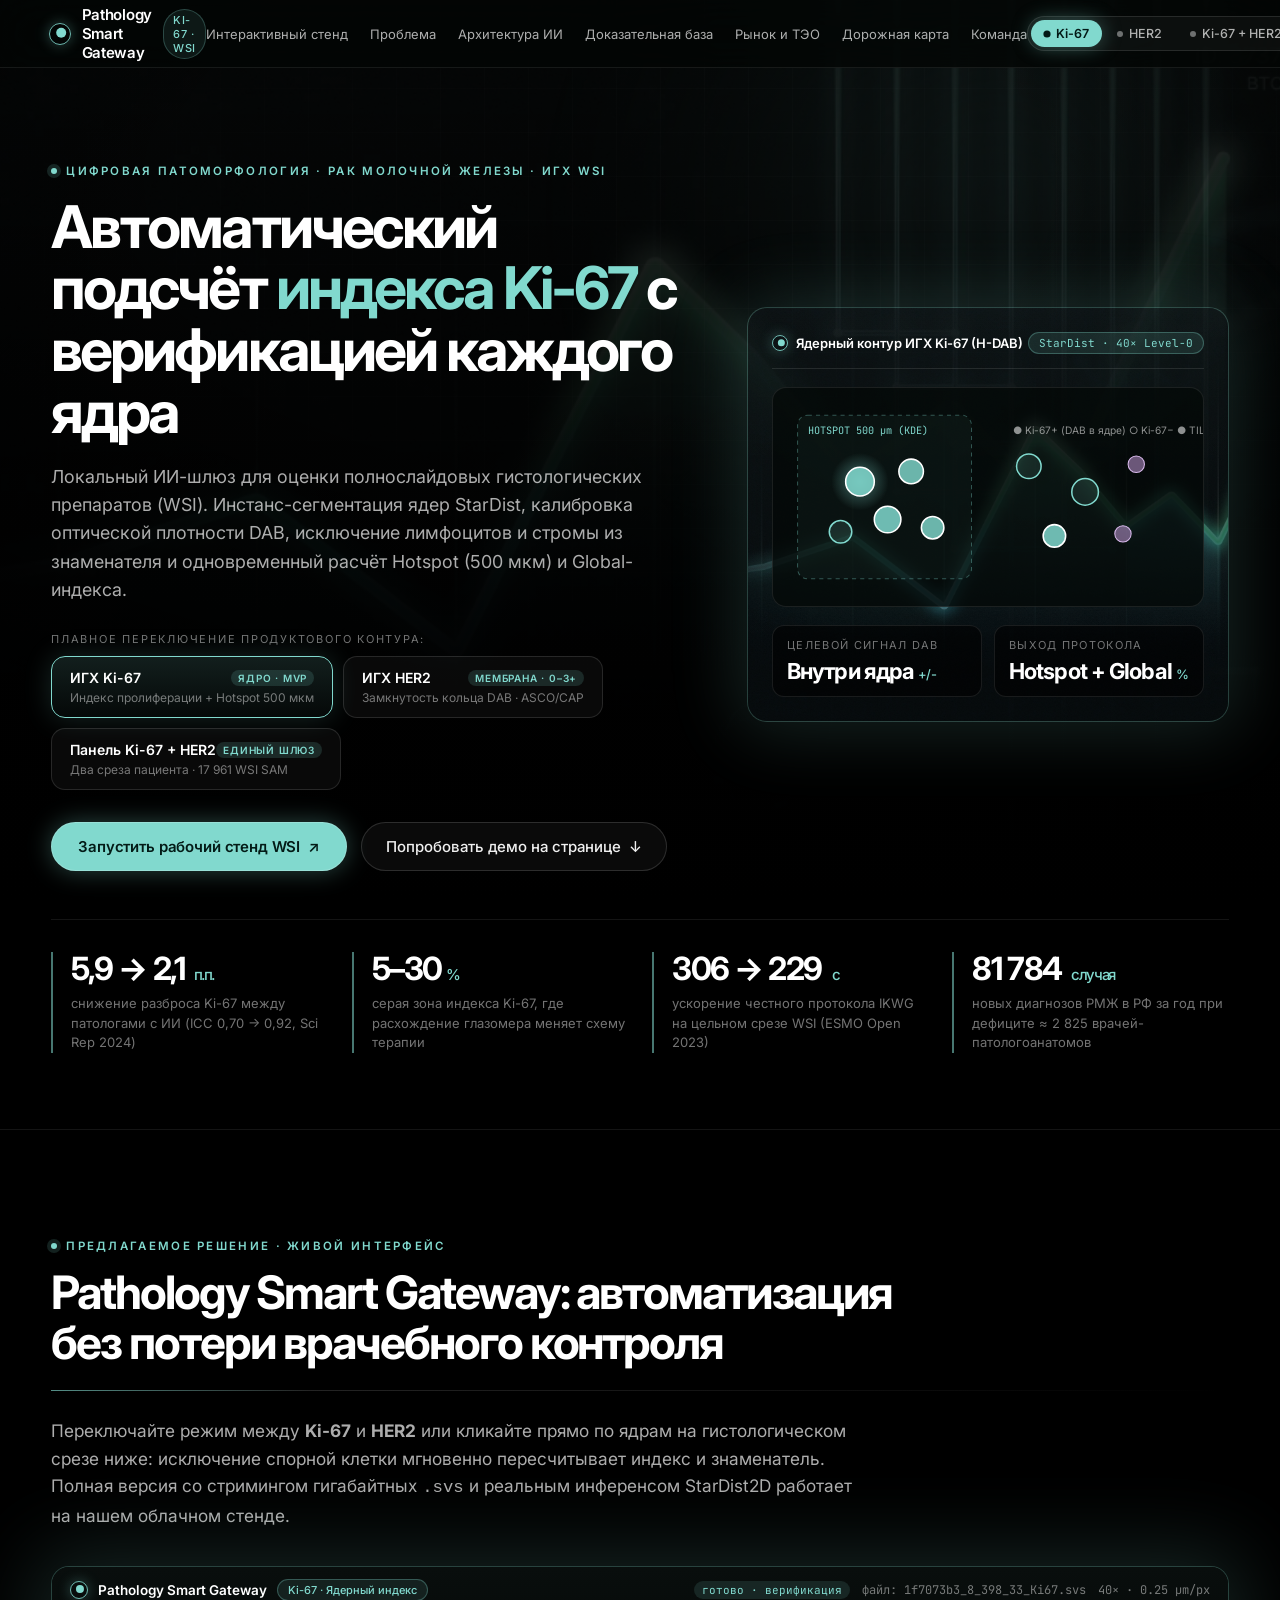
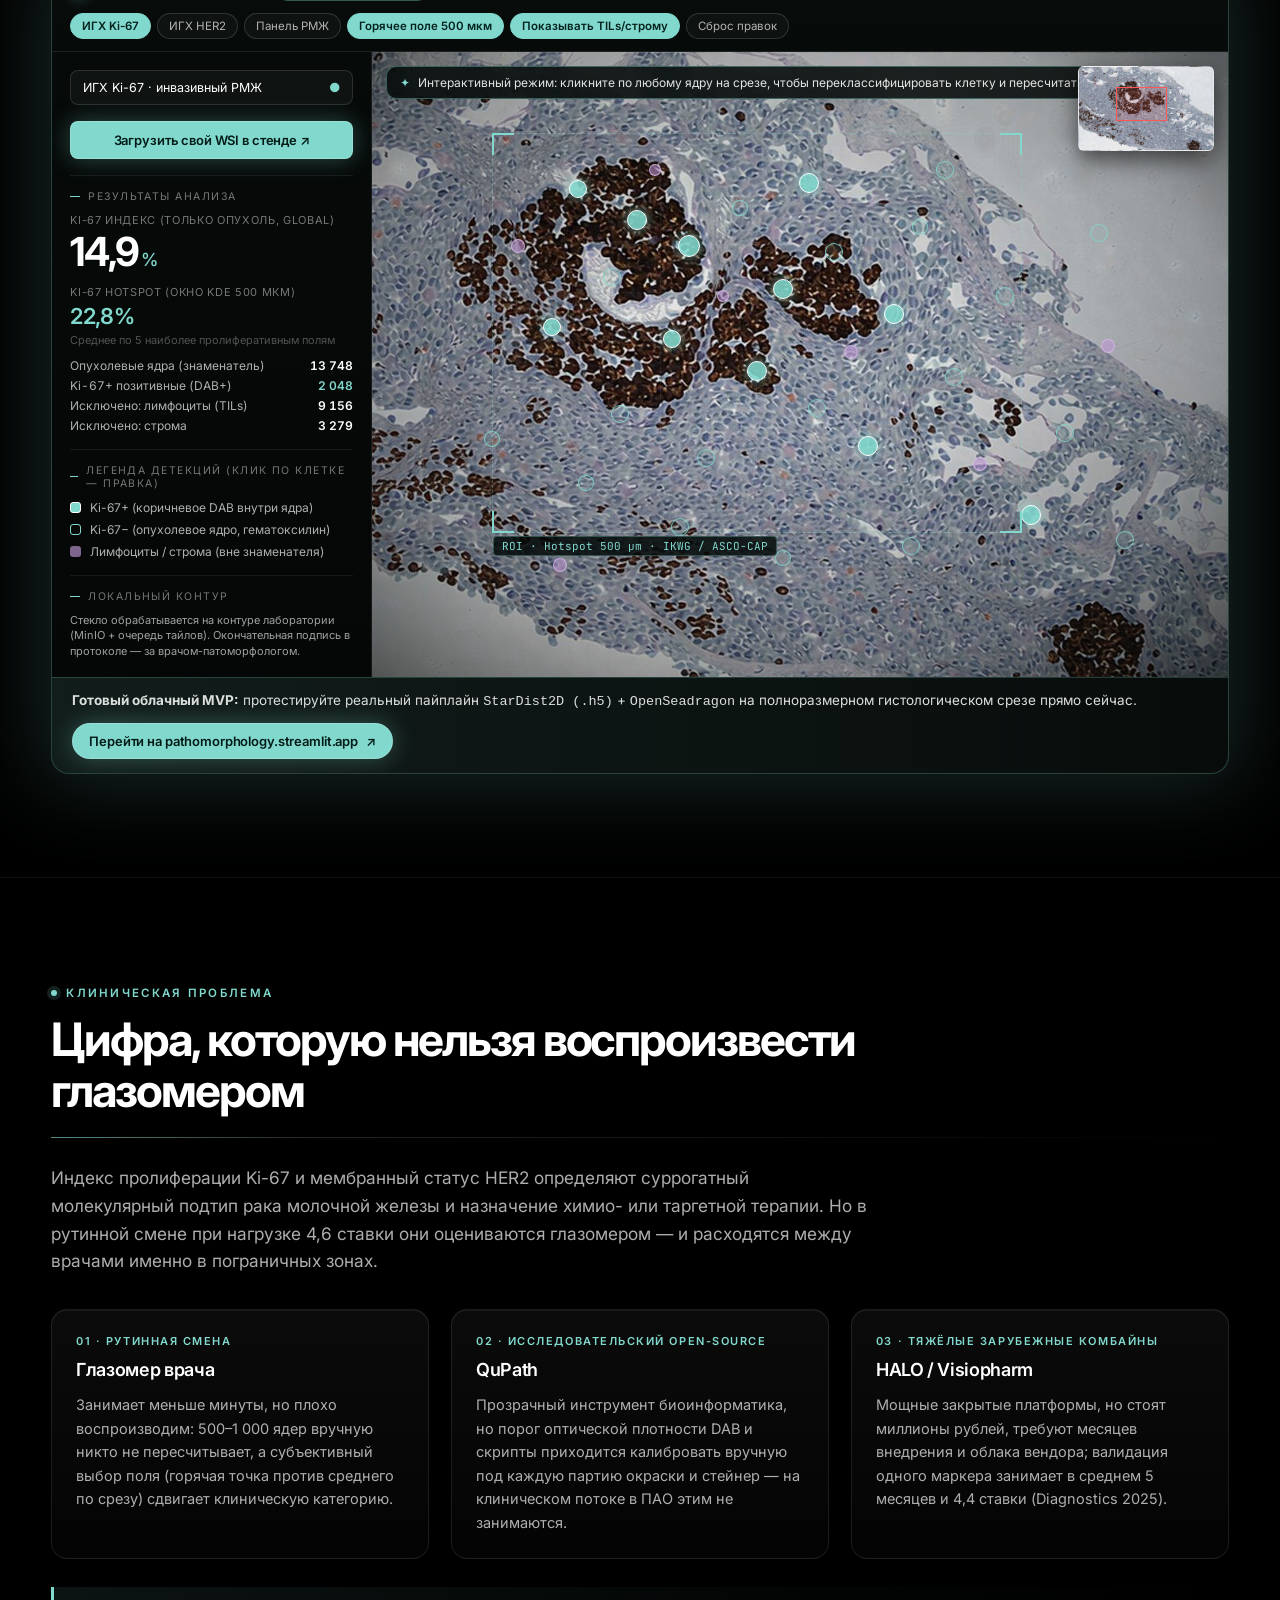
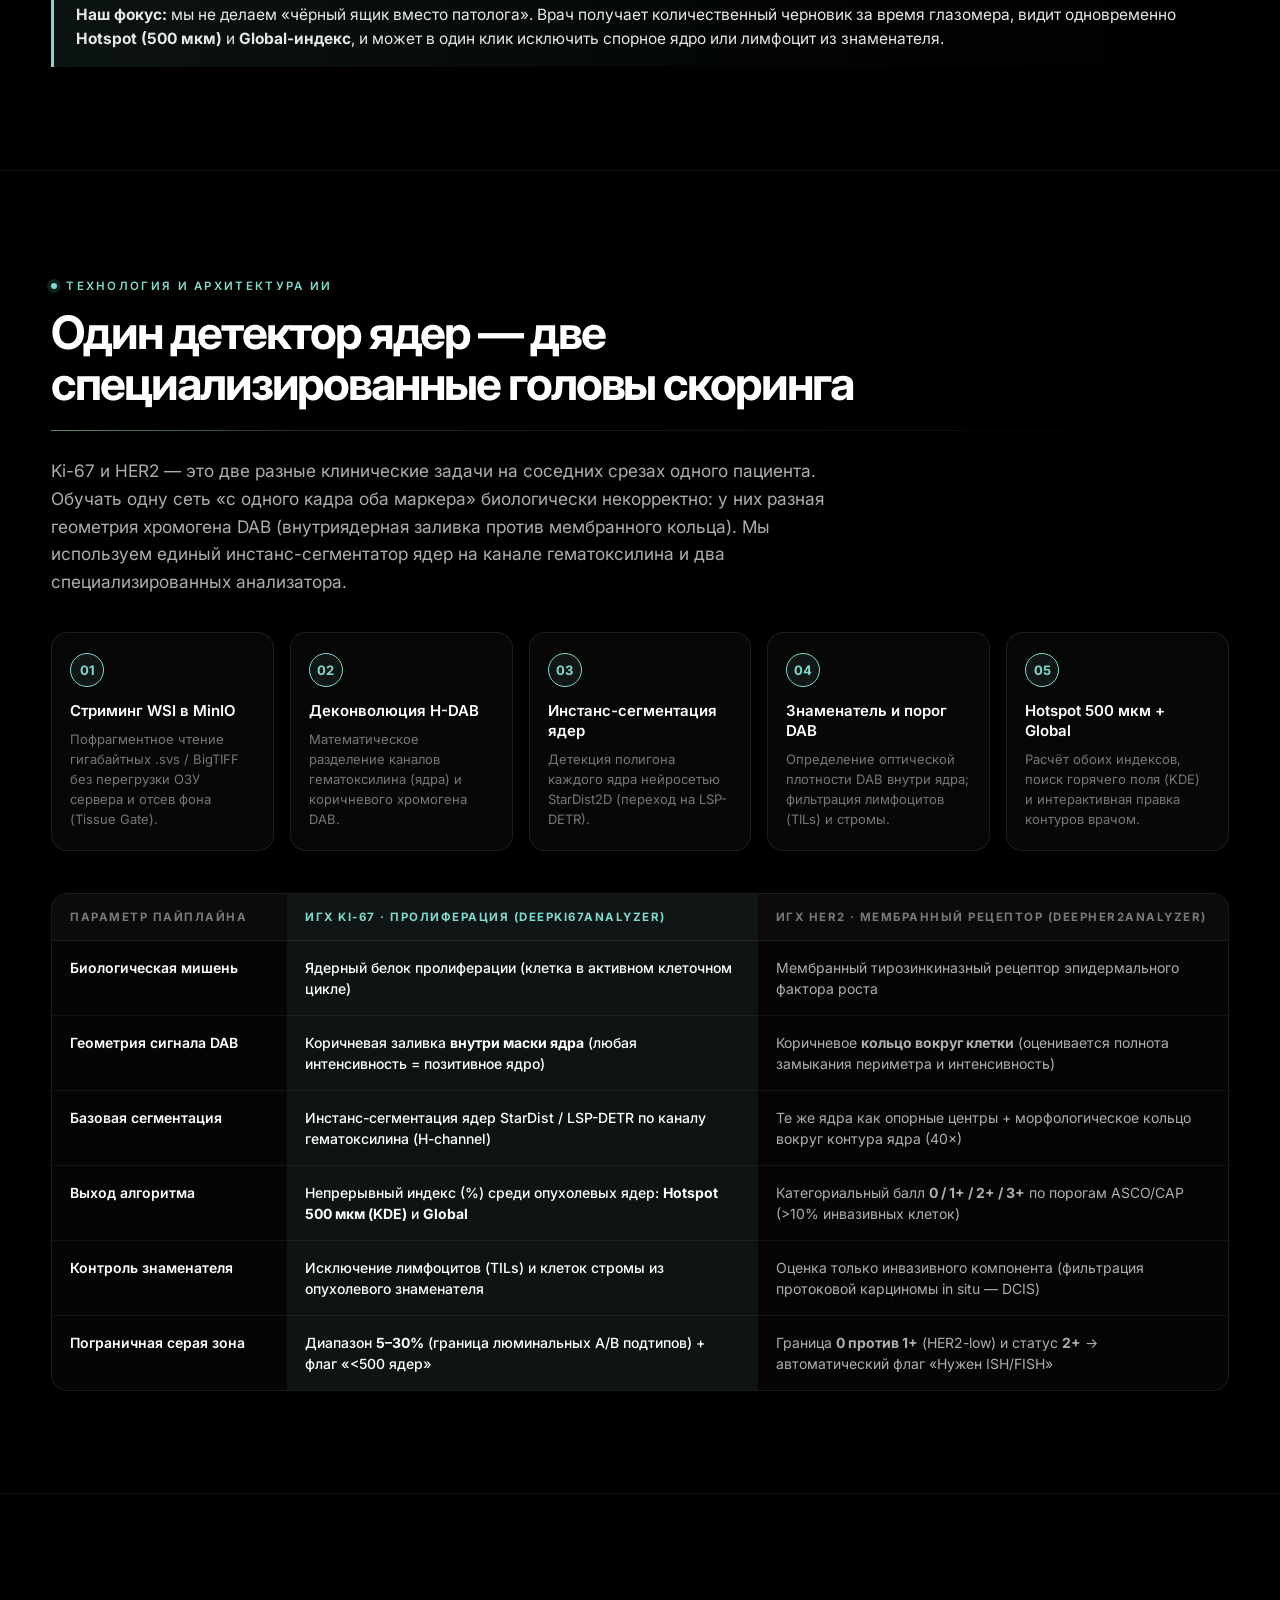
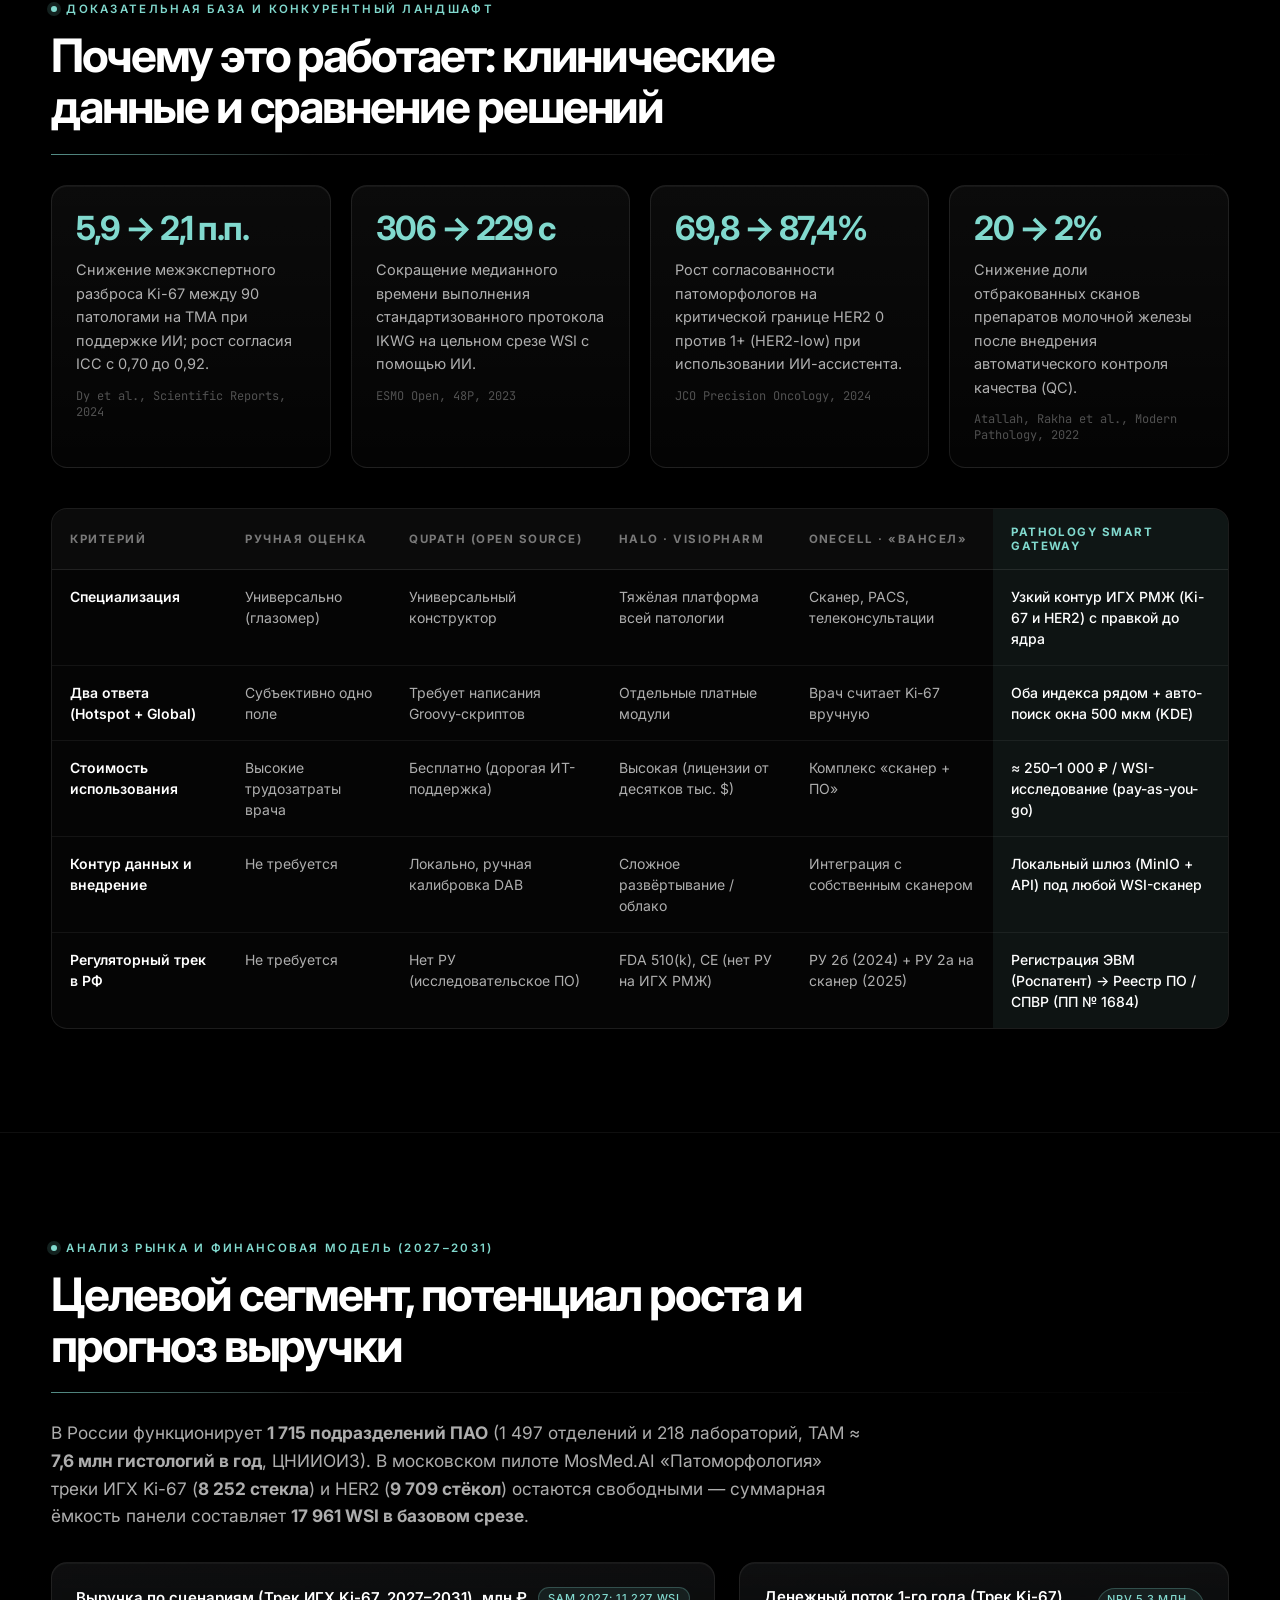
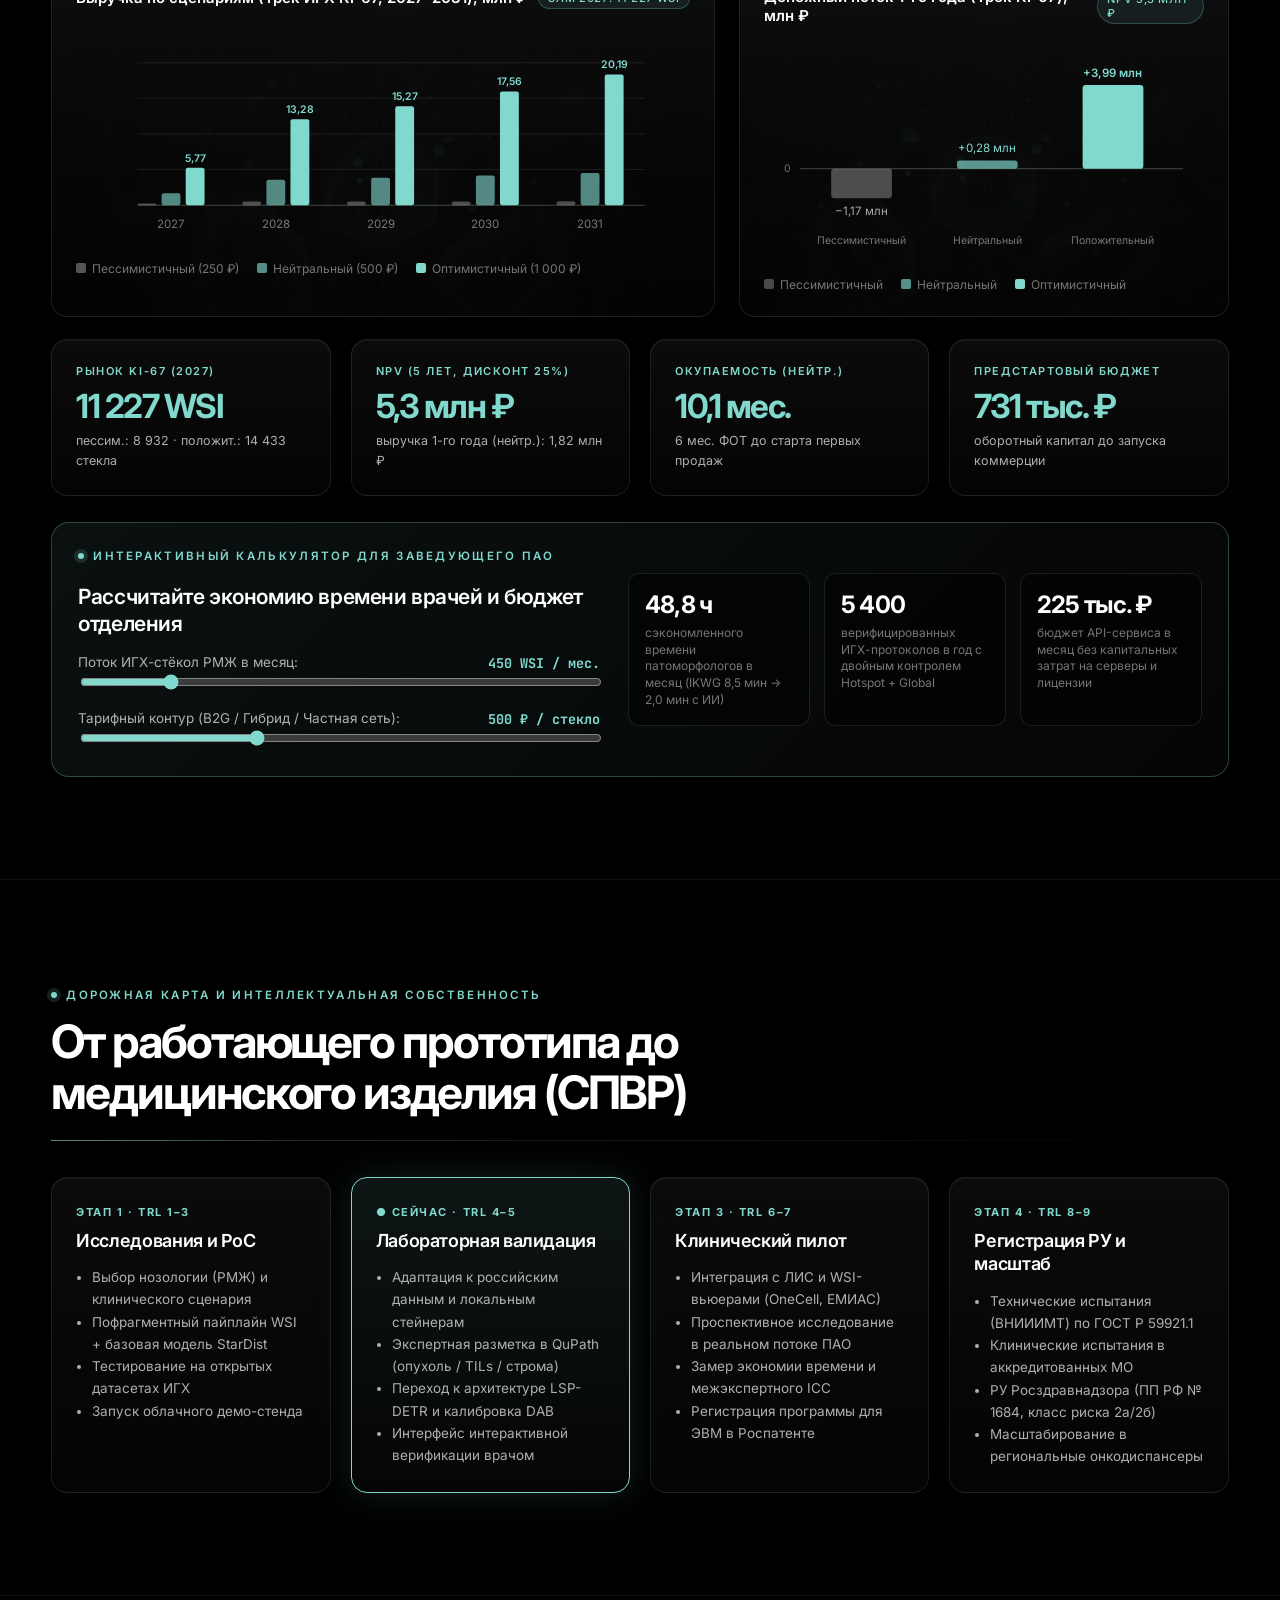
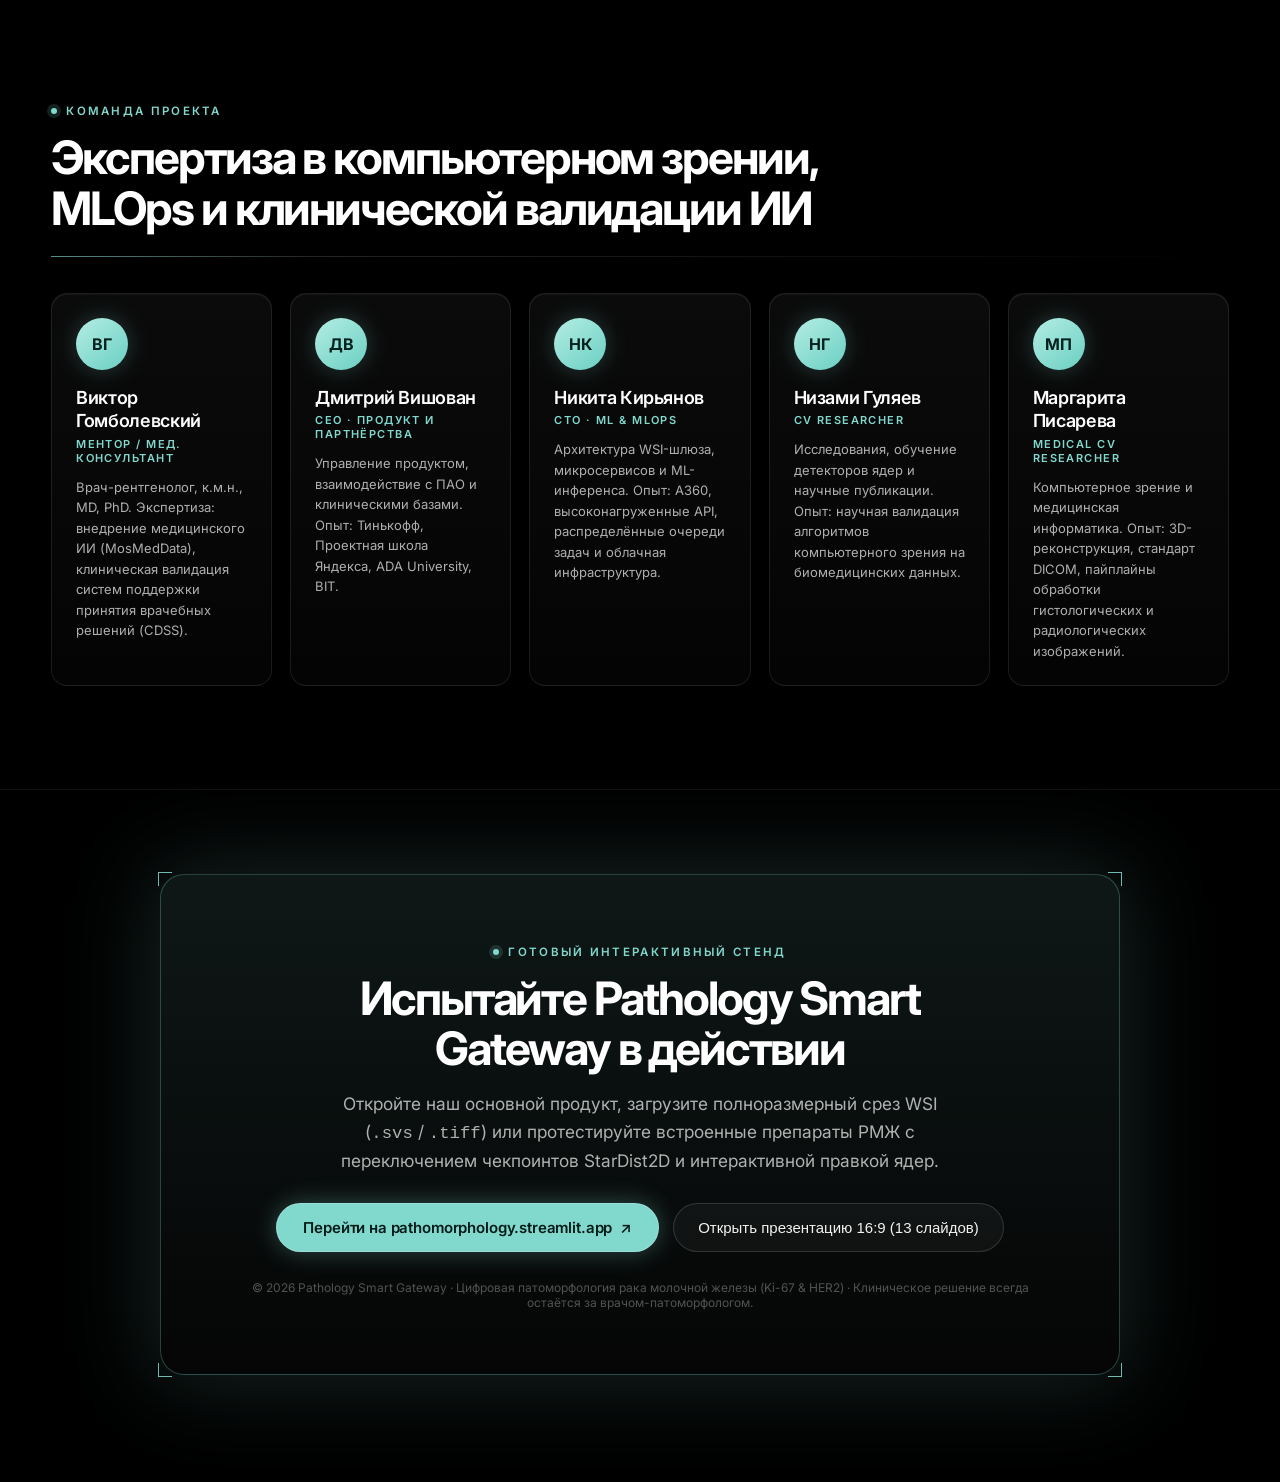
==== index.html @ c24d939d "feat: create Streamlit landing page with smooth Ki-67 and HER2 transitions" ====
<!DOCTYPE html>
<html lang="ru">
<head>
  <meta charset="UTF-8" />
  <meta name="viewport" content="width=device-width, initial-scale=1.0" />
  <title>Pathology Smart Gateway — Цифровая патоморфология РМЖ (Ki-67 &amp; HER2)</title>
  <link rel="preconnect" href="https://fonts.googleapis.com" />
  <link rel="preconnect" href="https://fonts.gstatic.com" crossorigin />
  <link rel="stylesheet" href="https://fonts.googleapis.com/css2?family=Inter:wght@400;500;600;700;800&family=JetBrains+Mono:wght@400;500;600&display=swap" />
  
  <style id="plates-inline">
    :root {
  --img-dna: url("[data-uri]");
  --img-cells: url("[data-uri]");
  --img-iso: url("[data-uri]");
  --img-neuron: url("[data-uri]");
  --img-glow: url("[data-uri]");
  --img-dataflow: url("[data-uri]");
  --img-vials: url("[data-uri]");
  --img-net: url("[data-uri]");
  --img-cell3d: url("[data-uri]");
  --img-tissue: url("[data-uri]");
  --img-hero-cells: url("[data-uri]");
  --img-chart-glow: url("[data-uri]");
}
  </style>
  <style>
    :root {
      --bg: #000000;
      --bg-elev: #050908;
      --bg-card: rgba(255, 255, 255, 0.032);
      --bg-card-hover: rgba(255, 255, 255, 0.055);
      --border: rgba(255, 255, 255, 0.09);
      --border-strong: rgba(129, 217, 206, 0.28);
      --text: rgba(255, 255, 255, 0.94);
      --text-sec: rgba(255, 255, 255, 0.68);
      --text-mute: rgba(255, 255, 255, 0.45);
      --text-dim: rgba(255, 255, 255, 0.30);

      /* Product theme tokens (smoothly morphed via JS/CSS) */
      --accent: #81D9CE;
      --accent-rgb: 129, 217, 206;
      --accent-2: #5BB8AC;
      --accent-her2: #E5B87B;
      --accent-her2-rgb: 229, 184, 123;
      --accent-ki67: #81D9CE;
      --accent-ki67-rgb: 129, 217, 206;
      --glow-spread: rgba(129, 217, 206, 0.16);
      --ease-out: cubic-bezier(0.22, 1, 0.36, 1);
      --ease-spring: cubic-bezier(0.18, 0.88, 0.28, 1.08);
    }

    body[data-product="her2"] {
      --accent: #E5B87B;
      --accent-rgb: 229, 184, 123;
      --accent-2: #81D9CE;
      --border-strong: rgba(229, 184, 123, 0.30);
      --glow-spread: rgba(229, 184, 123, 0.16);
    }

    body[data-product="panel"] {
      --accent: #81D9CE;
      --accent-rgb: 129, 217, 206;
      --accent-2: #E5B87B;
      --border-strong: rgba(129, 217, 206, 0.34);
      --glow-spread: rgba(129, 217, 206, 0.20);
    }

    * {
      box-sizing: border-box;
      scrollbar-width: thin;
      scrollbar-color: rgba(var(--accent-rgb), 0.25) transparent;
    }

    html, body {
      margin: 0;
      padding: 0;
      background: #000;
      color: var(--text);
      font-family: 'Inter', -apple-system, BlinkMacSystemFont, 'Segoe UI', sans-serif;
      -webkit-font-smoothing: antialiased;
      text-rendering: optimizeLegibility;
      scroll-behavior: smooth;
      overflow-x: hidden;
    }

    a {
      color: inherit;
      text-decoration: none;
    }

    /* ================= AMBIENT BACKGROUND & GRID ================= */
    .ambient-canvas {
      position: fixed;
      inset: 0;
      z-index: 0;
      pointer-events: none;
      overflow: hidden;
      background: #000;
    }
    .ambient-plate {
      position: absolute;
      inset: 0;
      background-repeat: no-repeat;
      background-position: center;
      background-size: cover;
      transition: opacity 0.9s var(--ease-out), transform 1.2s var(--ease-out), filter 0.9s var(--ease-out);
    }
    .ambient-plate--dna {
      background-image: var(--img-dna);
      opacity: 0.32;
      transform: scaleX(-1) scale(1.08);
    }
    body[data-product="her2"] .ambient-plate--dna {
      opacity: 0.20;
      filter: hue-rotate(-135deg) saturate(0.85);
      transform: scaleX(-1) scale(1.14) translate(-2%, 1%);
    }
    body[data-product="panel"] .ambient-plate--dna {
      opacity: 0.36;
      transform: scaleX(-1) scale(1.11);
    }
    .ambient-plate--cells {
      background-image: var(--img-hero-cells, var(--img-cells));
      opacity: 0.24;
      background-position: 80% 20%;
    }
    body[data-product="her2"] .ambient-plate--cells {
      opacity: 0.32;
      filter: sepia(0.35) hue-rotate(-25deg) saturate(1.2);
      transform: scale(1.05);
    }
    .ambient-grid {
      position: absolute;
      inset: 0;
      background-image:
        linear-gradient(rgba(255, 255, 255, 0.032) 1px, transparent 1px),
        linear-gradient(90deg, rgba(255, 255, 255, 0.032) 1px, transparent 1px);
      background-size: 44px 44px;
      mask-image: radial-gradient(85% 75% at 65% 35%, #000 0%, rgba(0,0,0,0.4) 55%, transparent 90%);
      -webkit-mask-image: radial-gradient(85% 75% at 65% 35%, #000 0%, rgba(0,0,0,0.4) 55%, transparent 90%);
    }
    .ambient-glow {
      position: absolute;
      width: 68vw;
      height: 68vw;
      max-width: 920px;
      max-height: 920px;
      top: -18vw;
      right: -12vw;
      border-radius: 50%;
      background: radial-gradient(circle, rgba(var(--accent-rgb), 0.14) 0%, rgba(var(--accent-rgb), 0.03) 45%, transparent 72%);
      transition: background 0.8s var(--ease-out), transform 1s var(--ease-out);
      filter: blur(40px);
    }
    .ambient-scrim {
      position: absolute;
      inset: 0;
      background:
        radial-gradient(120% 90% at 50% 20%, transparent 25%, rgba(0, 0, 0, 0.82) 85%, #000 100%),
        linear-gradient(180deg, rgba(0,0,0,0.35) 0%, rgba(0,0,0,0.75) 50%, #000 100%);
    }

    /* ================= STICKY TOP NAVBAR ================= */
    .navbar {
      position: fixed;
      top: 0;
      left: 0;
      right: 0;
      z-index: 100;
      height: 68px;
      display: flex;
      align-items: center;
      justify-content: space-between;
      padding: 0 clamp(16px, 3.8vw, 56px);
      background: rgba(3, 6, 5, 0.78);
      backdrop-filter: blur(20px) saturate(140%);
      -webkit-backdrop-filter: blur(20px) saturate(140%);
      border-bottom: 1px solid rgba(255, 255, 255, 0.08);
      transition: border-color 0.5s var(--ease-out);
    }
    .nav-brand {
      display: flex;
      align-items: center;
      gap: 11px;
      font-weight: 600;
      font-size: 15px;
      letter-spacing: -0.02em;
      color: #fff;
    }
    .brand-nucleus {
      width: 22px;
      height: 22px;
      border-radius: 50%;
      border: 1.5px solid rgba(var(--accent-rgb), 0.85);
      box-shadow: 0 0 14px rgba(var(--accent-rgb), 0.32);
      position: relative;
      flex: none;
      transition: border-color 0.5s var(--ease-out), box-shadow 0.5s var(--ease-out);
    }
    .brand-nucleus::after {
      content: '';
      position: absolute;
      inset: 25%;
      border-radius: 50%;
      background: var(--accent);
      transform: translate(12%, -12%);
      transition: background 0.5s var(--ease-out), transform 0.5s var(--ease-out);
    }
    body[data-product="her2"] .brand-nucleus::after {
      background: transparent;
      border: 1.5px solid var(--accent);
      inset: 16%;
      transform: none;
    }
    .brand-tag {
      font-size: 11px;
      font-weight: 500;
      letter-spacing: 0.06em;
      text-transform: uppercase;
      color: var(--accent);
      background: rgba(var(--accent-rgb), 0.09);
      border: 1px solid rgba(var(--accent-rgb), 0.26);
      padding: 3px 9px;
      border-radius: 999px;
      transition: all 0.5s var(--ease-out);
    }

    .nav-links {
      display: flex;
      align-items: center;
      gap: 22px;
      font-size: 13px;
      color: var(--text-sec);
    }
    .nav-links a {
      transition: color 0.25s ease;
      white-space: nowrap;
    }
    .nav-links a:hover {
      color: #fff;
    }

    .nav-right {
      display: flex;
      align-items: center;
      gap: 12px;
    }

    /* ================= PRODUCT SWITCHER PILL (SMOOTH MORPH) ================= */
    .prod-switcher {
      position: relative;
      display: inline-flex;
      align-items: center;
      background: rgba(255, 255, 255, 0.04);
      border: 1px solid rgba(255, 255, 255, 0.11);
      border-radius: 999px;
      padding: 3px;
      gap: 2px;
    }
    .prod-btn {
      position: relative;
      z-index: 2;
      appearance: none;
      border: 0;
      background: transparent;
      color: var(--text-sec);
      font-family: inherit;
      font-size: 12.5px;
      font-weight: 500;
      padding: 6px 13px;
      border-radius: 999px;
      cursor: pointer;
      transition: color 0.35s var(--ease-out), background 0.35s var(--ease-out), box-shadow 0.35s var(--ease-out);
      display: inline-flex;
      align-items: center;
      gap: 6px;
      white-space: nowrap;
    }
    .prod-btn .dot {
      width: 6px;
      height: 6px;
      border-radius: 50%;
      background: currentColor;
      opacity: 0.6;
      transition: transform 0.35s var(--ease-out), opacity 0.35s var(--ease-out);
    }
    .prod-btn.active {
      color: #031916;
      background: var(--accent);
      font-weight: 600;
      box-shadow: 0 0 20px rgba(var(--accent-rgb), 0.38);
    }
    body[data-product="panel"] .prod-btn.active[data-set-product="panel"] {
      background: linear-gradient(135deg, #81D9CE 0%, #E5B87B 100%);
      color: #041815;
    }
    .prod-btn.active .dot {
      opacity: 1;
      transform: scale(1.2);
    }

    /* View Mode Toggle (Landing vs 16:9 Pitch Deck) */
    .view-toggle {
      display: inline-flex;
      background: rgba(255, 255, 255, 0.04);
      border: 1px solid rgba(255, 255, 255, 0.11);
      border-radius: 999px;
      padding: 3px;
    }
    .view-btn {
      appearance: none;
      border: 0;
      background: transparent;
      color: var(--text-mute);
      font-family: inherit;
      font-size: 12px;
      font-weight: 500;
      padding: 5px 11px;
      border-radius: 999px;
      cursor: pointer;
      transition: all 0.3s var(--ease-out);
    }
    .view-btn.active {
      color: #fff;
      background: rgba(255, 255, 255, 0.12);
    }

    /* CTA Buttons */
    .btn-cta {
      display: inline-flex;
      align-items: center;
      gap: 8px;
      background: var(--accent);
      color: #031b17;
      font-weight: 600;
      font-size: 13px;
      letter-spacing: -0.01em;
      padding: 9px 16px;
      border-radius: 999px;
      border: 1px solid rgba(255, 255, 255, 0.18);
      box-shadow: 0 0 24px rgba(var(--accent-rgb), 0.32);
      transition: transform 0.28s var(--ease-out), box-shadow 0.28s var(--ease-out), background 0.5s var(--ease-out);
      white-space: nowrap;
      cursor: pointer;
    }
    .btn-cta:hover {
      transform: translateY(-1.5px);
      box-shadow: 0 6px 32px rgba(var(--accent-rgb), 0.52);
    }
    .btn-cta--lg {
      font-size: 15px;
      padding: 14px 26px;
    }
    .btn-ghost {
      display: inline-flex;
      align-items: center;
      gap: 8px;
      background: rgba(255, 255, 255, 0.04);
      color: var(--text);
      font-weight: 500;
      font-size: 15px;
      padding: 14px 24px;
      border-radius: 999px;
      border: 1px solid rgba(255, 255, 255, 0.14);
      transition: all 0.28s var(--ease-out);
      cursor: pointer;
    }
    .btn-ghost:hover {
      background: rgba(255, 255, 255, 0.08);
      border-color: rgba(var(--accent-rgb), 0.45);
      color: var(--accent);
    }

    /* ================= SMOOTH MORPH TRANSITION ANIMATION ================= */
    .morph-target {
      transition: opacity 0.42s var(--ease-out), transform 0.48s var(--ease-out), filter 0.42s var(--ease-out);
    }
    body.is-morphing .morph-target {
      opacity: 0.18;
      transform: translate3d(0, 7px, 0) scale(0.994);
      filter: blur(3px);
    }

    /* ================= LAYOUT CONTAINERS ================= */
    .landing-main {
      position: relative;
      z-index: 2;
      padding-top: 68px;
    }
    body[data-view="deck"] .landing-main {
      display: none;
    }
    .container {
      width: min(1280px, 92vw);
      margin: 0 auto;
    }
    section.sec {
      position: relative;
      padding: clamp(64px, 8vw, 112px) 0;
      border-bottom: 1px solid rgba(255, 255, 255, 0.06);
    }

    /* Section typography */
    .eyebrow {
      display: inline-flex;
      align-items: center;
      gap: 9px;
      font-size: 11.5px;
      font-weight: 600;
      text-transform: uppercase;
      letter-spacing: 0.2em;
      color: var(--accent);
      transition: color 0.5s var(--ease-out);
    }
    .eyebrow::before {
      content: '';
      width: 6px;
      height: 6px;
      border-radius: 50%;
      background: var(--accent);
      box-shadow: 0 0 0 4px rgba(var(--accent-rgb), 0.15);
      transition: background 0.5s var(--ease-out), box-shadow 0.5s var(--ease-out);
    }
    .sec-h1 {
      margin: 14px 0 0;
      font-size: clamp(28px, 3.6vw, 48px);
      font-weight: 700;
      letter-spacing: -0.045em;
      line-height: 1.1;
      color: #fff;
      max-width: 860px;
    }
    .sec-rule {
      height: 1px;
      margin: 22px 0 26px;
      border: 0;
      background: linear-gradient(90deg, rgba(var(--accent-rgb), 0.65) 0%, rgba(255,255,255,0.14) 22%, rgba(255,255,255,0.06) 65%, transparent 100%);
      transition: background 0.6s var(--ease-out);
    }
    .sec-lead {
      margin: 0;
      font-size: clamp(16px, 1.35vw, 19.5px);
      line-height: 1.6;
      color: var(--text-sec);
      max-width: 820px;
    }

    /* ROI Brackets */
    .roi-card {
      position: relative;
    }
    .roi-card > i.br {
      position: absolute;
      width: 14px;
      height: 14px;
      pointer-events: none;
      border: 0 solid rgba(var(--accent-rgb), 0.85);
      transition: border-color 0.5s var(--ease-out), width 0.35s var(--ease-out), height 0.35s var(--ease-out);
      z-index: 5;
    }
    .roi-card:hover > i.br {
      width: 18px;
      height: 18px;
    }
    .roi-card > i.br:nth-child(1) { top: -3px; left: -3px; border-top-width: 1.5px; border-left-width: 1.5px; }
    .roi-card > i.br:nth-child(2) { top: -3px; right: -3px; border-top-width: 1.5px; border-right-width: 1.5px; }
    .roi-card > i.br:nth-child(3) { bottom: -3px; left: -3px; border-bottom-width: 1.5px; border-left-width: 1.5px; }
    .roi-card > i.br:nth-child(4) { bottom: -3px; right: -3px; border-bottom-width: 1.5px; border-right-width: 1.5px; }

    /* ================= HERO SECTION ================= */
    .hero-sec {
      padding: clamp(54px, 7vw, 96px) 0 clamp(56px, 6vw, 84px);
      position: relative;
      border-bottom: 1px solid rgba(255, 255, 255, 0.08);
    }
    .hero-grid {
      display: grid;
      grid-template-columns: 1.15fr 0.85fr;
      gap: 44px;
      align-items: center;
    }
    .hero-title {
      margin: 18px 0 0;
      font-size: clamp(36px, 4.6vw, 64px);
      font-weight: 700;
      letter-spacing: -0.05em;
      line-height: 1.05;
      color: #fff;
    }
    .hero-title .hl-accent {
      color: var(--accent);
      transition: color 0.5s var(--ease-out);
    }
    .hero-sub {
      margin: 20px 0 0;
      font-size: clamp(16.5px, 1.4vw, 20px);
      line-height: 1.58;
      color: var(--text-sec);
      max-width: 620px;
    }
    .hero-switcher-wrap {
      margin-top: 28px;
      display: flex;
      flex-direction: column;
      gap: 10px;
    }
    .hero-switcher-lbl {
      font-size: 11px;
      text-transform: uppercase;
      letter-spacing: 0.16em;
      color: var(--text-mute);
    }
    .hero-tabs {
      display: inline-flex;
      flex-wrap: wrap;
      gap: 10px;
    }
    .hero-tab {
      appearance: none;
      border: 1px solid rgba(255, 255, 255, 0.12);
      background: rgba(255, 255, 255, 0.035);
      color: var(--text-sec);
      padding: 12px 18px;
      border-radius: 14px;
      font-family: inherit;
      cursor: pointer;
      text-align: left;
      transition: all 0.35s var(--ease-out);
      min-width: 175px;
    }
    .hero-tab:hover {
      background: rgba(255, 255, 255, 0.06);
      border-color: rgba(var(--accent-rgb), 0.35);
    }
    .hero-tab.active {
      background: linear-gradient(180deg, rgba(var(--accent-rgb), 0.14) 0%, rgba(var(--accent-rgb), 0.04) 100%);
      border-color: var(--accent);
      box-shadow: 0 0 28px rgba(var(--accent-rgb), 0.18);
    }
    .ht-top {
      display: flex;
      align-items: center;
      justify-content: space-between;
      font-size: 14px;
      font-weight: 600;
      color: #fff;
    }
    .ht-badge {
      font-size: 10px;
      font-weight: 600;
      text-transform: uppercase;
      letter-spacing: 0.08em;
      padding: 2px 7px;
      border-radius: 99px;
      background: rgba(var(--accent-rgb), 0.15);
      color: var(--accent);
    }
    .ht-sub {
      margin-top: 4px;
      font-size: 12px;
      color: var(--text-mute);
    }

    .hero-actions {
      margin-top: 32px;
      display: flex;
      flex-wrap: wrap;
      gap: 14px;
      align-items: center;
    }

    /* Hero Right Visual Holistic Card */
    .hero-visual {
      position: relative;
      background: linear-gradient(180deg, rgba(255,255,255,0.045) 0%, rgba(255,255,255,0.015) 100%);
      border: 1px solid var(--border-strong);
      border-radius: 20px;
      padding: 24px;
      box-shadow: 0 0 70px 10px var(--glow-spread);
      overflow: hidden;
      transition: border-color 0.5s var(--ease-out), box-shadow 0.5s var(--ease-out);
    }
    .hero-visual-bg {
      position: absolute;
      inset: 0;
      background-image: var(--img-hero-cells, var(--img-cells));
      background-size: cover;
      background-position: center;
      opacity: 0.42;
      transition: transform 0.9s var(--ease-out), filter 0.8s var(--ease-out);
    }
    body[data-product="her2"] .hero-visual-bg {
      transform: scale(1.08);
      filter: sepia(0.32) hue-rotate(-20deg) contrast(1.06);
    }
    .hero-visual-inner {
      position: relative;
      z-index: 2;
      display: flex;
      flex-direction: column;
      gap: 18px;
    }
    .hv-header {
      display: flex;
      align-items: center;
      justify-content: space-between;
      border-bottom: 1px solid rgba(255, 255, 255, 0.1);
      padding-bottom: 14px;
    }
    .hv-title {
      font-size: 13px;
      font-weight: 600;
      color: #fff;
      display: flex;
      align-items: center;
      gap: 8px;
    }
    .hv-live {
      font-size: 11px;
      color: var(--accent);
      background: rgba(var(--accent-rgb), 0.12);
      border: 1px solid rgba(var(--accent-rgb), 0.3);
      padding: 3px 10px;
      border-radius: 99px;
      font-family: 'JetBrains Mono', monospace;
    }
    .hv-diagram {
      height: 220px;
      border-radius: 14px;
      background: rgba(4, 9, 8, 0.78);
      border: 1px solid rgba(255, 255, 255, 0.09);
      position: relative;
      overflow: hidden;
      display: flex;
      align-items: center;
      justify-content: center;
    }
    .hv-stats {
      display: grid;
      grid-template-columns: 1fr 1fr;
      gap: 12px;
    }
    .hv-stat-box {
      background: rgba(0, 0, 0, 0.55);
      border: 1px solid rgba(255, 255, 255, 0.09);
      border-radius: 12px;
      padding: 12px 14px;
    }
    .hv-stat-k {
      font-size: 11px;
      text-transform: uppercase;
      letter-spacing: 0.12em;
      color: var(--text-mute);
    }
    .hv-stat-v {
      margin-top: 6px;
      font-size: 22px;
      font-weight: 700;
      letter-spacing: -0.04em;
      color: #fff;
    }
    .hv-stat-v span {
      font-size: 13px;
      font-weight: 500;
      color: var(--accent);
      margin-left: 4px;
    }

    /* Hero Bottom 4 Metrics Strip */
    .hero-metrics {
      margin-top: 48px;
      padding-top: 32px;
      border-top: 1px solid rgba(255, 255, 255, 0.08);
      display: grid;
      grid-template-columns: repeat(4, 1fr);
      gap: 24px;
    }
    .h-metric {
      padding-left: 18px;
      border-left: 2px solid rgba(var(--accent-rgb), 0.55);
      transition: border-color 0.5s var(--ease-out);
    }
    .h-metric-v {
      font-size: clamp(26px, 2.5vw, 36px);
      font-weight: 700;
      letter-spacing: -0.045em;
      color: #fff;
      line-height: 1.05;
    }
    .h-metric-v small {
      font-size: 15px;
      font-weight: 500;
      color: var(--accent);
      margin-left: 4px;
    }
    .h-metric-l {
      margin-top: 8px;
      font-size: 13px;
      line-height: 1.5;
      color: var(--text-mute);
    }

    /* ================= INTERACTIVE WSI GATEWAY SIMULATOR ================= */
    .gateway-wrap {
      margin-top: 36px;
      background: #050807;
      border: 1px solid var(--border-strong);
      border-radius: 18px;
      box-shadow: 0 0 80px 16px var(--glow-spread);
      overflow: hidden;
      transition: border-color 0.5s var(--ease-out), box-shadow 0.5s var(--ease-out);
    }
    .gw-topbar {
      display: flex;
      align-items: center;
      justify-content: space-between;
      flex-wrap: wrap;
      gap: 12px;
      padding: 12px 18px;
      background: linear-gradient(180deg, #090e0d 0%, #060a09 100%);
      border-bottom: 1px solid rgba(255, 255, 255, 0.08);
    }
    .gw-brand {
      display: flex;
      align-items: center;
      gap: 10px;
    }
    .gw-title {
      font-size: 13.5px;
      font-weight: 600;
      color: #fff;
    }
    .gw-badge {
      font-size: 11px;
      color: var(--accent);
      background: rgba(var(--accent-rgb), 0.1);
      border: 1px solid rgba(var(--accent-rgb), 0.3);
      border-radius: 99px;
      padding: 3px 10px;
      font-weight: 500;
    }
    .gw-file-meta {
      display: flex;
      align-items: center;
      gap: 12px;
      font-size: 12px;
      color: var(--text-mute);
      font-family: 'JetBrains Mono', monospace;
    }
    .gw-status-pill {
      color: #81D9CE;
      background: rgba(129, 217, 206, 0.12);
      padding: 2px 8px;
      border-radius: 99px;
      font-size: 11px;
    }
    .gw-toolbar {
      display: flex;
      align-items: center;
      gap: 6px;
      flex-wrap: wrap;
    }
    .gw-tool {
      appearance: none;
      border: 1px solid rgba(255, 255, 255, 0.14);
      background: rgba(255, 255, 255, 0.03);
      color: var(--text-sec);
      font-family: inherit;
      font-size: 11.5px;
      padding: 5px 11px;
      border-radius: 99px;
      cursor: pointer;
      transition: all 0.25s ease;
    }
    .gw-tool:hover {
      border-color: rgba(var(--accent-rgb), 0.45);
      color: #fff;
    }
    .gw-tool.active {
      background: var(--accent);
      border-color: var(--accent);
      color: #04211d;
      font-weight: 600;
    }

    .gw-body {
      display: grid;
      grid-template-columns: 320px 1fr;
      min-height: 540px;
    }
    .gw-sidebar {
      padding: 18px;
      background: linear-gradient(180deg, #060a09 0%, #040706 100%);
      border-right: 1px solid rgba(255, 255, 255, 0.08);
      display: flex;
      flex-direction: column;
      gap: 16px;
    }
    .gw-select-box {
      display: flex;
      align-items: center;
      justify-content: space-between;
      padding: 9px 12px;
      border-radius: 8px;
      background: rgba(255, 255, 255, 0.04);
      border: 1px solid rgba(255, 255, 255, 0.12);
      font-size: 12.5px;
      color: #fff;
    }
    .gw-block {
      border-top: 1px solid rgba(255, 255, 255, 0.07);
      padding-top: 14px;
    }
    .gw-block-t {
      display: flex;
      align-items: center;
      gap: 8px;
      font-size: 10.5px;
      text-transform: uppercase;
      letter-spacing: 0.14em;
      color: var(--text-mute);
      margin-bottom: 10px;
    }
    .gw-block-t::before {
      content: '';
      width: 10px;
      height: 1px;
      background: var(--accent);
    }
    .gw-metric-lbl {
      font-size: 11px;
      text-transform: uppercase;
      letter-spacing: 0.06em;
      color: var(--text-mute);
    }
    .gw-val-big {
      font-size: 40px;
      font-weight: 700;
      letter-spacing: -0.045em;
      color: #fff;
      line-height: 1.05;
      margin-top: 4px;
    }
    .gw-val-big span {
      font-size: 18px;
      font-weight: 500;
      color: var(--accent);
      margin-left: 3px;
    }
    .gw-val-mid {
      font-size: 22px;
      font-weight: 600;
      letter-spacing: -0.03em;
      color: var(--accent);
      margin-top: 4px;
    }
    .gw-footnote {
      font-size: 11px;
      color: var(--text-dim);
      margin-top: 4px;
      line-height: 1.4;
    }
    .gw-kv-list {
      margin-top: 10px;
      display: flex;
      flex-direction: column;
      gap: 5px;
      font-size: 12px;
      color: var(--text-sec);
    }
    .gw-kv-row {
      display: flex;
      justify-content: space-between;
      font-variant-numeric: tabular-nums;
    }
    .gw-kv-row b {
      color: #fff;
      font-weight: 600;
    }
    .gw-legend {
      display: flex;
      flex-direction: column;
      gap: 7px;
      font-size: 12px;
      color: var(--text-sec);
    }
    .gw-leg-item {
      display: flex;
      align-items: center;
      gap: 9px;
    }
    .gw-swatch {
      width: 11px;
      height: 11px;
      border-radius: 3px;
      flex: none;
    }

    /* Right WSI Canvas */
    .gw-canvas {
      position: relative;
      background: #080b0a;
      overflow: hidden;
      min-height: 520px;
      user-select: none;
    }
    .gw-wsi-img {
      position: absolute;
      inset: 0;
      background-image: var(--img-tissue);
      background-size: cover;
      background-position: 54% 48%;
      filter: brightness(0.92) saturate(1.04);
      transition: transform 0.8s var(--ease-out), filter 0.8s var(--ease-out);
    }
    body[data-product="her2"] .gw-wsi-img {
      transform: scale(1.07);
      filter: brightness(0.88) contrast(1.08) hue-rotate(-8deg);
    }
    .gw-wsi-grid {
      position: absolute;
      inset: 0;
      background-image:
        linear-gradient(rgba(255, 255, 255, 0.05) 1px, transparent 1px),
        linear-gradient(90deg, rgba(255, 255, 255, 0.05) 1px, transparent 1px);
      background-size: 48px 48px;
      pointer-events: none;
    }
    .gw-wsi-vig {
      position: absolute;
      inset: 0;
      background: radial-gradient(78% 82% at 48% 46%, rgba(5,8,7,0) 22%, rgba(5,8,7,0.28) 65%, rgba(5,8,7,0.78) 100%);
      pointer-events: none;
    }
    .gw-cells-layer {
      position: absolute;
      inset: 0;
    }
    .gw-cell {
      position: absolute;
      border-radius: 50%;
      transform: translate(-50%, -50%);
      cursor: pointer;
      transition: transform 0.25s var(--ease-spring), border-color 0.35s ease, background 0.35s ease, box-shadow 0.35s ease, opacity 0.35s ease;
    }
    .gw-cell:hover {
      transform: translate(-50%, -50%) scale(1.85) !important;
      z-index: 15;
    }
    /* Ki-67 nuclear styles */
    .gw-cell.ki-pos {
      background: rgba(129, 217, 206, 0.88);
      border: 1.5px solid #fff;
      box-shadow: 0 0 10px rgba(129, 217, 206, 0.75);
    }
    .gw-cell.ki-neg {
      background: rgba(129, 217, 206, 0.08);
      border: 1.5px solid rgba(129, 217, 206, 0.82);
    }
    .gw-cell.ki-til {
      background: rgba(192, 152, 214, 0.55);
      border: 1px solid rgba(215, 185, 235, 0.8);
    }
    /* HER2 membrane ring styles */
    .gw-cell.her2-3 {
      background: rgba(229, 184, 123, 0.22);
      border: 2.5px solid #E5B87B;
      box-shadow: 0 0 12px rgba(229, 184, 123, 0.85);
    }
    .gw-cell.her2-2 {
      background: rgba(229, 184, 123, 0.10);
      border: 2px dashed #E5B87B;
      box-shadow: 0 0 8px rgba(229, 184, 123, 0.45);
    }
    .gw-cell.her2-1 {
      background: transparent;
      border: 1.2px dotted rgba(129, 217, 206, 0.75);
    }
    .gw-cell.her2-0 {
      background: rgba(141, 158, 201, 0.18);
      border: 1px solid rgba(141, 158, 201, 0.55);
    }

    .gw-roi-box {
      position: absolute;
      left: 14%;
      top: 13%;
      width: 62%;
      height: 64%;
      border: 1px dashed rgba(var(--accent-rgb), 0.35);
      pointer-events: none;
      transition: all 0.5s var(--ease-out);
    }
    .gw-roi-box i {
      position: absolute;
      width: 22px;
      height: 22px;
      border: 0 solid var(--accent);
    }
    .gw-roi-box i:nth-child(1) { top: -1px; left: -1px; border-top-width: 2px; border-left-width: 2px; }
    .gw-roi-box i:nth-child(2) { top: -1px; right: -1px; border-top-width: 2px; border-right-width: 2px; }
    .gw-roi-box i:nth-child(3) { bottom: -1px; left: -1px; border-bottom-width: 2px; border-left-width: 2px; }
    .gw-roi-box i:nth-child(4) { bottom: -1px; right: -1px; border-bottom-width: 2px; border-right-width: 2px; }
    .gw-roi-lbl {
      position: absolute;
      left: 0;
      bottom: -24px;
      font-size: 11px;
      font-family: 'JetBrains Mono', monospace;
      color: var(--accent);
      background: rgba(4, 10, 9, 0.85);
      padding: 2px 8px;
      border-radius: 4px;
      border: 1px solid rgba(var(--accent-rgb), 0.3);
    }

    .gw-toast {
      position: absolute;
      top: 14px;
      left: 14px;
      background: rgba(4, 10, 9, 0.86);
      backdrop-filter: blur(10px);
      border: 1px solid rgba(var(--accent-rgb), 0.38);
      border-radius: 10px;
      padding: 8px 13px;
      font-size: 12px;
      color: rgba(255, 255, 255, 0.88);
      display: flex;
      align-items: center;
      gap: 8px;
      z-index: 20;
    }
    .gw-minimap {
      position: absolute;
      top: 14px;
      right: 14px;
      width: 136px;
      aspect-ratio: 16/10;
      border: 1px solid rgba(255, 255, 255, 0.3);
      border-radius: 6px;
      overflow: hidden;
      background-image: var(--img-tissue);
      background-size: cover;
      box-shadow: 0 8px 24px rgba(0, 0, 0, 0.6);
      z-index: 20;
    }
    .gw-minimap-box {
      position: absolute;
      left: 28%;
      top: 24%;
      width: 38%;
      height: 42%;
      border: 1.5px solid #ff5757;
      background: rgba(255, 87, 87, 0.12);
    }
    .gw-bottom-cta {
      display: flex;
      align-items: center;
      justify-content: space-between;
      flex-wrap: wrap;
      gap: 14px;
      padding: 14px 20px;
      background: linear-gradient(90deg, rgba(var(--accent-rgb), 0.10) 0%, rgba(var(--accent-rgb), 0.02) 100%);
      border-top: 1px solid rgba(var(--accent-rgb), 0.22);
    }
    .gw-bottom-text {
      font-size: 13.5px;
      color: rgba(255, 255, 255, 0.86);
    }

    /* ================= CARDS & GRIDS ================= */
    .grid-2 { display: grid; grid-template-columns: repeat(2, 1fr); gap: 22px; }
    .grid-3 { display: grid; grid-template-columns: repeat(3, 1fr); gap: 22px; }
    .grid-4 { display: grid; grid-template-columns: repeat(4, 1fr); gap: 20px; }

    .card {
      background: linear-gradient(180deg, rgba(255, 255, 255, 0.045) 0%, rgba(255, 255, 255, 0.016) 100%);
      border: 1px solid var(--border);
      border-radius: 16px;
      padding: 24px;
      box-shadow: inset 0 1px 0 rgba(255, 255, 255, 0.05);
      transition: transform 0.35s var(--ease-out), border-color 0.35s var(--ease-out), background 0.35s var(--ease-out);
    }
    .card:hover {
      transform: translateY(-3px);
      border-color: rgba(var(--accent-rgb), 0.32);
      background: linear-gradient(180deg, rgba(255, 255, 255, 0.06) 0%, rgba(255, 255, 255, 0.022) 100%);
    }
    .card-kicker {
      font-size: 11px;
      font-weight: 600;
      text-transform: uppercase;
      letter-spacing: 0.14em;
      color: var(--accent);
      margin-bottom: 10px;
    }
    .card-t {
      font-size: 18px;
      font-weight: 600;
      color: #fff;
      letter-spacing: -0.02em;
      line-height: 1.3;
      margin: 0;
    }
    .card-b {
      margin: 12px 0 0;
      font-size: 14.5px;
      line-height: 1.62;
      color: var(--text-sec);
    }

    .accent-banner {
      margin-top: 28px;
      border-left: 3px solid var(--accent);
      background: linear-gradient(90deg, rgba(var(--accent-rgb), 0.09) 0%, rgba(var(--accent-rgb), 0.02) 65%, transparent 100%);
      padding: 16px 22px;
      border-radius: 0 14px 14px 0;
      font-size: 15.5px;
      line-height: 1.55;
      color: rgba(255, 255, 255, 0.9);
      transition: border-color 0.5s var(--ease-out), background 0.5s var(--ease-out);
    }

    /* ================= PIPELINE STEPS ================= */
    .pipe-steps {
      margin-top: 36px;
      display: grid;
      grid-template-columns: repeat(5, 1fr);
      gap: 16px;
      position: relative;
    }
    .pipe-step {
      background: rgba(255, 255, 255, 0.028);
      border: 1px solid var(--border);
      border-radius: 16px;
      padding: 20px 18px;
      position: relative;
      transition: all 0.35s var(--ease-out);
    }
    .pipe-step:hover {
      border-color: var(--accent);
      box-shadow: 0 0 28px rgba(var(--accent-rgb), 0.14);
    }
    .pipe-num {
      width: 34px;
      height: 34px;
      border-radius: 50%;
      border: 1.5px solid var(--accent);
      color: var(--accent);
      font-weight: 700;
      font-size: 13px;
      display: grid;
      place-items: center;
      margin-bottom: 14px;
      background: rgba(var(--accent-rgb), 0.08);
    }
    .pipe-t {
      font-size: 15px;
      font-weight: 600;
      color: #fff;
      line-height: 1.35;
    }
    .pipe-d {
      margin-top: 8px;
      font-size: 13px;
      line-height: 1.55;
      color: var(--text-mute);
    }

    /* ================= COMPARISON TABLES ================= */
    .table-wrap {
      margin-top: 30px;
      overflow-x: auto;
      border: 1px solid var(--border);
      border-radius: 16px;
      background: rgba(255, 255, 255, 0.018);
    }
    table.modern-tbl {
      width: 100%;
      border-collapse: collapse;
      text-align: left;
      font-size: 14px;
    }
    table.modern-tbl th {
      font-size: 11.5px;
      text-transform: uppercase;
      letter-spacing: 0.13em;
      color: var(--text-mute);
      padding: 16px 18px;
      border-bottom: 1px solid var(--border);
      background: rgba(255, 255, 255, 0.025);
    }
    table.modern-tbl th.hl-col {
      color: var(--accent);
      background: rgba(var(--accent-rgb), 0.08);
    }
    table.modern-tbl td {
      padding: 16px 18px;
      border-bottom: 1px solid rgba(255, 255, 255, 0.06);
      color: var(--text-sec);
      line-height: 1.5;
      vertical-align: top;
    }
    table.modern-tbl tr:last-child td {
      border-bottom: 0;
    }
    table.modern-tbl td:first-child {
      color: #fff;
      font-weight: 600;
    }
    table.modern-tbl td.hl-col {
      background: rgba(var(--accent-rgb), 0.065);
      color: #fff;
      font-weight: 500;
    }

    /* ================= EVIDENCE METRIC CARDS ================= */
    .ev-val {
      font-size: clamp(26px, 2.6vw, 38px);
      font-weight: 700;
      letter-spacing: -0.045em;
      color: var(--accent);
      line-height: 1.1;
      transition: color 0.5s var(--ease-out);
    }
    .ev-src {
      margin-top: 12px;
      font-size: 12px;
      color: var(--text-dim);
      font-family: 'JetBrains Mono', monospace;
    }

    /* ================= FINANCIAL CHARTS & CALCULATOR ================= */
    .fin-grid {
      margin-top: 32px;
      display: grid;
      grid-template-columns: 1.15fr 0.85fr;
      gap: 24px;
    }
    .chart-box {
      position: relative;
      overflow: hidden;
    }
    .chart-box-bg {
      position: absolute;
      inset: 0;
      background-image: var(--img-chart-glow, var(--img-glow));
      background-size: cover;
      background-position: center;
      opacity: 0.14;
      pointer-events: none;
    }
    .chart-head {
      display: flex;
      align-items: center;
      justify-content: space-between;
      margin-bottom: 16px;
      position: relative;
      z-index: 2;
    }
    .chart-title {
      font-size: 15px;
      font-weight: 600;
      color: #fff;
    }
    .chart-svg-wrap {
      position: relative;
      z-index: 2;
      width: 100%;
    }
    .chart-legend {
      margin-top: 12px;
      display: flex;
      gap: 18px;
      font-size: 12px;
      color: var(--text-mute);
      position: relative;
      z-index: 2;
    }
    .chart-legend span {
      display: inline-flex;
      align-items: center;
      gap: 6px;
    }
    .chart-sw {
      width: 10px;
      height: 10px;
      border-radius: 2px;
      display: inline-block;
    }

    /* Interactive ROI Calculator for Pathology Lab */
    .calc-card {
      margin-top: 26px;
      background: linear-gradient(135deg, rgba(var(--accent-rgb), 0.08) 0%, rgba(255,255,255,0.02) 100%);
      border: 1px solid var(--border-strong);
      border-radius: 18px;
      padding: 26px;
    }
    .calc-grid {
      display: grid;
      grid-template-columns: 1fr 1.1fr;
      gap: 28px;
      align-items: center;
    }
    .calc-slider-group {
      display: flex;
      flex-direction: column;
      gap: 16px;
    }
    .calc-row-lbl {
      display: flex;
      justify-content: space-between;
      font-size: 13.5px;
      color: var(--text-sec);
    }
    .calc-row-lbl b {
      color: var(--accent);
      font-family: 'JetBrains Mono', monospace;
    }
    input[type="range"].modern-range {
      width: 100%;
      accent-color: var(--accent);
      cursor: pointer;
    }
    .calc-results {
      display: grid;
      grid-template-columns: repeat(3, 1fr);
      gap: 14px;
    }
    .calc-res-box {
      background: rgba(0, 0, 0, 0.55);
      border: 1px solid rgba(255, 255, 255, 0.1);
      border-radius: 12px;
      padding: 16px;
    }
    .calc-res-v {
      font-size: 24px;
      font-weight: 700;
      color: #fff;
      letter-spacing: -0.03em;
    }
    .calc-res-l {
      margin-top: 6px;
      font-size: 12px;
      color: var(--text-mute);
      line-height: 1.4;
    }

    /* ================= ROADMAP TIMELINE ================= */
    .trl-grid {
      margin-top: 36px;
      display: grid;
      grid-template-columns: repeat(4, 1fr);
      gap: 20px;
    }
    .trl-card {
      position: relative;
      padding-top: 22px;
    }
    .trl-card.active-stage {
      border-color: var(--accent);
      background: linear-gradient(180deg, rgba(var(--accent-rgb), 0.10) 0%, rgba(255,255,255,0.02) 100%);
      box-shadow: 0 0 36px rgba(var(--accent-rgb), 0.14);
    }
    .trl-badge {
      display: inline-flex;
      align-items: center;
      gap: 6px;
      font-size: 11px;
      font-weight: 700;
      letter-spacing: 0.14em;
      text-transform: uppercase;
      color: var(--accent);
      margin-bottom: 10px;
    }
    .trl-list {
      margin: 14px 0 0;
      padding-left: 16px;
      font-size: 13.5px;
      color: var(--text-sec);
      line-height: 1.65;
    }

    /* ================= TEAM CARDS ================= */
    .team-grid {
      margin-top: 36px;
      display: grid;
      grid-template-columns: repeat(5, 1fr);
      gap: 18px;
    }
    .avatar-circle {
      width: 52px;
      height: 52px;
      border-radius: 50%;
      background: linear-gradient(140deg, #B4EDE4 0%, #6ACFC2 100%);
      color: #04211d;
      font-weight: 700;
      font-size: 16px;
      display: grid;
      place-items: center;
      margin-bottom: 16px;
      box-shadow: 0 0 24px rgba(var(--accent-rgb), 0.25);
    }
    .team-role {
      margin-top: 4px;
      font-size: 11px;
      font-weight: 600;
      text-transform: uppercase;
      letter-spacing: 0.13em;
      color: var(--accent);
    }
    .team-bio {
      margin: 12px 0 0;
      font-size: 13px;
      line-height: 1.58;
      color: var(--text-sec);
    }

    /* ================= FOOTER CTA ================= */
    .footer-cta {
      padding: 84px 0 110px;
      text-align: center;
      position: relative;
    }
    .footer-box {
      background: linear-gradient(180deg, rgba(var(--accent-rgb), 0.11) 0%, rgba(255,255,255,0.02) 100%);
      border: 1px solid var(--border-strong);
      border-radius: 24px;
      padding: clamp(36px, 5vw, 64px);
      max-width: 960px;
      margin: 0 auto;
      box-shadow: 0 0 90px 10px var(--glow-spread);
    }

    /* ================= 16:9 FULLSCREEN DECK VIEW ================= */
    .deck-view {
      display: none;
      position: fixed;
      inset: 68px 0 0 0;
      z-index: 50;
      background: #000;
      flex-direction: column;
      align-items: center;
      justify-content: center;
    }
    body[data-view="deck"] .deck-view {
      display: flex;
    }
    .deck-stage {
      width: min(94vw, calc((100vh - 140px) * 16 / 9));
      aspect-ratio: 16 / 9;
      background: #030605;
      border: 1px solid var(--border-strong);
      border-radius: 16px;
      position: relative;
      overflow: hidden;
      box-shadow: 0 0 80px rgba(var(--accent-rgb), 0.16);
      padding: 4% 4.5%;
      display: flex;
      flex-direction: column;
      justify-content: space-between;
    }
    .deck-controls {
      margin-top: 16px;
      display: flex;
      align-items: center;
      gap: 16px;
    }
    .deck-dots {
      display: flex;
      gap: 6px;
    }
    .deck-dot {
      width: 8px;
      height: 8px;
      border-radius: 50%;
      background: rgba(255, 255, 255, 0.22);
      border: 0;
      padding: 0;
      cursor: pointer;
      transition: all 0.25s ease;
    }
    .deck-dot.active {
      width: 24px;
      border-radius: 99px;
      background: var(--accent);
    }

    /* Responsive adjustments */
    @media (max-width: 1080px) {
      .hero-grid, .gw-body, .fin-grid, .calc-grid {
        grid-template-columns: 1fr;
      }
      .pipe-steps {
        grid-template-columns: repeat(2, 1fr);
      }
      .team-grid {
        grid-template-columns: repeat(2, 1fr);
      }
      .trl-grid, .grid-4, .hero-metrics {
        grid-template-columns: repeat(2, 1fr);
      }
      .nav-links {
        display: none;
      }
    }
    @media (max-width: 640px) {
      .grid-2, .grid-3, .grid-4, .trl-grid, .team-grid, .pipe-steps, .hero-metrics, .calc-results {
        grid-template-columns: 1fr;
      }
      .navbar {
        height: auto;
        padding: 10px 14px;
        flex-wrap: wrap;
        gap: 8px;
      }
      .landing-main {
        padding-top: 112px;
      }
    }
  </style>
</head>
<body data-product="ki67" data-view="landing">

  <!-- ================= AMBIENT MICROSCOPY LAYER ================= -->
  <div class="ambient-canvas" aria-hidden="true">
    <div class="ambient-plate ambient-plate--dna"></div>
    <div class="ambient-plate ambient-plate--cells"></div>
    <div class="ambient-grid"></div>
    <div class="ambient-glow"></div>
    <div class="ambient-scrim"></div>
  </div>

  <!-- ================= STICKY TOP NAVBAR ================= -->
  <header class="navbar" role="navigation" aria-label="Главное меню">
    <a href="#top" class="nav-brand">
      <span class="brand-nucleus"></span>
      <span>Pathology Smart Gateway</span>
      <span class="brand-tag" id="nav-badge">Ki-67 · WSI</span>
    </a>

    <nav class="nav-links">
      <a href="#showcase">Интерактивный стенд</a>
      <a href="#problem">Проблема</a>
      <a href="#architecture">Архитектура ИИ</a>
      <a href="#evidence">Доказательная база</a>
      <a href="#economics">Рынок и ТЭО</a>
      <a href="#roadmap">Дорожная карта</a>
      <a href="#team">Команда</a>
    </nav>

    <div class="nav-right">
      <!-- Smooth Product Switcher -->
      <div class="prod-switcher" role="tablist" aria-label="Выбор продукта ИГХ">
        <button type="button" class="prod-btn active" data-set-product="ki67" role="tab" aria-selected="true">
          <span class="dot"></span>Ki-67
        </button>
        <button type="button" class="prod-btn" data-set-product="her2" role="tab" aria-selected="false">
          <span class="dot"></span>HER2
        </button>
        <button type="button" class="prod-btn" data-set-product="panel" role="tab" aria-selected="false">
          <span class="dot"></span>Ki-67 + HER2
        </button>
      </div>

      <!-- View Mode Switcher -->
      <div class="view-toggle" aria-label="Режим отображения">
        <button type="button" class="view-btn active" data-set-view="landing">Лендинг</button>
        <button type="button" class="view-btn" data-set-view="deck">Питч-дек 16:9</button>
      </div>

      <!-- Direct Product Link -->
      <a href="https://pathomorphology.streamlit.app" target="_blank" rel="noopener noreferrer" class="btn-cta">
        <span>Открыть продукт</span>
        <span aria-hidden="true">↗</span>
      </a>
    </div>
  </header>

  <!-- ================= MAIN SCROLL LANDING ================= -->
  <main class="landing-main" id="top">

    <!-- 1. HERO SECTION -->
    <section class="hero-sec">
      <div class="container">
        <div class="hero-grid">
          <div>
            <div class="eyebrow" id="hero-eyebrow">ЦИФРОВАЯ ПАТОМОРФОЛОГИЯ · РАК МОЛОЧНОЙ ЖЕЛЕЗЫ · ИГХ WSI</div>
            <h1 class="hero-title morph-target" id="hero-title">
              Автоматический подсчёт <span class="hl-accent">индекса Ki-67</span> с верификацией каждого ядра
            </h1>
            <p class="hero-sub morph-target" id="hero-sub">
              Локальный ИИ-шлюз для оценки полнослайдовых гистологических препаратов (WSI). Инстанс-сегментация ядер StarDist, калибровка оптической плотности DAB, исключение лимфоцитов и стромы из знаменателя и одновременный расчёт Hotspot (500 мкм) и Global-индекса.
            </p>

            <!-- Product Mode Selector Cards -->
            <div class="hero-switcher-wrap">
              <span class="hero-switcher-lbl">Плавное переключение продуктового контура:</span>
              <div class="hero-tabs">
                <button type="button" class="hero-tab active" data-set-product="ki67">
                  <div class="ht-top">
                    <span>ИГХ Ki-67</span>
                    <span class="ht-badge">Ядро · MVP</span>
                  </div>
                  <div class="ht-sub">Индекс пролиферации + Hotspot 500 мкм</div>
                </button>
                <button type="button" class="hero-tab" data-set-product="her2">
                  <div class="ht-top">
                    <span>ИГХ HER2</span>
                    <span class="ht-badge">Мембрана · 0–3+</span>
                  </div>
                  <div class="ht-sub">Замкнутость кольца DAB · ASCO/CAP</div>
                </button>
                <button type="button" class="hero-tab" data-set-product="panel">
                  <div class="ht-top">
                    <span>Панель Ki-67 + HER2</span>
                    <span class="ht-badge">Единый шлюз</span>
                  </div>
                  <div class="ht-sub">Два среза пациента · 17 961 WSI SAM</div>
                </button>
              </div>
            </div>

            <div class="hero-actions">
              <a href="https://pathomorphology.streamlit.app" target="_blank" rel="noopener noreferrer" class="btn-cta btn-cta--lg">
                <span>Запустить рабочий стенд WSI</span>
                <span aria-hidden="true">↗</span>
              </a>
              <a href="#showcase" class="btn-ghost">
                <span>Попробовать демо на странице</span>
                <span aria-hidden="true">↓</span>
              </a>
            </div>
          </div>

          <!-- Right Holistic Visual Preview -->
          <div class="hero-visual roi-card">
            <i class="br"></i><i class="br"></i><i class="br"></i><i class="br"></i>
            <div class="hero-visual-bg"></div>
            <div class="hero-visual-inner morph-target">
              <div class="hv-header">
                <div class="hv-title">
                  <span class="brand-nucleus" style="width:16px;height:16px"></span>
                  <span id="hv-mode-title">Ядерный контур ИГХ Ki-67 (H-DAB)</span>
                </div>
                <span class="hv-live" id="hv-mode-badge">StarDist · 40× Level-0</span>
              </div>

              <!-- Dynamic SVG Cell/Membrane Micro-Visualizer -->
              <div class="hv-diagram" id="hv-svg-container">
                <!-- Populated dynamically by JS for Ki-67 / HER2 / Panel -->
              </div>

              <div class="hv-stats">
                <div class="hv-stat-box">
                  <div class="hv-stat-k" id="hv-s1-k">Целевой сигнал DAB</div>
                  <div class="hv-stat-v" id="hv-s1-v">Внутри ядра<span>+/-</span></div>
                </div>
                <div class="hv-stat-box">
                  <div class="hv-stat-k" id="hv-s2-k">Выход протокола</div>
                  <div class="hv-stat-v" id="hv-s2-v">Hotspot + Global<span>%</span></div>
                </div>
              </div>
            </div>
          </div>
        </div>

        <!-- 4 Hero Key Metrics -->
        <div class="hero-metrics morph-target">
          <div class="h-metric">
            <div class="h-metric-v" id="hm-1-v">5,9 → 2,1 <small>п.п.</small></div>
            <div class="h-metric-l" id="hm-1-l">снижение разброса Ki-67 между патологами с ИИ (ICC 0,70 → 0,92, Sci Rep 2024)</div>
          </div>
          <div class="h-metric">
            <div class="h-metric-v" id="hm-2-v">5–30<small>%</small></div>
            <div class="h-metric-l" id="hm-2-l">серая зона индекса Ki-67, где расхождение глазомера меняет схему терапии</div>
          </div>
          <div class="h-metric">
            <div class="h-metric-v" id="hm-3-v">306 → 229 <small>с</small></div>
            <div class="h-metric-l" id="hm-3-l">ускорение честного протокола IKWG на цельном срезе WSI (ESMO Open 2023)</div>
          </div>
          <div class="h-metric">
            <div class="h-metric-v" id="hm-4-v">81 784 <small>случая</small></div>
            <div class="h-metric-l" id="hm-4-l">новых диагнозов РМЖ в РФ за год при дефиците ≈ 2 825 врачей-патологоанатомов</div>
          </div>
        </div>
      </div>
    </section>

    <!-- 2. INTERACTIVE WSI SMART GATEWAY SIMULATOR -->
    <section class="sec" id="showcase">
      <div class="container">
        <div class="eyebrow">ПРЕДЛАГАЕМОЕ РЕШЕНИЕ · ЖИВОЙ ИНТЕРФЕЙС</div>
        <h2 class="sec-h1 morph-target" id="gw-sec-title">Pathology Smart Gateway: автоматизация без потери врачебного контроля</h2>
        <hr class="sec-rule" />
        <p class="sec-lead morph-target" id="gw-sec-lead">
          Переключайте режим между <b>Ki-67</b> и <b>HER2</b> или кликайте прямо по ядрам на гистологическом срезе ниже: исключение спорной клетки мгновенно пересчитывает индекс и знаменатель. Полная версия со стримингом гигабайтных <code>.svs</code> и реальным инференсом StarDist2D работает на нашем облачном стенде.
        </p>

        <div class="gateway-wrap roi-card">
          <i class="br"></i><i class="br"></i><i class="br"></i><i class="br"></i>

          <div class="gw-topbar">
            <div class="gw-brand">
              <span class="brand-nucleus" style="width:18px;height:18px"></span>
              <span class="gw-title">Pathology Smart Gateway</span>
              <span class="gw-badge" id="gw-top-badge">Ki-67 · Ядерный индекс</span>
            </div>

            <div class="gw-file-meta">
              <span class="gw-status-pill">готово · верификация</span>
              <span id="gw-file-name">файл: 1f7073b3_8_398_33_Ki67.svs</span>
              <span>40× · 0.25 µm/px</span>
            </div>

            <div class="gw-toolbar">
              <button type="button" class="gw-tool active" data-set-product="ki67">ИГХ Ki-67</button>
              <button type="button" class="gw-tool" data-set-product="her2">ИГХ HER2</button>
              <button type="button" class="gw-tool" data-set-product="panel">Панель РМЖ</button>
              <button type="button" class="gw-tool active" id="btn-toggle-roi">Горячее поле 500 мкм</button>
              <button type="button" class="gw-tool active" id="btn-toggle-tils">Показывать TILs/строму</button>
              <button type="button" class="gw-tool" id="btn-reset-cells">Сброс правок</button>
            </div>
          </div>

          <div class="gw-body">
            <!-- Left Clinical Telemetry Rail -->
            <aside class="gw-sidebar morph-target">
              <div class="gw-select-box">
                <span id="gw-protocol-name">ИГХ Ki-67 · инвазивный РМЖ</span>
                <span style="color:var(--accent)">●</span>
              </div>

              <a href="https://pathomorphology.streamlit.app" target="_blank" rel="noopener noreferrer" class="btn-cta" style="justify-content:center;width:100%;border-radius:8px;padding:10px">
                <span>Загрузить свой WSI в стенде ↗</span>
              </a>

              <div class="gw-block">
                <div class="gw-block-t">Результаты анализа</div>
                <div class="gw-metric-lbl" id="gw-m1-lbl">Ki-67 индекс (только опухоль, Global)</div>
                <div class="gw-val-big" id="gw-m1-val">14,8<span>%</span></div>

                <div class="gw-metric-lbl" style="margin-top:12px" id="gw-m2-lbl">Ki-67 Hotspot (окно KDE 500 мкм)</div>
                <div class="gw-val-mid" id="gw-m2-val">24,2%</div>
                <div class="gw-footnote" id="gw-m2-note">Среднее по 5 наиболее пролиферативным полям</div>

                <div class="gw-kv-list" id="gw-kv-container">
                  <!-- Populated dynamically -->
                </div>
              </div>

              <div class="gw-block">
                <div class="gw-block-t">Легенда детекций (клик по клетке — правка)</div>
                <div class="gw-legend" id="gw-legend-container">
                  <!-- Populated dynamically -->
                </div>
              </div>

              <div class="gw-block" style="margin-top:auto">
                <div class="gw-block-t">Локальный контур</div>
                <div class="gw-footnote" style="color:rgba(255,255,255,0.62)">
                  Стекло обрабатывается на контуре лаборатории (MinIO + очередь тайлов). Окончательная подпись в протоколе — за врачом-патоморфологом.
                </div>
              </div>
            </aside>

            <!-- Right Interactive WSI Viewport -->
            <div class="gw-canvas" id="gw-canvas">
              <div class="gw-wsi-img"></div>
              <div class="gw-wsi-grid"></div>
              <div class="gw-wsi-vig"></div>

              <div class="gw-toast" id="gw-toast">
                <span style="color:var(--accent)">✦</span>
                <span>Интерактивный режим: кликните по любому ядру на срезе, чтобы переклассифицировать клетку и пересчитать индекс</span>
              </div>

              <div class="gw-minimap">
                <div class="gw-minimap-box"></div>
              </div>

              <div class="gw-cells-layer" id="gw-cells-layer"></div>

              <div class="gw-roi-box" id="gw-roi-box">
                <i></i><i></i><i></i><i></i>
                <span class="gw-roi-lbl" id="gw-roi-lbl">ROI · Hotspot 500 µm · IKWG / ASCO-CAP</span>
              </div>
            </div>
          </div>

          <div class="gw-bottom-cta">
            <div class="gw-bottom-text">
              <b>Готовый облачный MVP:</b> протестируйте реальный пайплайн <code>StarDist2D (.h5)</code> + <code>OpenSeadragon</code> на полноразмерном гистологическом срезе прямо сейчас.
            </div>
            <a href="https://pathomorphology.streamlit.app" target="_blank" rel="noopener noreferrer" class="btn-cta">
              <span>Перейти на pathomorphology.streamlit.app</span>
              <span aria-hidden="true">↗</span>
            </a>
          </div>
        </div>
      </div>
    </section>

    <!-- 3. CLINICAL PROBLEM -->
    <section class="sec" id="problem">
      <div class="container">
        <div class="eyebrow">КЛИНИЧЕСКАЯ ПРОБЛЕМА</div>
        <h2 class="sec-h1 morph-target" id="prob-title">Цифра, которую нельзя воспроизвести глазомером</h2>
        <hr class="sec-rule" />
        <p class="sec-lead morph-target" id="prob-lead">
          Индекс пролиферации Ki-67 и мембранный статус HER2 определяют суррогатный молекулярный подтип рака молочной железы и назначение химио- или таргетной терапии. Но в рутинной смене при нагрузке 4,6 ставки они оцениваются глазомером — и расходятся между врачами именно в пограничных зонах.
        </p>

        <div class="grid-3" style="margin-top:34px">
          <div class="card">
            <div class="card-kicker">01 · Рутинная смена</div>
            <h3 class="card-t">Глазомер врача</h3>
            <p class="card-b">
              Занимает меньше минуты, но плохо воспроизводим: 500–1 000 ядер вручную никто не пересчитывает, а субъективный выбор поля (горячая точка против среднего по срезу) сдвигает клиническую категорию.
            </p>
          </div>
          <div class="card">
            <div class="card-kicker">02 · Исследовательский Open-Source</div>
            <h3 class="card-t">QuPath</h3>
            <p class="card-b">
              Прозрачный инструмент биоинформатика, но порог оптической плотности DAB и скрипты приходится калибровать вручную под каждую партию окраски и стейнер — на клиническом потоке в ПАО этим не занимаются.
            </p>
          </div>
          <div class="card">
            <div class="card-kicker">03 · Тяжёлые зарубежные комбайны</div>
            <h3 class="card-t">HALO / Visiopharm</h3>
            <p class="card-b">
              Мощные закрытые платформы, но стоят миллионы рублей, требуют месяцев внедрения и облака вендора; валидация одного маркера занимает в среднем 5 месяцев и 4,4 ставки (Diagnostics 2025).
            </p>
          </div>
        </div>

        <div class="accent-banner morph-target" id="prob-banner">
          <b>Наш фокус:</b> мы не делаем «чёрный ящик вместо патолога». Врач получает количественный черновик за время глазомера, видит одновременно <b>Hotspot (500 мкм)</b> и <b>Global-индекс</b>, и может в один клик исключить спорное ядро или лимфоцит из знаменателя.
        </div>
      </div>
    </section>

    <!-- 4. ARCHITECTURE & KI-67 VS HER2 COMPARISON -->
    <section class="sec" id="architecture">
      <div class="container">
        <div class="eyebrow">ТЕХНОЛОГИЯ И АРХИТЕКТУРА ИИ</div>
        <h2 class="sec-h1 morph-target" id="arch-title">Один детектор ядер — две специализированные головы скоринга</h2>
        <hr class="sec-rule" />
        <p class="sec-lead morph-target" id="arch-lead">
          Ki-67 и HER2 — это две разные клинические задачи на соседних срезах одного пациента. Обучать одну сеть «с одного кадра оба маркера» биологически некорректно: у них разная геометрия хромогена DAB (внутриядерная заливка против мембранного кольца). Мы используем единый инстанс-сегментатор ядер на канале гематоксилина и два специализированных анализатора.
        </p>

        <!-- 5-Step Pipeline that morphs with selected product -->
        <div class="pipe-steps morph-target" id="pipe-steps-container">
          <!-- Populated dynamically by JS -->
        </div>

        <!-- Ki-67 vs HER2 Engineering & Clinical Comparison Table -->
        <div class="table-wrap" style="margin-top:42px">
          <table class="modern-tbl" aria-label="Сравнение задач Ki-67 и HER2">
            <thead>
              <tr>
                <th style="width:20%">Параметр пайплайна</th>
                <th style="width:40%" id="th-ki67" class="hl-col">ИГХ Ki-67 · Пролиферация (DeepKi67Analyzer)</th>
                <th style="width:40%" id="th-her2">ИГХ HER2 · Мембранный рецептор (DeepHer2Analyzer)</th>
              </tr>
            </thead>
            <tbody>
              <tr>
                <td>Биологическая мишень</td>
                <td class="hl-col" data-col="ki67">Ядерный белок пролиферации (клетка в активном клеточном цикле)</td>
                <td data-col="her2">Мембранный тирозинкиназный рецептор эпидермального фактора роста</td>
              </tr>
              <tr>
                <td>Геометрия сигнала DAB</td>
                <td class="hl-col" data-col="ki67">Коричневая заливка <b>внутри маски ядра</b> (любая интенсивность = позитивное ядро)</td>
                <td data-col="her2">Коричневое <b>кольцо вокруг клетки</b> (оценивается полнота замыкания периметра и интенсивность)</td>
              </tr>
              <tr>
                <td>Базовая сегментация</td>
                <td class="hl-col" data-col="ki67">Инстанс-сегментация ядер StarDist / LSP-DETR по каналу гематоксилина (H-channel)</td>
                <td data-col="her2">Те же ядра как опорные центры + морфологическое кольцо вокруг контура ядра (40×)</td>
              </tr>
              <tr>
                <td>Выход алгоритма</td>
                <td class="hl-col" data-col="ki67">Непрерывный индекс (%) среди опухолевых ядер: <b>Hotspot 500 мкм (KDE)</b> и <b>Global</b></td>
                <td data-col="her2">Категориальный балл <b>0 / 1+ / 2+ / 3+</b> по порогам ASCO/CAP (&gt;10% инвазивных клеток)</td>
              </tr>
              <tr>
                <td>Контроль знаменателя</td>
                <td class="hl-col" data-col="ki67">Исключение лимфоцитов (TILs) и клеток стромы из опухолевого знаменателя</td>
                <td data-col="her2">Оценка только инвазивного компонента (фильтрация протоковой карциномы in situ — DCIS)</td>
              </tr>
              <tr>
                <td>Пограничная серая зона</td>
                <td class="hl-col" data-col="ki67">Диапазон <b>5–30%</b> (граница люминальных A/B подтипов) + флаг «&lt;500 ядер»</td>
                <td data-col="her2">Граница <b>0 против 1+</b> (HER2-low) и статус <b>2+</b> → автоматический флаг «Нужен ISH/FISH»</td>
              </tr>
            </tbody>
          </table>
        </div>
      </div>
    </section>

    <!-- 5. EVIDENCE & COMPETITIVE LANDSCAPE -->
    <section class="sec" id="evidence">
      <div class="container">
        <div class="eyebrow">ДОКАЗАТЕЛЬНАЯ БАЗА И КОНКУРЕНТНЫЙ ЛАНДШАФТ</div>
        <h2 class="sec-h1">Почему это работает: клинические данные и сравнение решений</h2>
        <hr class="sec-rule" />

        <div class="grid-4" style="margin-top:30px">
          <div class="card">
            <div class="ev-val">5,9 → 2,1 п.п.</div>
            <p class="card-b">Снижение межэкспертного разброса Ki-67 между 90 патологами на TMA при поддержке ИИ; рост согласия ICC с 0,70 до 0,92.</p>
            <div class="ev-src">Dy et al., Scientific Reports, 2024</div>
          </div>
          <div class="card">
            <div class="ev-val">306 → 229 с</div>
            <p class="card-b">Сокращение медианного времени выполнения стандартизованного протокола IKWG на цельном срезе WSI с помощью ИИ.</p>
            <div class="ev-src">ESMO Open, 48P, 2023</div>
          </div>
          <div class="card">
            <div class="ev-val">69,8 → 87,4%</div>
            <p class="card-b">Рост согласованности патоморфологов на критической границе HER2 0 против 1+ (HER2-low) при использовании ИИ-ассистента.</p>
            <div class="ev-src">JCO Precision Oncology, 2024</div>
          </div>
          <div class="card">
            <div class="ev-val">20 → 2%</div>
            <p class="card-b">Снижение доли отбракованных сканов препаратов молочной железы после внедрения автоматического контроля качества (QC).</p>
            <div class="ev-src">Atallah, Rakha et al., Modern Pathology, 2022</div>
          </div>
        </div>

        <!-- Competitive Matrix -->
        <div class="table-wrap" style="margin-top:40px">
          <table class="modern-tbl" aria-label="Конкурентный анализ">
            <thead>
              <tr>
                <th>Критерий</th>
                <th>Ручная оценка</th>
                <th>QuPath (Open Source)</th>
                <th>HALO · Visiopharm</th>
                <th>OneCell · «Вансел»</th>
                <th class="hl-col">Pathology Smart Gateway</th>
              </tr>
            </thead>
            <tbody>
              <tr>
                <td>Специализация</td>
                <td>Универсально (глазомер)</td>
                <td>Универсальный конструктор</td>
                <td>Тяжёлая платформа всей патологии</td>
                <td>Сканер, PACS, телеконсультации</td>
                <td class="hl-col" id="cmp-spec">Узкий контур ИГХ РМЖ (Ki-67 и HER2) с правкой до ядра</td>
              </tr>
              <tr>
                <td>Два ответа (Hotspot + Global)</td>
                <td>Субъективно одно поле</td>
                <td>Требует написания Groovy-скриптов</td>
                <td>Отдельные платные модули</td>
                <td>Врач считает Ki-67 вручную</td>
                <td class="hl-col">Оба индекса рядом + авто-поиск окна 500 мкм (KDE)</td>
              </tr>
              <tr>
                <td>Стоимость использования</td>
                <td>Высокие трудозатраты врача</td>
                <td>Бесплатно (дорогая ИТ-поддержка)</td>
                <td>Высокая (лицензии от десятков тыс. $)</td>
                <td>Комплекс «сканер + ПО»</td>
                <td class="hl-col">≈ 250–1 000 ₽ / WSI-исследование (pay-as-you-go)</td>
              </tr>
              <tr>
                <td>Контур данных и внедрение</td>
                <td>Не требуется</td>
                <td>Локально, ручная калибровка DAB</td>
                <td>Сложное развёртывание / облако</td>
                <td>Интеграция с собственным сканером</td>
                <td class="hl-col">Локальный шлюз (MinIO + API) под любой WSI-сканер</td>
              </tr>
              <tr>
                <td>Регуляторный трек в РФ</td>
                <td>Не требуется</td>
                <td>Нет РУ (исследовательское ПО)</td>
                <td>FDA 510(k), CE (нет РУ на ИГХ РМЖ)</td>
                <td>РУ 2б (2024) + РУ 2а на сканер (2025)</td>
                <td class="hl-col">Регистрация ЭВМ (Роспатент) → Реестр ПО / СПВР (ПП № 1684)</td>
              </tr>
            </tbody>
          </table>
        </div>
      </div>
    </section>

    <!-- 6. MARKET, BUSINESS MODEL & FINANCIAL FORECAST -->
    <section class="sec" id="economics">
      <div class="container">
        <div class="eyebrow">АНАЛИЗ РЫНКА И ФИНАНСОВАЯ МОДЕЛЬ (2027–2031)</div>
        <h2 class="sec-h1 morph-target" id="fin-title">Целевой сегмент, потенциал роста и прогноз выручки</h2>
        <hr class="sec-rule" />
        <p class="sec-lead morph-target" id="fin-lead">
          В России функционирует <b>1 715 подразделений ПАО</b> (1 497 отделений и 218 лабораторий, TAM ≈ <b>7,6 млн гистологий в год</b>, ЦНИИОИЗ). В московском пилоте MosMed.AI «Патоморфология» треки ИГХ Ki-67 (<b>8 252 стекла</b>) и HER2 (<b>9 709 стёкол</b>) остаются свободными — суммарная ёмкость панели составляет <b>17 961 WSI в базовом срезе</b>.
        </p>

        <!-- Dynamic Financial Charts (Morph with Ki-67 / HER2 / Panel) -->
        <div class="fin-grid morph-target">
          <!-- Left Chart: Revenue by Scenario -->
          <div class="card chart-box roi-card">
            <i class="br"></i><i class="br"></i><i class="br"></i><i class="br"></i>
            <div class="chart-box-bg"></div>
            <div class="chart-head">
              <span class="chart-title" id="chart-rev-title">Выручка по сценариям (2027–2031), млн ₽</span>
              <span class="brand-tag" id="chart-rev-badge">Ki-67 · SAM 11 227 WSI</span>
            </div>
            <div class="chart-svg-wrap" id="svg-revenue-wrap">
              <!-- Populated dynamically by JS -->
            </div>
            <div class="chart-legend">
              <span><i class="chart-sw" style="background:rgba(255,255,255,0.32)"></i>Пессимистичный (250 ₽)</span>
              <span><i class="chart-sw" style="background:rgba(var(--accent-rgb),0.65)"></i>Нейтральный (500 ₽)</span>
              <span><i class="chart-sw" style="background:var(--accent)"></i>Оптимистичный (1 000 ₽)</span>
            </div>
          </div>

          <!-- Right Chart: Cashflow -->
          <div class="card chart-box">
            <div class="chart-box-bg"></div>
            <div class="chart-head">
              <span class="chart-title" id="chart-cf-title">Динамика денежного потока, млн ₽</span>
              <span class="brand-tag" id="chart-cf-badge">Дисконт 25%</span>
            </div>
            <div class="chart-svg-wrap" id="svg-cashflow-wrap">
              <!-- Populated dynamically by JS -->
            </div>
            <div class="chart-legend">
              <span><i class="chart-sw" style="background:rgba(255,255,255,0.28)"></i>Пессимистичный</span>
              <span><i class="chart-sw" style="background:rgba(var(--accent-rgb),0.65)"></i>Нейтральный</span>
              <span><i class="chart-sw" style="background:var(--accent)"></i>Оптимистичный</span>
            </div>
          </div>
        </div>

        <!-- 4 Financial KPI Cards -->
        <div class="grid-4 morph-target" style="margin-top:22px">
          <div class="card">
            <div class="card-kicker" id="fk-1-k">Ёмкость контура (2027)</div>
            <div class="ev-val" id="fk-1-v">11 227 WSI</div>
            <p class="card-b" style="margin-top:6px;font-size:12.5px" id="fk-1-s">нейтральный сценарий (положительный: 14 433 стекла)</p>
          </div>
          <div class="card">
            <div class="card-kicker" id="fk-2-k">NPV (5 лет, дисконт 25%)</div>
            <div class="ev-val" id="fk-2-v">5,3 млн ₽</div>
            <p class="card-b" style="margin-top:6px;font-size:12.5px" id="fk-2-s">полная панель Ki-67 + HER2: 18,8 млн ₽</p>
          </div>
          <div class="card">
            <div class="card-kicker" id="fk-3-k">Срок окупаемости</div>
            <div class="ev-val" id="fk-3-v">10,1 мес.</div>
            <p class="card-b" style="margin-top:6px;font-size:12.5px" id="fk-3-s">от старта проекта (6 мес. предстартовая фаза R&amp;D)</p>
          </div>
          <div class="card">
            <div class="card-kicker" id="fk-4-k">Тарифная модель API</div>
            <div class="ev-val" id="fk-4-v">250 / 500 / 1 000 ₽</div>
            <p class="card-b" style="margin-top:6px;font-size:12.5px" id="fk-4-s">гос. контур B2G / гибрид / частные лабораторные сети</p>
          </div>
        </div>

        <!-- Interactive Pathology Lab ROI Calculator -->
        <div class="calc-card">
          <div class="calc-grid">
            <div class="calc-slider-group">
              <div class="eyebrow">ИНТЕРАКТИВНЫЙ КАЛЬКУЛЯТОР ДЛЯ ЗАВЕДУЮЩЕГО ПАО</div>
              <h3 class="card-t" style="font-size:21px;margin-top:4px">Рассчитайте экономию времени врачей и бюджет отделения</h3>
              <div>
                <div class="calc-row-lbl">
                  <span>Поток ИГХ-стёкол РМЖ в месяц:</span>
                  <b id="calc-slides-val">450 WSI / мес.</b>
                </div>
                <input type="range" class="modern-range" id="calc-slides" min="50" max="2500" step="50" value="450" />
              </div>
              <div>
                <div class="calc-row-lbl">
                  <span>Тарифный контур (B2G / Гибрид / Частная сеть):</span>
                  <b id="calc-price-val">500 ₽ / стекло</b>
                </div>
                <input type="range" class="modern-range" id="calc-price" min="250" max="1000" step="250" value="500" />
              </div>
            </div>

            <div class="calc-results">
              <div class="calc-res-box">
                <div class="calc-res-v" id="calc-hours-saved">48,8 ч</div>
                <div class="calc-res-l">сэкономленного времени патоморфологов в месяц (IKWG 8,5 мин → 2,0 мин с ИИ)</div>
              </div>
              <div class="calc-res-box">
                <div class="calc-res-v" id="calc-yearly-slides">5 400</div>
                <div class="calc-res-l">верифицированных ИГХ-протоколов в год с двойным контролем Hotspot + Global</div>
              </div>
              <div class="calc-res-box">
                <div class="calc-res-v" id="calc-monthly-cost">225 тыс. ₽</div>
                <div class="calc-res-l">бюджет API-сервиса в месяц без капитальных затрат на серверы и лицензии</div>
              </div>
            </div>
          </div>
        </div>
      </div>
    </section>

    <!-- 7. ROADMAP & IP -->
    <section class="sec" id="roadmap">
      <div class="container">
        <div class="eyebrow">ДОРОЖНАЯ КАРТА И ИНТЕЛЛЕКТУАЛЬНАЯ СОБСТВЕННОСТЬ</div>
        <h2 class="sec-h1">От работающего прототипа до медицинского изделия (СПВР)</h2>
        <hr class="sec-rule" />

        <div class="trl-grid">
          <div class="card trl-card">
            <div class="trl-badge">Этап 1 · TRL 1–3</div>
            <h3 class="card-t">Исследования и PoC</h3>
            <ul class="trl-list">
              <li>Выбор нозологии (РМЖ) и клинического сценария</li>
              <li>Пофрагментный пайплайн WSI + базовая модель StarDist</li>
              <li>Тестирование на открытых датасетах ИГХ</li>
              <li>Запуск облачного демо-стенда</li>
            </ul>
          </div>

          <div class="card trl-card active-stage">
            <div class="trl-badge">● Сейчас · TRL 4–5</div>
            <h3 class="card-t">Лабораторная валидация</h3>
            <ul class="trl-list">
              <li>Адаптация к российским данным и локальным стейнерам</li>
              <li>Экспертная разметка в QuPath (опухоль / TILs / строма)</li>
              <li>Переход к архитектуре LSP-DETR и калибровка DAB</li>
              <li>Интерфейс интерактивной верификации врачом</li>
            </ul>
          </div>

          <div class="card trl-card">
            <div class="trl-badge">Этап 3 · TRL 6–7</div>
            <h3 class="card-t">Клинический пилот</h3>
            <ul class="trl-list">
              <li>Интеграция с ЛИС и WSI-вьюерами (OneCell, ЕМИАС)</li>
              <li>Проспективное исследование в реальном потоке ПАО</li>
              <li>Замер экономии времени и межэкспертного ICC</li>
              <li>Регистрация программы для ЭВМ в Роспатенте</li>
            </ul>
          </div>

          <div class="card trl-card">
            <div class="trl-badge">Этап 4 · TRL 8–9</div>
            <h3 class="card-t">Регистрация РУ и масштаб</h3>
            <ul class="trl-list">
              <li>Технические испытания (ВНИИИМТ) по ГОСТ Р 59921.1</li>
              <li>Клинические испытания в аккредитованных МО</li>
              <li>РУ Росздравнадзора (ПП РФ № 1684, класс риска 2а/2б)</li>
              <li>Масштабирование в региональные онкодиспансеры</li>
            </ul>
          </div>
        </div>
      </div>
    </section>

    <!-- 8. TEAM -->
    <section class="sec" id="team">
      <div class="container">
        <div class="eyebrow">КОМАНДА ПРОЕКТА</div>
        <h2 class="sec-h1">Экспертиза в компьютерном зрении, MLOps и клинической валидации ИИ</h2>
        <hr class="sec-rule" />

        <div class="team-grid">
          <div class="card">
            <div class="avatar-circle">ВГ</div>
            <h3 class="card-t">Виктор Гомболевский</h3>
            <div class="team-role">Ментор / Мед. консультант</div>
            <p class="team-bio">Врач-рентгенолог, к.м.н., MD, PhD. Экспертиза: внедрение медицинского ИИ (MosMedData), клиническая валидация систем поддержки принятия врачебных решений (CDSS).</p>
          </div>

          <div class="card">
            <div class="avatar-circle">ДВ</div>
            <h3 class="card-t">Дмитрий Вишован</h3>
            <div class="team-role">CEO · Продукт и партнёрства</div>
            <p class="team-bio">Управление продуктом, взаимодействие с ПАО и клиническими базами. Опыт: Тинькофф, Проектная школа Яндекса, ADA University, BIT.</p>
          </div>

          <div class="card">
            <div class="avatar-circle">НК</div>
            <h3 class="card-t">Никита Кирьянов</h3>
            <div class="team-role">CTO · ML &amp; MLOps</div>
            <p class="team-bio">Архитектура WSI-шлюза, микросервисов и ML-инференса. Опыт: A360, высоконагруженные API, распределённые очереди задач и облачная инфраструктура.</p>
          </div>

          <div class="card">
            <div class="avatar-circle">НГ</div>
            <h3 class="card-t">Низами Гуляев</h3>
            <div class="team-role">CV Researcher</div>
            <p class="team-bio">Исследования, обучение детекторов ядер и научные публикации. Опыт: научная валидация алгоритмов компьютерного зрения на биомедицинских данных.</p>
          </div>

          <div class="card">
            <div class="avatar-circle">МП</div>
            <h3 class="card-t">Маргарита Писарева</h3>
            <div class="team-role">Medical CV Researcher</div>
            <p class="team-bio">Компьютерное зрение и медицинская информатика. Опыт: 3D-реконструкция, стандарт DICOM, пайплайны обработки гистологических и радиологических изображений.</p>
          </div>
        </div>
      </div>
    </section>

    <!-- 9. FOOTER CTA -->
    <footer class="footer-cta">
      <div class="container">
        <div class="footer-box roi-card">
          <i class="br"></i><i class="br"></i><i class="br"></i><i class="br"></i>
          <div class="eyebrow" style="justify-content:center">ГОТОВЫЙ ИНТЕРАКТИВНЫЙ СТЕНД</div>
          <h2 class="sec-h1" style="margin:14px auto 0;max-width:720px">
            Испытайте Pathology Smart Gateway в действии
          </h2>
          <p class="sec-lead" style="margin:16px auto 28px;max-width:640px">
            Откройте наш основной продукт, загрузите полноразмерный срез WSI (<code>.svs</code> / <code>.tiff</code>) или протестируйте встроенные препараты РМЖ с переключением чекпоинтов StarDist2D и интерактивной правкой ядер.
          </p>
          <div style="display:flex;justify-content:center;gap:14px;flex-wrap:wrap">
            <a href="https://pathomorphology.streamlit.app" target="_blank" rel="noopener noreferrer" class="btn-cta btn-cta--lg">
              <span>Перейти на pathomorphology.streamlit.app</span>
              <span aria-hidden="true">↗</span>
            </a>
            <button type="button" class="btn-ghost" data-set-view="deck">
              <span>Открыть презентацию 16:9 (13 слайдов)</span>
            </button>
          </div>
          <div style="margin-top:28px;font-size:12px;color:var(--text-dim)">
            © 2026 Pathology Smart Gateway · Цифровая патоморфология рака молочной железы (Ki-67 &amp; HER2) · Клиническое решение всегда остаётся за врачом-патоморфологом.
          </div>
        </div>
      </div>
    </footer>

  </main>

  <!-- ================= 16:9 FULLSCREEN PITCH DECK VIEW ================= -->
  <div class="deck-view" id="deck-view" aria-label="Режим презентации 16:9">
    <div class="deck-stage roi-card" id="deck-stage">
      <i class="br"></i><i class="br"></i><i class="br"></i><i class="br"></i>
      <!-- Dynamically rendered 13 slides -->
    </div>
    <div class="deck-controls">
      <button type="button" class="gw-tool" id="deck-prev">← Назад</button>
      <div class="deck-dots" id="deck-dots"></div>
      <span id="deck-counter" style="font-size:12px;color:var(--text-mute);font-family:'JetBrains Mono',monospace">01 / 13</span>
      <button type="button" class="gw-tool" id="deck-next">Далее →</button>
      <a href="https://pathomorphology.streamlit.app" target="_blank" rel="noopener noreferrer" class="btn-cta" style="padding:6px 14px;font-size:12px">
        <span>Открыть стенд ↗</span>
      </a>
    </div>
  </div>

  <!-- ================= APPLICATION JAVASCRIPT ================= -->
  <script>
    (function () {
      /* ---------------- PRODUCT DATA STORE ---------------- */
      var PRODUCT_CONFIG = {
        ki67: {
          navBadge: 'Ki-67 · Ядерный индекс',
          eyebrow: 'ЦИФРОВАЯ ПАТОМОРФОЛОГИЯ · РАК МОЛОЧНОЙ ЖЕЛЕЗЫ · ИГХ KI-67',
          heroTitle: 'Автоматический подсчёт <span class="hl-accent">индекса Ki-67</span> с верификацией каждого ядра',
          heroSub: 'Локальный ИИ-шлюз для оценки полнослайдовых гистологических препаратов (WSI). Инстанс-сегментация ядер StarDist, калибровка оптической плотности DAB, исключение лимфоцитов и стромы из знаменателя и одновременный расчёт Hotspot (500 мкм) и Global-индекса.',
          hvTitle: 'Ядерный контур ИГХ Ki-67 (H-DAB)',
          hvBadge: 'StarDist · 40× Level-0',
          hvS1K: 'Целевой сигнал DAB',
          hvS1V: 'Внутри ядра<span>+/-</span>',
          hvS2K: 'Выход протокола',
          hvS2V: 'Hotspot + Global<span>%</span>',
          metrics: [
            { v: '5,9 → 2,1 <small>п.п.</small>', l: 'снижение разброса Ki-67 между патологами с ИИ (ICC 0,70 → 0,92, Sci Rep 2024)' },
            { v: '5–30<small>%</small>', l: 'серая зона индекса Ki-67, где расхождение глазомера меняет схему терапии' },
            { v: '306 → 229 <small>с</small>', l: 'ускорение честного протокола IKWG на цельном срезе WSI (ESMO Open 2023)' },
            { v: '8 252 <small>WSI</small>', l: 'базовая годовая ёмкость контура MosMed.AI по треку ИГХ Ki-67 (прогноз 2027: до 14 433)' }
          ],
          gwBadge: 'Ki-67 · Ядерный индекс',
          gwFile: 'файл: 1f7073b3_8_398_33_Ki67.svs',
          gwProtocol: 'ИГХ Ki-67 · инвазивный РМЖ (ядерный контур)',
          gwM1Lbl: 'Ki-67 индекс (только опухоль, Global)',
          gwM2Lbl: 'Ki-67 Hotspot (окно KDE 500 мкм)',
          gwM2Note: 'Среднее по 5 наиболее пролиферативным полям (IKWG / консилиум)',
          gwRoiLbl: 'ROI · Hotspot 500 µm · Ki-67 Пролиферация',
          pipe: [
            { n: '01', t: 'Стриминг WSI в MinIO', d: 'Пофрагментное чтение гигабайтных .svs / BigTIFF без перегрузки ОЗУ сервера и отсев фона (Tissue Gate).' },
            { n: '02', t: 'Деконволюция H-DAB', d: 'Математическое разделение каналов гематоксилина (ядра) и коричневого хромогена DAB.' },
            { n: '03', t: 'Инстанс-сегментация ядер', d: 'Детекция полигона каждого ядра нейросетью StarDist2D (переход на LSP-DETR).' },
            { n: '04', t: 'Знаменатель и порог DAB', d: 'Определение оптической плотности DAB внутри ядра; фильтрация лимфоцитов (TILs) и стромы.' },
            { n: '05', t: 'Hotspot 500 мкм + Global', d: 'Расчёт обоих индексов, поиск горячего поля (KDE) и интерактивная правка контуров врачом.' }
          ],
          fin: {
            revTitle: 'Выручка по сценариям (Трек ИГХ Ki-67, 2027–2031), млн ₽',
            revBadge: 'SAM 2027: 11 227 WSI',
            cfTitle: 'Денежный поток 1-го года (Трек Ki-67), млн ₽',
            cfBadge: 'NPV 5,3 млн ₽',
            revSeries: {
              pess: [0.28, 0.57, 0.58, 0.59, 0.60],
              neut: [1.82, 3.94, 4.25, 4.59, 4.96],
              opt:  [5.77, 13.28, 15.27, 17.56, 20.19],
              maxY: 22
            },
            cfMode: 'bars1yr',
            cfBars: [
              { label: 'Пессимистичный', val: -1.17, color: 'rgba(255,255,255,0.28)' },
              { label: 'Нейтральный', val: 0.28, color: 'rgba(129,217,206,0.68)' },
              { label: 'Положительный', val: 3.99, color: '#81D9CE' }
            ],
            kpis: [
              { k: 'Рынок Ki-67 (2027)', v: '11 227 WSI', s: 'пессим.: 8 932 · положит.: 14 433 стекла' },
              { k: 'NPV (5 лет, дисконт 25%)', v: '5,3 млн ₽', s: 'выручка 1-го года (нейтр.): 1,82 млн ₽' },
              { k: 'Окупаемость (нейтр.)', v: '10,1 мес.', s: '6 мес. ФОТ до старта первых продаж' },
              { k: 'Предстартовый бюджет', v: '731 тыс. ₽', s: 'оборотный капитал до запуска коммерции' }
            ]
          }
        },

        her2: {
          navBadge: 'HER2 · Мембранный скоринг',
          eyebrow: 'ЦИФРОВАЯ ПАТОМОРФОЛОГИЯ · РАК МОЛОЧНОЙ ЖЕЛЕЗЫ · ИГХ HER2',
          heroTitle: 'Объективный мембранный скоринг <span class="hl-accent">HER2 (0 / 1+ / 2+ / 3+)</span> по стандарту ASCO/CAP',
          heroSub: 'Анализ полноты замыкания и оптической плотности мембранного кольца DAB вокруг каждого опухолевого ядра. Повышение согласованности патологов на критической границе HER2-low (0 против 1+) и автоматическое выделение пограничных случаев 2+ для ISH/FISH.',
          hvTitle: 'Мембранное кольцо ИГХ HER2 (ASCO/CAP)',
          hvBadge: 'Кольцо DAB · 0 / 1+ / 2+ / 3+',
          hvS1K: 'Целевой сигнал DAB',
          hvS1V: 'Кольцо мембраны<span>360°</span>',
          hvS2K: 'Выход протокола',
          hvS2V: '0 / 1+ / 2+ / 3+<span>ISH</span>',
          metrics: [
            { v: '69,8 → 87,4<small>%</small>', l: 'рост согласия патологов на границе HER2 0 против 1+ с ИИ (JCO Precision Oncology 2024)' },
            { v: '> 10<small>% клеток</small>', l: 'порог ASCO/CAP для полного замкнутого мембранного окрашивания инвазивной опухоли' },
            { v: '2+ <small>→ ISH/FISH</small>', l: 'прозрачная маркировка пограничных случаев без ложной замены молекулярного теста' },
            { v: '9 709 <small>WSI</small>', l: 'базовая годовая ёмкость контура MosMed.AI по треку ИГХ HER2 (прогноз 2027: до 16 981)' }
          ],
          gwBadge: 'HER2 · Мембранный статус',
          gwFile: 'файл: 9c4102a7_4_215_19_HER2.svs',
          gwProtocol: 'ИГХ HER2 · мембранный скоринг ASCO/CAP',
          gwM1Lbl: 'Категория HER2 (черновик по инвазии)',
          gwM2Lbl: 'Доля клеток с полным кольцом (3+ / 2+)',
          gwM2Note: 'Порог ASCO/CAP >10% инвазивных опухолевых клеток; при 2+ решает ISH/FISH',
          gwRoiLbl: 'ROI · Инвазивный компонент · Оценка мембранного кольца',
          pipe: [
            { n: '01', t: 'Стриминг WSI (40×)', d: 'Пофрагментная загрузка среза ИГХ HER2 в высоком разрешении для чёткой визуализации мембран.' },
            { n: '02', t: 'Опорные ядра StarDist', d: 'Та же нейросеть находит центры и контуры всех опухолевых ядер по каналу гематоксилина.' },
            { n: '03', t: 'Морфологическое кольцо', d: 'Построение перицеллюлярного кольца вокруг каждого ядра и замер полноты охвата мембраны (% периметра).' },
            { n: '04', t: 'Классификация 0/1+/2+/3+', d: 'Разделение клеток по интенсивности DAB и замкнутости кольца; отсев цитоплазматического фона.' },
            { n: '05', t: 'Правила ASCO/CAP и ISH', d: 'Расчёт долей классов среди инвазивных клеток (>10%) и маркировка категории 2+ для направления на FISH.' }
          ],
          fin: {
            revTitle: 'Выручка по сценариям (Трек ИГХ HER2, 2027–2031), млн ₽',
            revBadge: 'SAM 2027: 13 209 WSI',
            cfTitle: 'Накопленный денежный поток (Трек HER2), млн ₽',
            cfBadge: 'NPV 7,1 млн ₽',
            revSeries: {
              pess: [0.33, 0.67, 0.68, 0.70, 0.72],
              neut: [2.15, 4.64, 5.01, 5.41, 5.84],
              opt:  [6.80, 15.62, 17.97, 20.66, 23.76],
              maxY: 26
            },
            cfMode: 'lines5yr',
            cfSeries: {
              pess: [-0.95, -0.68, -0.40, -0.10, 0.21],
              neut: [0.62, 3.45, 6.58, 10.02, 13.80],
              opt:  [4.85, 17.20, 31.80, 48.90, 68.40],
              maxY: 75
            },
            kpis: [
              { k: 'Рынок HER2 (2027)', v: '13 209 WSI', s: 'пессим.: 10 510 · положит.: 16 981 стекло' },
              { k: 'NPV (5 лет, дисконт 25%)', v: '7,1 млн ₽', s: 'выручка 2031 (оптим.): 23,76 млн ₽' },
              { k: 'Согласие 0 vs 1+', v: '87,4%', s: 'против 69,8% без ИИ (JCO Precis Oncol)' },
              { k: 'Тариф за 1 WSI', v: '250–1 000 ₽', s: '5–15% от чека ИГХ частной лаборатории' }
            ]
          }
        },

        panel: {
          navBadge: 'Ki-67 + HER2 · Панель РМЖ',
          eyebrow: 'КОМПЛЕКСНАЯ ЦИФРОВАЯ ПАТОМОРФОЛОГИЯ · ПАНЕЛЬ ИГХ РАКА МОЛОЧНОЙ ЖЕЛЕЗЫ',
          heroTitle: 'Единый ИИ-шлюз для <span class="hl-accent">панели Ki-67 и HER2</span> на контуре лаборатории',
          heroSub: 'Два соседних среза одного пациента — один локальный интерфейс верификации. Общий детектор ядер StarDist/LSP-DETR и две специализированные головы скоринга закрывают самые трудоёмкие количественные маркеры рака молочной железы.',
          hvTitle: 'Двойная ИГХ-панель РМЖ: Ядро + Мембрана',
          hvBadge: 'Ki-67 (%) + HER2 (0–3+)',
          hvS1K: 'Суммарный SAM MosMed',
          hvS1V: '17 961<span>WSI/год</span>',
          hvS2K: 'Прогноз 2027 (оптим.)',
          hvS2V: '31 414<span>WSI/год</span>',
          metrics: [
            { v: '17 961 <small>WSI</small>', l: 'базовый годовой объём стёкол Ki-67 (8 252) + HER2 (9 709) в контуре MosMed.AI' },
            { v: '18,8 <small>млн ₽</small>', l: 'NPV проекта за 5 лет в нейтральном сценарии при ставке дисконтирования 25%' },
            { v: '6,6 <small>мес.</small>', l: 'срок окупаемости объединённой панели ИГХ РМЖ (IRR 127,8% в нейтральном сценарии)' },
            { v: '1 715 <small>ПАО</small>', l: 'патологоанатомических отделений и лабораторий в РФ (TAM ≈ 7,6 млн гистологий/год)' }
          ],
          gwBadge: 'Панель РМЖ · Ki-67 + HER2',
          gwFile: 'пациент #408: Ki67.svs + HER2.svs',
          gwProtocol: 'Комплексная ИГХ-панель РМЖ (Ki-67 + HER2)',
          gwM1Lbl: 'Сводный профиль: Ki-67 Global / HER2',
          gwM2Lbl: 'Ki-67 Hotspot (500 мкм) · HER2 полнота кольца',
          gwM2Note: 'Два прогона по двум стёклам пациента в едином окне верификации врача',
          gwRoiLbl: 'ROI · Сопоставление полей инвазивного РМЖ (Ki-67 & HER2)',
          pipe: [
            { n: '01', t: 'Два WSI-среза пациента', d: 'Загрузка серийных срезов ИГХ Ki-67 и HER2 из локального хранилища MinIO лаборатории.' },
            { n: '02', t: 'Единое ядро сегментации', d: 'Общий детектор находит все ядра на обоих стёклах и классифицирует опухоль / лимфоциты / строму.' },
            { n: '03', t: 'Ветка А: DeepKi67Analyzer', d: 'Замер DAB внутри ядер опухоли → расчёт Global-индекса и поиск Hotspot 500 мкм (KDE).' },
            { n: '04', t: 'Ветка Б: DeepHer2Analyzer', d: 'Замер замкнутости и плотности мембранного кольца DAB → скоринг 0 / 1+ / 2+ / 3+ по ASCO/CAP.' },
            { n: '05', t: 'Сводный проверяемый отчёт', d: 'Врач правит спорные клетки на любом из двух стёкол и выгружает готовые цифры в протокол.' }
          ],
          fin: {
            revTitle: 'Выручка панели Ki-67 + HER2 по сценариям (2027–2031), млн ₽',
            revBadge: 'SAM 2027: 24 436 WSI',
            cfTitle: 'Накопленный денежный поток панели (2027–2031), млн ₽',
            cfBadge: 'До 142,40 млн ₽',
            revSeries: {
              pess: [0.61, 1.24, 1.26, 1.29, 1.32],
              neut: [3.97, 8.58, 9.26, 10.00, 10.80],
              opt:  [12.57, 28.90, 33.24, 38.22, 43.95],
              maxY: 50
            },
            cfMode: 'lines5yr',
            cfSeries: {
              pess: [-0.26, -0.16, -0.03, 0.13, 0.31],
              neut: [2.90, 9.90, 17.55, 25.90, 34.99],
              opt:  [10.98, 37.09, 67.27, 102.14, 142.40],
              maxY: 150
            },
            kpis: [
              { k: 'NPV (5 лет, дисконт 25%)', v: '18,8 млн ₽', s: 'нейтральный сценарий (выручка 2031: 10,80–43,95 млн ₽)' },
              { k: 'Окупаемость панели', v: '6,6 мес.', s: 'пессимистичный сценарий: 38,5 мес.' },
              { k: 'Внутренняя норма (IRR)', v: '127,8%', s: 'оптимистичный сценарий: 1 384%' },
              { k: 'Предстартовые затраты', v: '370–731 тыс. ₽', s: '6 месяцев разработки до старта продаж' }
            ]
          }
        }
      };

      var currentProduct = 'ki67';
      var showRoi = true;
      var showTils = true;

      /* ---------------- INTERACTIVE WSI CELLS GENERATOR ---------------- */
      var INITIAL_CELLS = [
        { x: 24, y: 22, r: 9, ki: 'pos', her2: '3' },
        { x: 31, y: 27, r: 10, ki: 'pos', her2: '3' },
        { x: 28, y: 36, r: 9, ki: 'neg', her2: '2' },
        { x: 37, y: 31, r: 11, ki: 'pos', her2: '3' },
        { x: 43, y: 25, r: 8, ki: 'neg', her2: '1' },
        { x: 48, y: 38, r: 10, ki: 'pos', her2: '3' },
        { x: 35, y: 46, r: 9, ki: 'pos', her2: '2' },
        { x: 54, y: 32, r: 9, ki: 'neg', her2: '2' },
        { x: 61, y: 42, r: 10, ki: 'pos', her2: '3' },
        { x: 45, y: 51, r: 10, ki: 'pos', her2: '3' },
        { x: 52, y: 57, r: 9, ki: 'neg', her2: '1' },
        { x: 29, y: 58, r: 9, ki: 'neg', her2: '0' },
        { x: 64, y: 28, r: 8, ki: 'neg', her2: '2' },
        { x: 58, y: 63, r: 10, ki: 'pos', her2: '3' },
        { x: 39, y: 65, r: 9, ki: 'neg', her2: '1' },
        { x: 21, y: 44, r: 9, ki: 'pos', her2: '2' },
        { x: 68, y: 52, r: 9, ki: 'neg', her2: '2' },
        { x: 25, y: 69, r: 8, ki: 'neg', her2: '0' },
        { x: 74, y: 39, r: 9, ki: 'neg', her2: '1' },
        { x: 81, y: 61, r: 9, ki: 'neg', her2: '0' },
        { x: 77, y: 74, r: 10, ki: 'pos', her2: '2' },
        { x: 63, y: 79, r: 9, ki: 'neg', her2: '1' },
        { x: 48, y: 81, r: 8, ki: 'neg', her2: '0' },
        { x: 17, y: 31, r: 7, ki: 'til', her2: 'til' },
        { x: 33, y: 19, r: 6, ki: 'til', her2: 'til' },
        { x: 56, y: 48, r: 7, ki: 'til', her2: 'til' },
        { x: 41, y: 39, r: 6, ki: 'til', her2: 'til' },
        { x: 71, y: 66, r: 7, ki: 'til', her2: 'til' },
        { x: 22, y: 82, r: 7, ki: 'til', her2: 'til' },
        { x: 86, y: 47, r: 7, ki: 'til', her2: 'til' },
        { x: 14, y: 62, r: 8, ki: 'neg', her2: '0' },
        { x: 85, y: 29, r: 9, ki: 'neg', her2: '1' },
        { x: 51, y: 21, r: 10, ki: 'pos', her2: '3' },
        { x: 67, y: 19, r: 9, ki: 'neg', her2: '2' },
        { x: 36, y: 76, r: 9, ki: 'neg', her2: '1' },
        { x: 88, y: 78, r: 9, ki: 'neg', her2: '0' }
      ];

      var cellsState = JSON.parse(JSON.stringify(INITIAL_CELLS));

      function renderHeroMicroDiagram(mode) {
        var box = document.getElementById('hv-svg-container');
        if (!box) return;
        if (mode === 'ki67') {
          box.innerHTML =
            '<svg viewBox="0 0 420 200" width="100%" height="100%">' +
              '<defs>' +
                '<radialGradient id="kiGlow" cx="50%" cy="50%" r="50%">' +
                  '<stop offset="0%" stop-color="#81D9CE" stop-opacity="0.45"/>' +
                  '<stop offset="100%" stop-color="#81D9CE" stop-opacity="0"/>' +
                '</radialGradient>' +
              '</defs>' +
              '<rect x="24" y="20" width="170" height="160" rx="10" fill="rgba(129,217,206,0.04)" stroke="rgba(129,217,206,0.35)" stroke-dasharray="4 4"/>' +
              '<text x="34" y="38" fill="#81D9CE" font-size="10" font-family="JetBrains Mono, monospace">HOTSPOT 500 µm (KDE)</text>' +
              '<circle cx="85" cy="85" r="28" fill="url(#kiGlow)"/>' +
              '<circle cx="85" cy="85" r="14" fill="rgba(129,217,206,0.85)" stroke="#fff" stroke-width="1.5"/>' +
              '<circle cx="135" cy="75" r="12" fill="rgba(129,217,206,0.82)" stroke="#fff" stroke-width="1.5"/>' +
              '<circle cx="112" cy="122" r="13" fill="rgba(129,217,206,0.85)" stroke="#fff" stroke-width="1.5"/>' +
              '<circle cx="66" cy="134" r="11" fill="rgba(129,217,206,0.12)" stroke="#81D9CE" stroke-width="1.5"/>' +
              '<circle cx="156" cy="130" r="11" fill="rgba(129,217,206,0.82)" stroke="#fff" stroke-width="1.5"/>' +
              '<circle cx="250" cy="70" r="12" fill="rgba(129,217,206,0.1)" stroke="#81D9CE" stroke-width="1.5"/>' +
              '<circle cx="305" cy="95" r="13" fill="rgba(129,217,206,0.1)" stroke="#81D9CE" stroke-width="1.5"/>' +
              '<circle cx="275" cy="138" r="11" fill="rgba(129,217,206,0.85)" stroke="#fff" stroke-width="1.5"/>' +
              '<circle cx="355" cy="68" r="8" fill="rgba(192,152,214,0.55)" stroke="#d8b9eb" stroke-width="1"/>' +
              '<circle cx="342" cy="136" r="8" fill="rgba(192,152,214,0.55)" stroke="#d8b9eb" stroke-width="1"/>' +
              '<text x="235" y="38" fill="rgba(255,255,255,0.55)" font-size="10" font-family="Inter, sans-serif">● Ki-67+ (DAB в ядре)   ○ Ki-67−   ● TIL (исключён)</text>' +
            '</svg>';
        } else if (mode === 'her2') {
          box.innerHTML =
            '<svg viewBox="0 0 420 200" width="100%" height="100%">' +
              '<g transform="translate(30,32)">' +
                '<circle cx="45" cy="65" r="26" fill="rgba(229,184,123,0.16)" stroke="#E5B87B" stroke-width="4"/>' +
                '<circle cx="45" cy="65" r="10" fill="rgba(129,217,206,0.35)"/>' +
                '<text x="45" y="114" text-anchor="middle" fill="#E5B87B" font-size="12" font-weight="700">3+ Полное</text>' +
                '<text x="45" y="128" text-anchor="middle" fill="rgba(255,255,255,0.5)" font-size="9.5">замкнутое &gt;10%</text>' +
              '</g>' +
              '<g transform="translate(130,32)">' +
                '<circle cx="45" cy="65" r="26" fill="rgba(229,184,123,0.08)" stroke="#E5B87B" stroke-width="2.5" stroke-dasharray="9 5"/>' +
                '<circle cx="45" cy="65" r="10" fill="rgba(129,217,206,0.35)"/>' +
                '<text x="45" y="114" text-anchor="middle" fill="#E5B87B" font-size="12" font-weight="700">2+ Погранич.</text>' +
                '<text x="45" y="128" text-anchor="middle" fill="#81D9CE" font-size="9.5">→ нужен ISH/FISH</text>' +
              '</g>' +
              '<g transform="translate(230,32)">' +
                '<circle cx="45" cy="65" r="26" fill="transparent" stroke="rgba(229,184,123,0.55)" stroke-width="1.5" stroke-dasharray="4 8"/>' +
                '<circle cx="45" cy="65" r="10" fill="rgba(129,217,206,0.35)"/>' +
                '<text x="45" y="114" text-anchor="middle" fill="rgba(255,255,255,0.85)" font-size="12" font-weight="600">1+ Слабое</text>' +
                '<text x="45" y="128" text-anchor="middle" fill="rgba(255,255,255,0.5)" font-size="9.5">неполное кольцо</text>' +
              '</g>' +
              '<g transform="translate(320,32)">' +
                '<circle cx="40" cy="65" r="26" fill="transparent" stroke="rgba(255,255,255,0.15)" stroke-width="1"/>' +
                '<circle cx="40" cy="65" r="10" fill="rgba(129,217,206,0.35)"/>' +
                '<text x="40" y="114" text-anchor="middle" fill="rgba(255,255,255,0.6)" font-size="12" font-weight="600">0 Негатив</text>' +
                '<text x="40" y="128" text-anchor="middle" fill="rgba(255,255,255,0.4)" font-size="9.5">нет мембраны</text>' +
              '</g>' +
            '</svg>';
        } else {
          box.innerHTML =
            '<svg viewBox="0 0 420 200" width="100%" height="100%">' +
              '<rect x="16" y="24" width="182" height="152" rx="12" fill="rgba(129,217,206,0.05)" stroke="rgba(129,217,206,0.35)"/>' +
              '<text x="30" y="46" fill="#81D9CE" font-size="11" font-weight="600">Срез №1 · ИГХ Ki-67 (Ядро)</text>' +
              '<circle cx="65" cy="95" r="14" fill="rgba(129,217,206,0.85)" stroke="#fff" stroke-width="1.5"/>' +
              '<circle cx="112" cy="82" r="13" fill="rgba(129,217,206,0.12)" stroke="#81D9CE" stroke-width="1.5"/>' +
              '<circle cx="148" cy="108" r="14" fill="rgba(129,217,206,0.85)" stroke="#fff" stroke-width="1.5"/>' +
              '<text x="30" y="156" fill="rgba(255,255,255,0.75)" font-size="11" font-family="JetBrains Mono, monospace">Global: 14,8% | Hotspot: 24,2%</text>' +
              '<rect x="222" y="24" width="182" height="152" rx="12" fill="rgba(229,184,123,0.06)" stroke="rgba(229,184,123,0.4)"/>' +
              '<text x="236" y="46" fill="#E5B87B" font-size="11" font-weight="600">Срез №2 · ИГХ HER2 (Кольцо)</text>' +
              '<circle cx="275" cy="95" r="18" fill="rgba(229,184,123,0.16)" stroke="#E5B87B" stroke-width="3.2"/>' +
              '<circle cx="275" cy="95" r="7" fill="rgba(129,217,206,0.4)"/>' +
              '<circle cx="342" cy="95" r="18" fill="rgba(229,184,123,0.1)" stroke="#E5B87B" stroke-width="2.2" stroke-dasharray="7 4"/>' +
              '<circle cx="342" cy="95" r="7" fill="rgba(129,217,206,0.4)"/>' +
              '<text x="236" y="156" fill="rgba(255,255,255,0.75)" font-size="11" font-family="JetBrains Mono, monospace">Статус: 2+ / 3+ (ASCO/CAP)</text>' +
            '</svg>';
        }
      }

      /* ---------------- RENDER INTERACTIVE WSI CELLS & STATS ---------------- */
      function renderGatewayCells() {
        var layer = document.getElementById('gw-cells-layer');
        if (!layer) return;
        layer.innerHTML = '';

        var posCount = 0;
        var negCount = 0;
        var tilCount = 0;
        var roiPos = 0;
        var roiTotal = 0;

        var her2Counts = { '3': 0, '2': 0, '1': 0, '0': 0 };

        cellsState.forEach(function (c, idx) {
          var inRoi = (c.x >= 14 && c.x <= 76 && c.y >= 13 && c.y <= 77);
          if (c.ki === 'til') {
            tilCount++;
          } else {
            if (c.ki === 'pos') {
              posCount++;
              if (inRoi) roiPos++;
            } else {
              negCount++;
            }
            if (inRoi) roiTotal++;
            her2Counts[c.her2] = (her2Counts[c.her2] || 0) + 1;
          }

          if (c.ki === 'til' && !showTils) return;

          var el = document.createElement('div');
          var cls = 'gw-cell ';
          var size = c.r * 2;

          if (currentProduct === 'ki67') {
            cls += (c.ki === 'pos' ? 'ki-pos' : (c.ki === 'til' ? 'ki-til' : 'ki-neg'));
          } else if (currentProduct === 'her2') {
            if (c.ki === 'til') {
              cls += 'ki-til';
            } else {
              cls += 'her2-' + c.her2;
              size = c.r * 2.5;
            }
          } else {
            // Panel mode: left half shows Ki-67 nuclear, right half shows HER2 membrane rings
            if (c.ki === 'til') {
              cls += 'ki-til';
            } else if (c.x < 50) {
              cls += (c.ki === 'pos' ? 'ki-pos' : 'ki-neg');
            } else {
              cls += 'her2-' + c.her2;
              size = c.r * 2.4;
            }
          }

          el.className = cls;
          el.style.left = c.x + '%';
          el.style.top = c.y + '%';
          el.style.width = size + 'px';
          el.style.height = size + 'px';
          el.title = 'Кликните для переклассификации клетки #' + (idx + 1);

          el.addEventListener('click', function (e) {
            e.stopPropagation();
            if (currentProduct === 'her2') {
              var orderH = ['3', '2', '1', '0'];
              if (c.ki === 'til') {
                c.ki = 'neg';
                c.her2 = '3';
              } else {
                var nextH = orderH[(orderH.indexOf(c.her2) + 1) % orderH.length];
                c.her2 = nextH;
              }
            } else {
              var orderK = ['pos', 'neg', 'til'];
              c.ki = orderK[(orderK.indexOf(c.ki) + 1) % orderK.length];
            }
            var toast = document.getElementById('gw-toast');
            if (toast) {
              toast.innerHTML = '<span style="color:var(--accent)">✓</span><span>Клетка #' + (idx + 1) + ' переклассифицирована врачом — индекс и знаменатель пересчитаны</span>';
            }
            renderGatewayCells();
          });

          layer.appendChild(el);
        });

        // Scale up realistic WSI counts linked to interactive sample
        var baseTumor = 13400 + (posCount + negCount) * 12;
        var scaledPos = 1520 + posCount * 48;
        var globalIdx = ((scaledPos / baseTumor) * 100).toFixed(1).replace('.', ',');
        var hotspotIdx = (roiTotal > 0 ? ((roiPos / roiTotal) * 42 + 4.5) : 18.0).toFixed(1).replace('.', ',');
        var scaledTils = 9100 + tilCount * 8;
        var scaledStroma = 3279;

        var m1Val = document.getElementById('gw-m1-val');
        var m2Val = document.getElementById('gw-m2-val');
        var kvBox = document.getElementById('gw-kv-container');
        var legBox = document.getElementById('gw-legend-container');

        if (currentProduct === 'ki67') {
          m1Val.innerHTML = globalIdx + '<span>%</span>';
          m2Val.textContent = hotspotIdx + '%';
          kvBox.innerHTML =
            '<div class="gw-kv-row"><span>Опухолевые ядра (знаменатель)</span><b>' + baseTumor.toLocaleString('ru-RU') + '</b></div>' +
            '<div class="gw-kv-row"><span>Ki-67+ позитивные (DAB+)</span><b style="color:var(--accent)">' + scaledPos.toLocaleString('ru-RU') + '</b></div>' +
            '<div class="gw-kv-row"><span>Исключено: лимфоциты (TILs)</span><b>' + scaledTils.toLocaleString('ru-RU') + '</b></div>' +
            '<div class="gw-kv-row"><span>Исключено: строма</span><b>' + scaledStroma.toLocaleString('ru-RU') + '</b></div>';
          legBox.innerHTML =
            '<div class="gw-leg-item"><i class="gw-swatch" style="background:#81D9CE;border:1px solid #fff"></i><span>Ki-67+ (коричневое DAB внутри ядра)</span></div>' +
            '<div class="gw-leg-item"><i class="gw-swatch" style="border:1.5px solid #81D9CE"></i><span>Ki-67− (опухолевое ядро, гематоксилин)</span></div>' +
            '<div class="gw-leg-item"><i class="gw-swatch" style="background:rgba(192,152,214,0.65)"></i><span>Лимфоциты / строма (вне знаменателя)</span></div>';
        } else if (currentProduct === 'her2') {
          var totalH = (her2Counts['3'] + her2Counts['2'] + her2Counts['1'] + her2Counts['0']) || 1;
          var pct3 = ((her2Counts['3'] / totalH) * 100).toFixed(1).replace('.', ',');
          var pct2 = ((her2Counts['2'] / totalH) * 100).toFixed(1).replace('.', ',');
          var score = (her2Counts['3'] / totalH > 0.28) ? '3+' : '2+';
          var subBadge = score === '3+' ? 'Позитивный (&gt;10%)' : 'Нужен ISH/FISH';
          m1Val.innerHTML = score + '<span>' + subBadge + '</span>';
          m2Val.textContent = '3+: ' + pct3 + '% · 2+: ' + pct2 + '%';
          kvBox.innerHTML =
            '<div class="gw-kv-row"><span>Клетки 3+ (полное яркое кольцо)</span><b style="color:var(--accent)">' + (her2Counts['3'] * 410).toLocaleString('ru-RU') + ' (' + pct3 + '%)</b></div>' +
            '<div class="gw-kv-row"><span>Клетки 2+ (умеренное кольцо)</span><b>' + (her2Counts['2'] * 410).toLocaleString('ru-RU') + ' (' + pct2 + '%)</b></div>' +
            '<div class="gw-kv-row"><span>Клетки 1+ / 0 (слабое / нет)</span><b>' + ((her2Counts['1'] + her2Counts['0']) * 410).toLocaleString('ru-RU') + '</b></div>' +
            '<div class="gw-kv-row"><span>Рекомендация ASCO/CAP</span><b style="color:#81D9CE">' + (score === '2+' ? 'Направить на FISH' : 'Верификация 3+') + '</b></div>';
          legBox.innerHTML =
            '<div class="gw-leg-item"><i class="gw-swatch" style="border:2.5px solid #E5B87B;background:rgba(229,184,123,0.25)"></i><span>HER2 3+ (полное интенсивное кольцо)</span></div>' +
            '<div class="gw-leg-item"><i class="gw-swatch" style="border:2px dashed #E5B87B"></i><span>HER2 2+ (пограничное кольцо → ISH)</span></div>' +
            '<div class="gw-leg-item"><i class="gw-swatch" style="border:1px solid rgba(141,158,201,0.7)"></i><span>HER2 1+ / 0 (неполная / негативная)</span></div>';
        } else {
          m1Val.innerHTML = globalIdx + '%<span>/ HER2 2+</span>';
          m2Val.textContent = 'Hotspot ' + hotspotIdx + '% · Кольцо >10%';
          kvBox.innerHTML =
            '<div class="gw-kv-row"><span>Срез 1: Индекс Ki-67 (Global / Hotspot)</span><b style="color:#81D9CE">' + globalIdx + '% / ' + hotspotIdx + '%</b></div>' +
            '<div class="gw-kv-row"><span>Срез 2: Статус мембраны HER2</span><b style="color:#E5B87B">2+ (пограничный → ISH)</b></div>' +
            '<div class="gw-kv-row"><span>Учтено опухолевых ядер</span><b>' + baseTumor.toLocaleString('ru-RU') + '</b></div>' +
            '<div class="gw-kv-row"><span>Исключено TILs и стромы</span><b>' + (scaledTils + scaledStroma).toLocaleString('ru-RU') + '</b></div>';
          legBox.innerHTML =
            '<div class="gw-leg-item"><i class="gw-swatch" style="background:#81D9CE"></i><span>Левая зона: Ki-67 ядерный DAB (+/-)</span></div>' +
            '<div class="gw-leg-item"><i class="gw-swatch" style="border:2px solid #E5B87B"></i><span>Правая зона: HER2 мембранное кольцо (0–3+)</span></div>' +
            '<div class="gw-leg-item"><i class="gw-swatch" style="background:rgba(192,152,214,0.65)"></i><span>Лимфоциты (исключены на обоих срезах)</span></div>';
        }
      }

      /* ---------------- RENDER PIPELINE & CHARTS ---------------- */
      function renderPipeline(cfg) {
        var box = document.getElementById('pipe-steps-container');
        if (!box) return;
        box.innerHTML = cfg.pipe.map(function (s) {
          return (
            '<div class="pipe-step">' +
              '<div class="pipe-num">' + s.n + '</div>' +
              '<div class="pipe-t">' + s.t + '</div>' +
              '<div class="pipe-d">' + s.d + '</div>' +
            '</div>'
          );
        }).join('');
      }

      function renderFinancialCharts(cfg) {
        var fin = cfg.fin;
        document.getElementById('chart-rev-title').textContent = fin.revTitle;
        document.getElementById('chart-rev-badge').textContent = fin.revBadge;
        document.getElementById('chart-cf-title').textContent = fin.cfTitle;
        document.getElementById('chart-cf-badge').textContent = fin.cfBadge;

        // 1. Revenue SVG Chart (2027-2031)
        var years = ['2027', '2028', '2029', '2030', '2031'];
        var rs = fin.revSeries;
        var maxY = rs.maxY;
        var baseY = 172;
        var plotH = 136;
        var xs = [68, 168, 268, 368, 468];

        function yCoord(val) {
          return (baseY - (val / maxY) * plotH).toFixed(1);
        }

        var barsSvg = '';
        years.forEach(function (yr, i) {
          var cx = xs[i];
          var vP = rs.pess[i], vN = rs.neut[i], vO = rs.opt[i];
          var yP = yCoord(vP), yN = yCoord(vN), yO = yCoord(vO);
          barsSvg +=
            '<rect x="' + (cx - 32) + '" y="' + yP + '" width="18" height="' + (baseY - yP).toFixed(1) + '" rx="2" fill="rgba(255,255,255,0.28)"/>' +
            '<rect x="' + (cx - 9) + '" y="' + yN + '" width="18" height="' + (baseY - yN).toFixed(1) + '" rx="2" fill="rgba(var(--accent-rgb),0.62)"/>' +
            '<rect x="' + (cx + 14) + '" y="' + yO + '" width="18" height="' + (baseY - yO).toFixed(1) + '" rx="2" fill="var(--accent)"/>' +
            '<text x="' + (cx + 23) + '" y="' + (yO - 6) + '" fill="var(--accent)" font-size="10" font-weight="600" text-anchor="middle">' + vO.toFixed(2).replace('.', ',') + '</text>' +
            '<text x="' + cx + '" y="194" fill="rgba(255,255,255,0.45)" font-size="11" text-anchor="middle">' + yr + '</text>';
        });

        document.getElementById('svg-revenue-wrap').innerHTML =
          '<svg viewBox="0 0 540 210" width="100%" height="220">' +
            '<g stroke="rgba(255,255,255,0.08)" stroke-width="1">' +
              '<path d="M36 36H520"/><path d="M36 70H520"/><path d="M36 104H520"/><path d="M36 138H520"/>' +
            '</g>' +
            '<path d="M36 172H520" stroke="rgba(255,255,255,0.25)" stroke-width="1"/>' +
            barsSvg +
          '</svg>';

        // 2. Cashflow SVG Chart
        var cfWrap = document.getElementById('svg-cashflow-wrap');
        if (fin.cfMode === 'bars1yr') {
          cfWrap.innerHTML =
            '<svg viewBox="0 0 420 210" width="100%" height="220">' +
              '<path d="M34 122H400" stroke="rgba(255,255,255,0.25)" stroke-width="1"/>' +
              '<text x="26" y="125" font-size="10" fill="rgba(255,255,255,0.4)" text-anchor="end">0</text>' +
              '<rect x="64" y="122" width="58" height="28" rx="3" fill="rgba(255,255,255,0.28)"/>' +
              '<text x="93" y="166" font-size="11" fill="rgba(255,255,255,0.65)" text-anchor="middle">−1,17 млн</text>' +
              '<rect x="184" y="114" width="58" height="8" rx="3" fill="rgba(var(--accent-rgb),0.68)"/>' +
              '<text x="213" y="106" font-size="11" fill="var(--accent)" text-anchor="middle">+0,28 млн</text>' +
              '<rect x="304" y="42" width="58" height="80" rx="3" fill="var(--accent)"/>' +
              '<text x="333" y="34" font-size="11" font-weight="600" fill="var(--accent)" text-anchor="middle">+3,99 млн</text>' +
              '<text x="93" y="194" font-size="10" fill="rgba(255,255,255,0.45)" text-anchor="middle">Пессимистичный</text>' +
              '<text x="213" y="194" font-size="10" fill="rgba(255,255,255,0.45)" text-anchor="middle">Нейтральный</text>' +
              '<text x="333" y="194" font-size="10" fill="rgba(255,255,255,0.45)" text-anchor="middle">Положительный</text>' +
            '</svg>';
        } else {
          var cs = fin.cfSeries;
          var cxs = [50, 135, 220, 305, 390];
          function cyCoord(v) {
            return (168 - (v / cs.maxY) * 134).toFixed(1);
          }
          var ptsOpt = cs.opt.map(function (v, i) { return cxs[i] + ',' + cyCoord(v); }).join(' ');
          var ptsNeut = cs.neut.map(function (v, i) { return cxs[i] + ',' + cyCoord(v); }).join(' ');
          var ptsPess = cs.pess.map(function (v, i) { return cxs[i] + ',' + cyCoord(v); }).join(' ');

          cfWrap.innerHTML =
            '<svg viewBox="0 0 420 210" width="100%" height="220">' +
              '<g stroke="rgba(255,255,255,0.08)" stroke-width="1">' +
                '<path d="M34 54H404"/><path d="M34 111H404"/>' +
              '</g>' +
              '<path d="M34 168H404" stroke="rgba(255,255,255,0.28)" stroke-dasharray="4 4"/>' +
              '<polyline points="' + ptsPess + '" fill="none" stroke="rgba(255,255,255,0.35)" stroke-width="2"/>' +
              '<polyline points="' + ptsNeut + '" fill="none" stroke="rgba(var(--accent-rgb),0.68)" stroke-width="2.5"/>' +
              '<polyline points="' + ptsOpt + '" fill="none" stroke="var(--accent)" stroke-width="3"/>' +
              '<text x="392" y="' + (cyCoord(cs.opt[4]) - 8) + '" fill="var(--accent)" font-size="11" font-weight="700" text-anchor="end">' + cs.opt[4].toFixed(2).replace('.', ',') + '</text>' +
              '<text x="392" y="' + (cyCoord(cs.neut[4]) - 8) + '" fill="rgba(var(--accent-rgb),0.85)" font-size="10.5" text-anchor="end">' + cs.neut[4].toFixed(2).replace('.', ',') + '</text>' +
              '<text x="50" y="194" fill="rgba(255,255,255,0.45)" font-size="10.5" text-anchor="middle">2027</text>' +
              '<text x="135" y="194" fill="rgba(255,255,255,0.45)" font-size="10.5" text-anchor="middle">2028</text>' +
              '<text x="220" y="194" fill="rgba(255,255,255,0.45)" font-size="10.5" text-anchor="middle">2029</text>' +
              '<text x="305" y="194" fill="rgba(255,255,255,0.45)" font-size="10.5" text-anchor="middle">2030</text>' +
              '<text x="390" y="194" fill="rgba(255,255,255,0.45)" font-size="10.5" text-anchor="middle">2031</text>' +
            '</svg>';
        }

        // KPIs
        fin.kpis.forEach(function (item, i) {
          var idx = i + 1;
          document.getElementById('fk-' + idx + '-k').textContent = item.k;
          document.getElementById('fk-' + idx + '-v').textContent = item.v;
          document.getElementById('fk-' + idx + '-s').textContent = item.s;
        });
      }

      /* ---------------- SMOOTH PRODUCT SWITCHER ---------------- */
      function setProduct(mode) {
        if (!PRODUCT_CONFIG[mode]) return;
        currentProduct = mode;
        document.body.setAttribute('data-product', mode);
        document.body.classList.add('is-morphing');

        // Update all product toggle buttons
        Array.prototype.forEach.call(document.querySelectorAll('[data-set-product]'), function (btn) {
          var isMatch = btn.getAttribute('data-set-product') === mode;
          btn.classList.toggle('active', isMatch);
          if (btn.hasAttribute('aria-selected')) {
            btn.setAttribute('aria-selected', isMatch ? 'true' : 'false');
          }
        });

        setTimeout(function () {
          var cfg = PRODUCT_CONFIG[mode];
          document.getElementById('nav-badge').textContent = cfg.navBadge;
          document.getElementById('hero-eyebrow').textContent = cfg.eyebrow;
          document.getElementById('hero-title').innerHTML = cfg.heroTitle;
          document.getElementById('hero-sub').textContent = cfg.heroSub;
          document.getElementById('hv-mode-title').textContent = cfg.hvTitle;
          document.getElementById('hv-mode-badge').textContent = cfg.hvBadge;
          document.getElementById('hv-s1-k').textContent = cfg.hvS1K;
          document.getElementById('hv-s1-v').innerHTML = cfg.hvS1V;
          document.getElementById('hv-s2-k').textContent = cfg.hvS2K;
          document.getElementById('hv-s2-v').innerHTML = cfg.hvS2V;

          cfg.metrics.forEach(function (m, i) {
            var idx = i + 1;
            document.getElementById('hm-' + idx + '-v').innerHTML = m.v;
            document.getElementById('hm-' + idx + '-l').textContent = m.l;
          });

          document.getElementById('gw-top-badge').textContent = cfg.gwBadge;
          document.getElementById('gw-file-name').textContent = cfg.gwFile;
          document.getElementById('gw-protocol-name').textContent = cfg.gwProtocol;
          document.getElementById('gw-m1-lbl').textContent = cfg.gwM1Lbl;
          document.getElementById('gw-m2-lbl').textContent = cfg.gwM2Lbl;
          document.getElementById('gw-m2-note').textContent = cfg.gwM2Note;
          document.getElementById('gw-roi-lbl').textContent = cfg.gwRoiLbl;

          // Highlight active column in Ki-67 vs HER2 comparison table
          var thKi = document.getElementById('th-ki67');
          var thHer = document.getElementById('th-her2');
          if (thKi && thHer) {
            thKi.classList.toggle('hl-col', mode === 'ki67' || mode === 'panel');
            thHer.classList.toggle('hl-col', mode === 'her2' || mode === 'panel');
          }
          Array.prototype.forEach.call(document.querySelectorAll('td[data-col="ki67"]'), function (td) {
            td.classList.toggle('hl-col', mode === 'ki67' || mode === 'panel');
          });
          Array.prototype.forEach.call(document.querySelectorAll('td[data-col="her2"]'), function (td) {
            td.classList.toggle('hl-col', mode === 'her2' || mode === 'panel');
          });

          renderHeroMicroDiagram(mode);
          renderGatewayCells();
          renderPipeline(cfg);
          renderFinancialCharts(cfg);
          renderDeckSlide();

          document.body.classList.remove('is-morphing');
        }, 190);
      }

      Array.prototype.forEach.call(document.querySelectorAll('[data-set-product]'), function (btn) {
        btn.addEventListener('click', function () {
          setProduct(btn.getAttribute('data-set-product'));
        });
      });

      /* ---------------- WSI TOOLBAR CONTROLS ---------------- */
      var btnRoi = document.getElementById('btn-toggle-roi');
      if (btnRoi) {
        btnRoi.addEventListener('click', function () {
          showRoi = !showRoi;
          btnRoi.classList.toggle('active', showRoi);
          var roiEl = document.getElementById('gw-roi-box');
          if (roiEl) roiEl.style.opacity = showRoi ? '1' : '0';
        });
      }

      var btnTils = document.getElementById('btn-toggle-tils');
      if (btnTils) {
        btnTils.addEventListener('click', function () {
          showTils = !showTils;
          btnTils.classList.toggle('active', showTils);
          renderGatewayCells();
        });
      }

      var btnReset = document.getElementById('btn-reset-cells');
      if (btnReset) {
        btnReset.addEventListener('click', function () {
          cellsState = JSON.parse(JSON.stringify(INITIAL_CELLS));
          renderGatewayCells();
          var toast = document.getElementById('gw-toast');
          if (toast) {
            toast.innerHTML = '<span style="color:var(--accent)">↺</span><span>Контуры ядер возвращены к исходному расчёту модели StarDist2D</span>';
          }
        });
      }

      /* ---------------- INTERACTIVE LAB ROI CALCULATOR ---------------- */
      var slSlides = document.getElementById('calc-slides');
      var slPrice = document.getElementById('calc-price');
      function updateCalculator() {
        var slides = parseInt(slSlides.value, 10) || 450;
        var price = parseInt(slPrice.value, 10) || 500;
        document.getElementById('calc-slides-val').textContent = slides.toLocaleString('ru-RU') + ' WSI / мес.';
        document.getElementById('calc-price-val').textContent = price.toLocaleString('ru-RU') + ' ₽ / стекло';

        // 8.5 min manual IKWG vs 2.0 min AI verification = 6.5 min saved per slide
        var hoursSaved = ((slides * 6.5) / 60).toFixed(1).replace('.', ',');
        var yearlySlides = (slides * 12).toLocaleString('ru-RU');
        var monthlyCostRub = slides * price;
        var monthlyCostStr = monthlyCostRub >= 1000000
          ? (monthlyCostRub / 1000000).toFixed(2).replace('.', ',') + ' млн ₽'
          : Math.round(monthlyCostRub / 1000).toLocaleString('ru-RU') + ' тыс. ₽';

        document.getElementById('calc-hours-saved').textContent = hoursSaved + ' ч';
        document.getElementById('calc-yearly-slides').textContent = yearlySlides;
        document.getElementById('calc-monthly-cost').textContent = monthlyCostStr;
      }
      if (slSlides && slPrice) {
        slSlides.addEventListener('input', updateCalculator);
        slPrice.addEventListener('input', updateCalculator);
      }

      /* ---------------- 16:9 PITCH DECK MODE (13 SLIDES) ---------------- */
      var DECK_SLIDES = [
        {
          eyebrow: 'ФОНД СОДЕЙСТВИЯ ИННОВАЦИЯМ · ПРОГРАММА «СТАРТ»',
          title: 'Цифровая патоморфология: рак молочной железы',
          body: '<p style="font-size:20px;color:var(--text-sec);max-width:680px">Автоматический подсчёт индекса Ki-67 и мембранного статуса HER2 на базе ИИ с верификацией каждого ядра врачом.</p>' +
                '<div class="grid-2" style="margin-top:28px;max-width:640px">' +
                  '<div class="card"><div class="card-kicker">Докладчик</div><div class="card-t">Дмитрий Вишован, CEO</div></div>' +
                  '<div class="card"><div class="card-kicker">Продукт</div><div class="card-t">pathomorphology.streamlit.app</div></div>' +
                '</div>'
        },
        {
          eyebrow: '02 · ПРОБЛЕМА',
          title: 'Цифра, которую нельзя воспроизвести глазомером',
          body: '<div class="grid-4" style="margin-top:16px">' +
                  '<div class="card"><div class="ev-val">81 784</div><p class="card-b">новых случаев РМЖ в РФ за год</p></div>' +
                  '<div class="card"><div class="ev-val">5,9 п.п.</div><p class="card-b">разброс Ki-67 без ИИ против 2,1 с ИИ</p></div>' +
                  '<div class="card"><div class="ev-val">5–30%</div><p class="card-b">серая зона индекса, меняющая терапию</p></div>' +
                  '<div class="card"><div class="ev-val">74,4%</div><p class="card-b">укомплектованность ПАО (дефицит 2 825 врачей)</p></div>' +
                '</div>'
        },
        {
          eyebrow: '03 · ПРЕДЛАГАЕМОЕ РЕШЕНИЕ',
          title: 'Автоматизация без потери контроля врача',
          body: '<div class="grid-2" style="margin-top:16px">' +
                  '<div class="card"><div class="card-kicker">Роль ИИ</div><h3 class="card-t">Детекция ядер, DAB и мембран</h3><p class="card-b">Инстанс-сегментация StarDist, исключение лимфоцитов и стромы из знаменателя, расчёт Hotspot (500 мкм) и Global-индекса, скоринг кольца HER2 0–3+.</p></div>' +
                  '<div class="card"><div class="card-kicker">Роль врача</div><h3 class="card-t">Верификация в один клик</h3><p class="card-b">Врач видит каждое ядро, может исключить или переклассифицировать спорную клетку с мгновенным пересчётом индекса.</p></div>' +
                '</div>'
        },
        {
          eyebrow: '04 · ТЕХНОЛОГИЯ И ИННОВАЦИЯ',
          title: 'Асинхронная пофрагментная обработка WSI',
          body: '<div class="grid-3" style="margin-top:16px">' +
                  '<div class="card"><div class="card-kicker">Шаг 1–2</div><h3 class="card-t">MinIO + Очередь тайлов</h3><p class="card-b">Независимость от ОЗУ серверов при анализе гигабайтных .svs / BigTIFF стёкол.</p></div>' +
                  '<div class="card"><div class="card-kicker">Шаг 3–4</div><h3 class="card-t">H-DAB + Сегментация</h3><p class="card-b">Единый детектор ядер по гематоксилину + две специализированные головы: ядро Ki-67 и кольцо HER2.</p></div>' +
                  '<div class="card"><div class="card-kicker">Шаг 5</div><h3 class="card-t">Проверяемый протокол</h3><p class="card-b">Два столбца (Hotspot 500 мкм и Global) + маркировка HER2 2+ для направления на ISH/FISH.</p></div>' +
                '</div>'
        },
        {
          eyebrow: '05 · ЗАДЕЛ И ИНТЕЛЛЕКТУАЛЬНАЯ СОБСТВЕННОСТЬ',
          title: 'Что уже сделано и что защищаем',
          body: '<div class="grid-2" style="margin-top:16px">' +
                  '<div class="card"><div class="card-kicker">Текущий задел (TRL 4–5)</div><h3 class="card-t">Функциональный MVP работает</h3><p class="card-b">Реализован полный пайплайн обработки WSI от загрузки до интерактивной правки ядер на стенде pathomorphology.streamlit.app.</p></div>' +
                  '<div class="card"><div class="card-kicker">Защита ИС</div><h3 class="card-t">Роспатент + Ноу-хау</h3><p class="card-b">Гос. регистрация программы для ЭВМ и режим коммерческой тайны на архитектуру ML-пайплайна.</p></div>' +
                '</div>'
        },
        {
          eyebrow: '06 · КОНКУРЕНТНЫЙ ЛАНДШАФТ',
          title: 'Преимущества специализированного решения',
          body: '<div class="grid-3" style="margin-top:16px">' +
                  '<div class="card"><div class="card-kicker">Против глазомера</div><h3 class="card-t">Воспроизводимость</h3><p class="card-b">ICC вырастает с 0,70 до 0,92; точный счёт десятков тысяч ядер вместо субъективной прикидки.</p></div>' +
                  '<div class="card"><div class="card-kicker">Против QuPath</div><h3 class="card-t">Без роли биоинформатика</h3><p class="card-b">Готовый клинический экран без ручного написания скриптов под каждую партию окраски.</p></div>' +
                  '<div class="card"><div class="card-kicker">Против HALO / Visiopharm</div><h3 class="card-t">≈ 500 ₽ / исследование</h3><p class="card-b">Локальный контур РФ без многомиллионных лицензий и зарубежного облака вендора.</p></div>' +
                '</div>'
        },
        {
          eyebrow: '07 · АНАЛИЗ РЫНКА',
          title: 'Целевой сегмент и потенциал роста',
          body: '<div class="grid-3" style="margin-top:16px">' +
                  '<div class="card"><div class="ev-val">1 715 ПАО</div><p class="card-b">подразделений в РФ (1 497 отделений + 218 лабораторий, ЦНИИОИЗ)</p></div>' +
                  '<div class="card"><div class="ev-val">7,6 млн</div><p class="card-b">прижизненных гистологических исследований в год (TAM РФ)</p></div>' +
                  '<div class="card"><div class="ev-val">17 961 WSI</div><p class="card-b">база SAM MosMed.AI: 8 252 стекла Ki-67 + 9 709 стёкол HER2</p></div>' +
                '</div>'
        },
        {
          eyebrow: '08 · БИЗНЕС-МОДЕЛЬ',
          title: 'Монетизация и регуляторный путь',
          body: '<div class="grid-3" style="margin-top:16px">' +
                  '<div class="card"><div class="card-kicker">Монетизация</div><h3 class="card-t">B2B / B2G по API</h3><p class="card-b">250 ₽ (B2G гос. контур), 500 ₽ (нейтральный), 1 000 ₽ (частные лабораторные сети).</p></div>' +
                  '<div class="card"><div class="card-kicker">Регуляторика</div><h3 class="card-t">СПВР · ПП РФ № 1684</h3><p class="card-b">Класс риска 2а/2б; ГОСТ Р 59921.1, испытания во ВНИИИМТ и аккредитованных МО.</p></div>' +
                  '<div class="card"><div class="card-kicker">Масштабирование</div><h3 class="card-t">От пилота к ЛИС</h3><p class="card-b">Научный пилот без РУ → ЭПР Москвы → получение РУ и подключение онкодиспансеров.</p></div>' +
                '</div>'
        },
        {
          eyebrow: '09 · ФИНАНСОВАЯ МОДЕЛЬ',
          title: 'Прогноз выручки и ключевые метрики (2027–2031)',
          body: '<div class="grid-4" style="margin-top:16px">' +
                  '<div class="card"><div class="card-kicker">NPV (5 лет, 25%)</div><div class="ev-val">18,8 млн ₽</div><p class="card-b">панель Ki-67 + HER2 (только Ki-67: 5,3 млн ₽)</p></div>' +
                  '<div class="card"><div class="card-kicker">Окупаемость</div><div class="ev-val">6,6–10,1 мес.</div><p class="card-b">в нейтральном сценарии с учётом 6 мес. R&amp;D</p></div>' +
                  '<div class="card"><div class="card-kicker">Выручка 2031</div><div class="ev-val">43,95 млн ₽</div><p class="card-b">оптимистичный сценарий полной панели РМЖ</p></div>' +
                  '<div class="card"><div class="card-kicker">До продаж</div><div class="ev-val">731 тыс. ₽</div><p class="card-b">предстартовый ФОТ команды на 6 месяцев</p></div>' +
                '</div>'
        },
        {
          eyebrow: '10 · ДОРОЖНАЯ КАРТА',
          title: 'От гипотезы до медицинского изделия (TRL 1–9)',
          body: '<div class="grid-4" style="margin-top:16px">' +
                  '<div class="card"><div class="card-kicker">TRL 1–3</div><h3 class="card-t">PoC и демо</h3><p class="card-b">Пайплайн WSI и базовая модель StarDist.</p></div>' +
                  '<div class="card" style="border-color:var(--accent)"><div class="card-kicker">● TRL 4–5 (Сейчас)</div><h3 class="card-t">Валидация</h3><p class="card-b">Разметка РМЖ, LSP-DETR, интерфейс проверки врачом.</p></div>' +
                  '<div class="card"><div class="card-kicker">TRL 6–7</div><h3 class="card-t">Пилот в ПАО</h3><p class="card-b">Интеграция с вьюерами и замер клинического эффекта.</p></div>' +
                  '<div class="card"><div class="card-kicker">TRL 8–9</div><h3 class="card-t">РУ и коммерция</h3><p class="card-b">Испытания Росздравнадзора и тиражирование.</p></div>' +
                '</div>'
        },
        {
          eyebrow: '11 · КОМАНДА',
          title: 'Экспертиза в AI и доказательной медицине',
          body: '<div class="grid-3" style="margin-top:16px">' +
                  '<div class="card"><div class="card-kicker">Ментор / Мед. эксперт</div><h3 class="card-t">Виктор Гомболевский</h3><p class="card-b">к.м.н., MD, PhD. Внедрение ИИ (MosMedData), валидация CDSS.</p></div>' +
                  '<div class="card"><div class="card-kicker">CEO &amp; CTO</div><h3 class="card-t">Д. Вишован · Н. Кирьянов</h3><p class="card-b">Продукт, партнёрства с ПАО, архитектура микросервисов и MLOps.</p></div>' +
                  '<div class="card"><div class="card-kicker">CV Researchers</div><h3 class="card-t">Н. Гуляев · М. Писарева</h3><p class="card-b">Сегментация клеток, DICOM/WSI пайплайны и научные валидации.</p></div>' +
                '</div>'
        },
        {
          eyebrow: '12 · МЕТОДИКА И КАСДЕВ',
          title: 'Источники расчёта и обратная связь заведующих ПАО',
          body: '<div class="grid-2" style="margin-top:16px">' +
                  '<div class="card"><div class="card-kicker">Источники</div><h3 class="card-t">МНИОИ, ЦНИИОИЗ, MosMed.AI</h3><p class="card-b">Клинические рекомендации РМЖ RUSSCO; Каприн и др. 2024; Dy et al. Sci Rep 2024; JCO Precis Oncol 2024.</p></div>' +
                  '<div class="card"><div class="card-kicker">Интервью с ЛПР</div><h3 class="card-t">Голос заказчика</h3><p class="card-b">Бюджет у заведующего ПАО или сети лабораторий. Цена 250–1 000 ₽ за стекло отказа не вызывает; первым берут Ki-67 и HER2.</p></div>' +
                '</div>'
        },
        {
          eyebrow: '13 · ДОКАЗАТЕЛЬНАЯ БАЗА И СТЕНД',
          title: 'Воспроизводимость в серой зоне 5–30%',
          body: '<div class="grid-3" style="margin-top:16px">' +
                  '<div class="card"><div class="ev-val">5,9 → 2,1 п.п.</div><p class="card-b">Снижение разброса Ki-67 между 90 патологами (ICC 0,70 → 0,92)</p></div>' +
                  '<div class="card"><div class="ev-val">69,8 → 87,4%</div><p class="card-b">Согласие по границе HER2 0 против 1+ (HER2-low)</p></div>' +
                  '<div class="card"><div class="ev-val">306 → 229 с</div><p class="card-b">Сокращение времени протокола IKWG на цельном срезе</p></div>' +
                '</div>' +
                '<div style="margin-top:24px"><a href="https://pathomorphology.streamlit.app" target="_blank" rel="noopener noreferrer" class="btn-cta btn-cta--lg">Открыть интерактивный стенд pathomorphology.streamlit.app ↗</a></div>'
        }
      ];

      var currentSlide = 0;

      function renderDeckSlide() {
        var stage = document.getElementById('deck-stage');
        var dotsBox = document.getElementById('deck-dots');
        var counter = document.getElementById('deck-counter');
        if (!stage) return;

        var s = DECK_SLIDES[currentSlide];
        stage.innerHTML =
          '<i class="br"></i><i class="br"></i><i class="br"></i><i class="br"></i>' +
          '<div>' +
            '<div class="eyebrow">' + s.eyebrow + '</div>' +
            '<h2 class="sec-h1" style="margin-top:12px">' + s.title + '</h2>' +
            '<hr class="sec-rule" />' +
            s.body +
          '</div>' +
          '<div style="display:flex;justify-content:space-between;align-items:center;font-size:12px;color:var(--text-dim);border-top:1px solid rgba(255,255,255,0.08);padding-top:12px">' +
            '<span>Цифровая патоморфология · ' + PRODUCT_CONFIG[currentProduct].navBadge + '</span>' +
            '<span>pathomorphology.streamlit.app</span>' +
          '</div>';

        if (dotsBox) {
          dotsBox.innerHTML = DECK_SLIDES.map(function (_, idx) {
            return '<button type="button" class="deck-dot' + (idx === currentSlide ? ' active' : '') + '" data-slide="' + idx + '"></button>';
          }).join('');
          Array.prototype.forEach.call(dotsBox.querySelectorAll('.deck-dot'), function (d) {
            d.addEventListener('click', function () {
              currentSlide = parseInt(d.getAttribute('data-slide'), 10);
              renderDeckSlide();
            });
          });
        }
        if (counter) {
          var num = currentSlide + 1;
          counter.textContent = (num < 10 ? '0' + num : num) + ' / ' + DECK_SLIDES.length;
        }
      }

      Array.prototype.forEach.call(document.querySelectorAll('[data-set-view]'), function (btn) {
        btn.addEventListener('click', function () {
          var v = btn.getAttribute('data-set-view');
          document.body.setAttribute('data-view', v);
          Array.prototype.forEach.call(document.querySelectorAll('[data-set-view]'), function (b) {
            b.classList.toggle('active', b.getAttribute('data-set-view') === v);
          });
          if (v === 'deck') renderDeckSlide();
        });
      });

      var btnPrev = document.getElementById('deck-prev');
      var btnNext = document.getElementById('deck-next');
      if (btnPrev) {
        btnPrev.addEventListener('click', function () {
          currentSlide = (currentSlide - 1 + DECK_SLIDES.length) % DECK_SLIDES.length;
          renderDeckSlide();
        });
      }
      if (btnNext) {
        btnNext.addEventListener('click', function () {
          currentSlide = (currentSlide + 1) % DECK_SLIDES.length;
          renderDeckSlide();
        });
      }

      document.addEventListener('keydown', function (e) {
        if (document.body.getAttribute('data-view') === 'deck') {
          if (e.key === 'ArrowRight' || e.key === 'PageDown' || e.key === ' ') {
            e.preventDefault();
            currentSlide = (currentSlide + 1) % DECK_SLIDES.length;
            renderDeckSlide();
          } else if (e.key === 'ArrowLeft' || e.key === 'PageUp') {
            e.preventDefault();
            currentSlide = (currentSlide - 1 + DECK_SLIDES.length) % DECK_SLIDES.length;
            renderDeckSlide();
          } else if (e.key === 'Escape') {
            document.body.setAttribute('data-view', 'landing');
          }
        }
      });

      /* ---------------- INITIALIZE ---------------- */
      renderHeroMicroDiagram('ki67');
      renderGatewayCells();
      renderPipeline(PRODUCT_CONFIG.ki67);
      renderFinancialCharts(PRODUCT_CONFIG.ki67);
      updateCalculator();
      renderDeckSlide();

      // Expose setProduct globally so external hooks or URL query params can switch product
      window.setGatewayProduct = setProduct;
    })();
  </script>
</body>
</html>
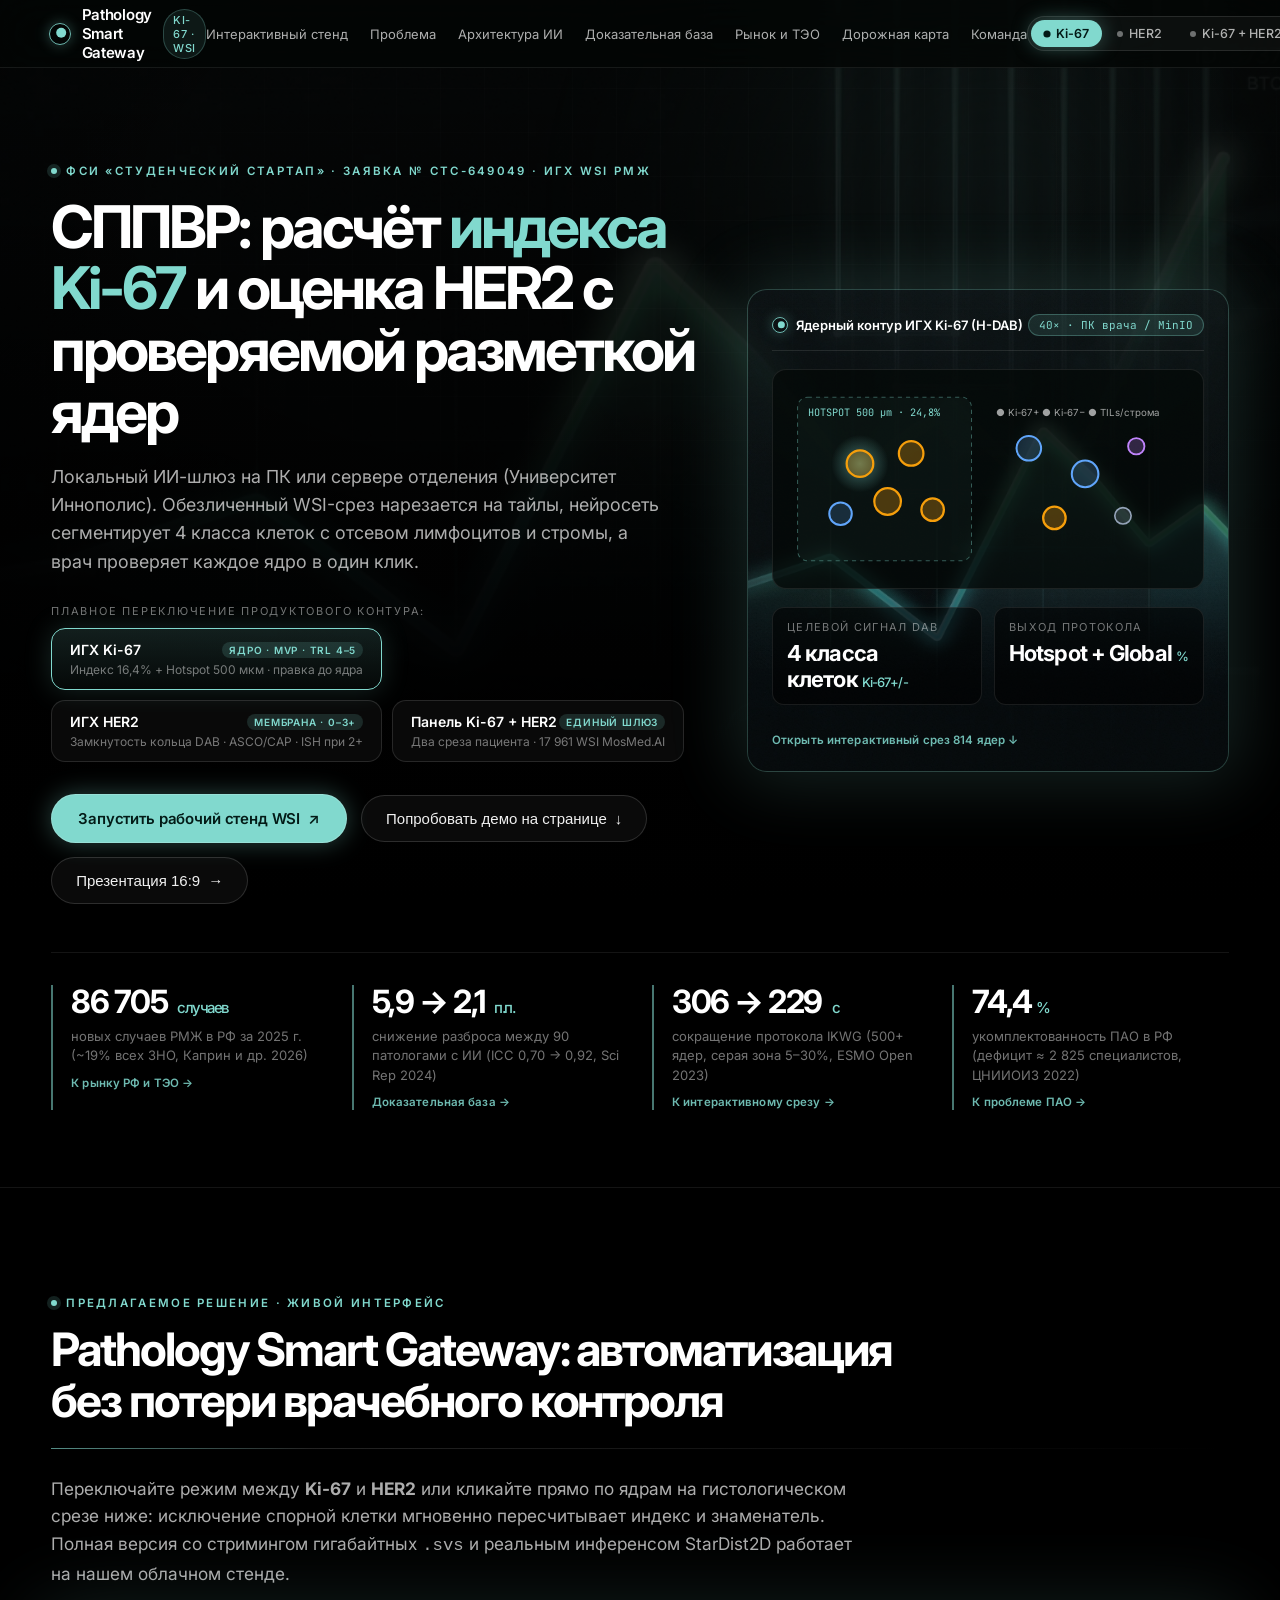
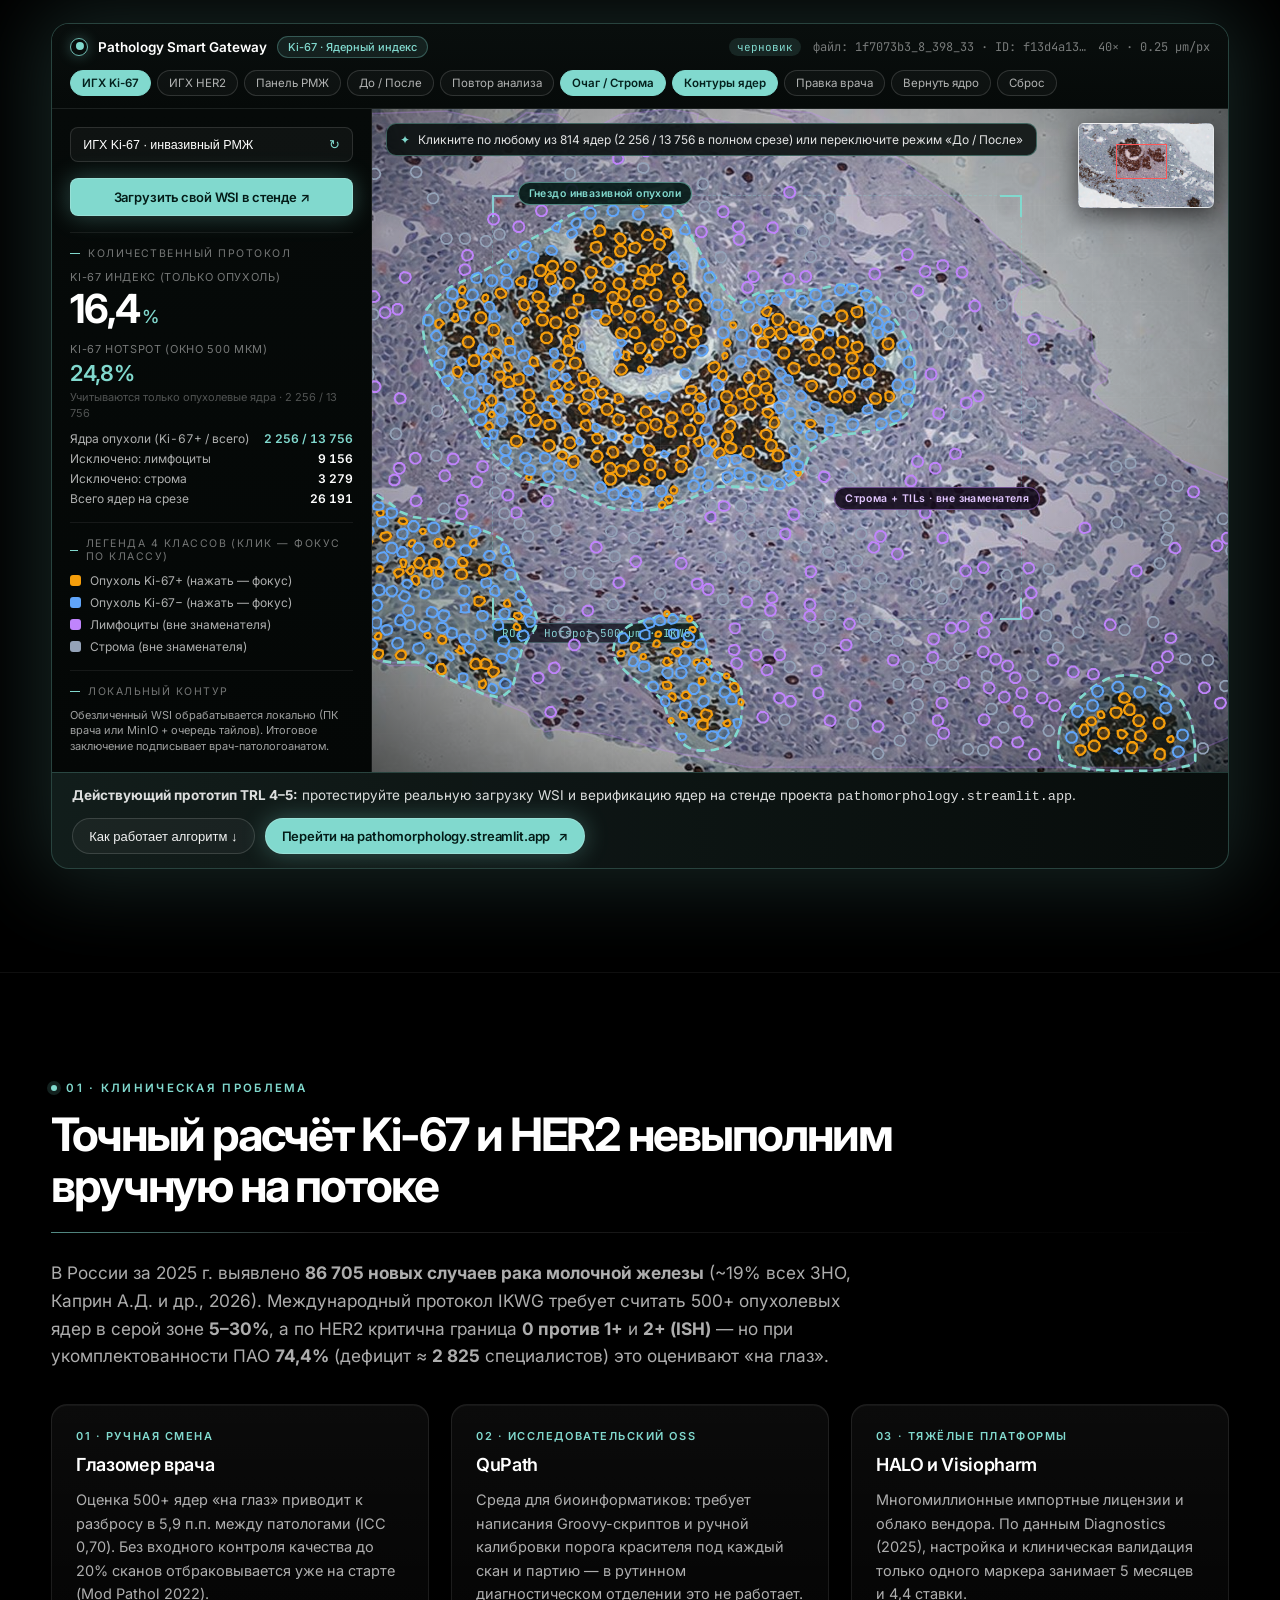
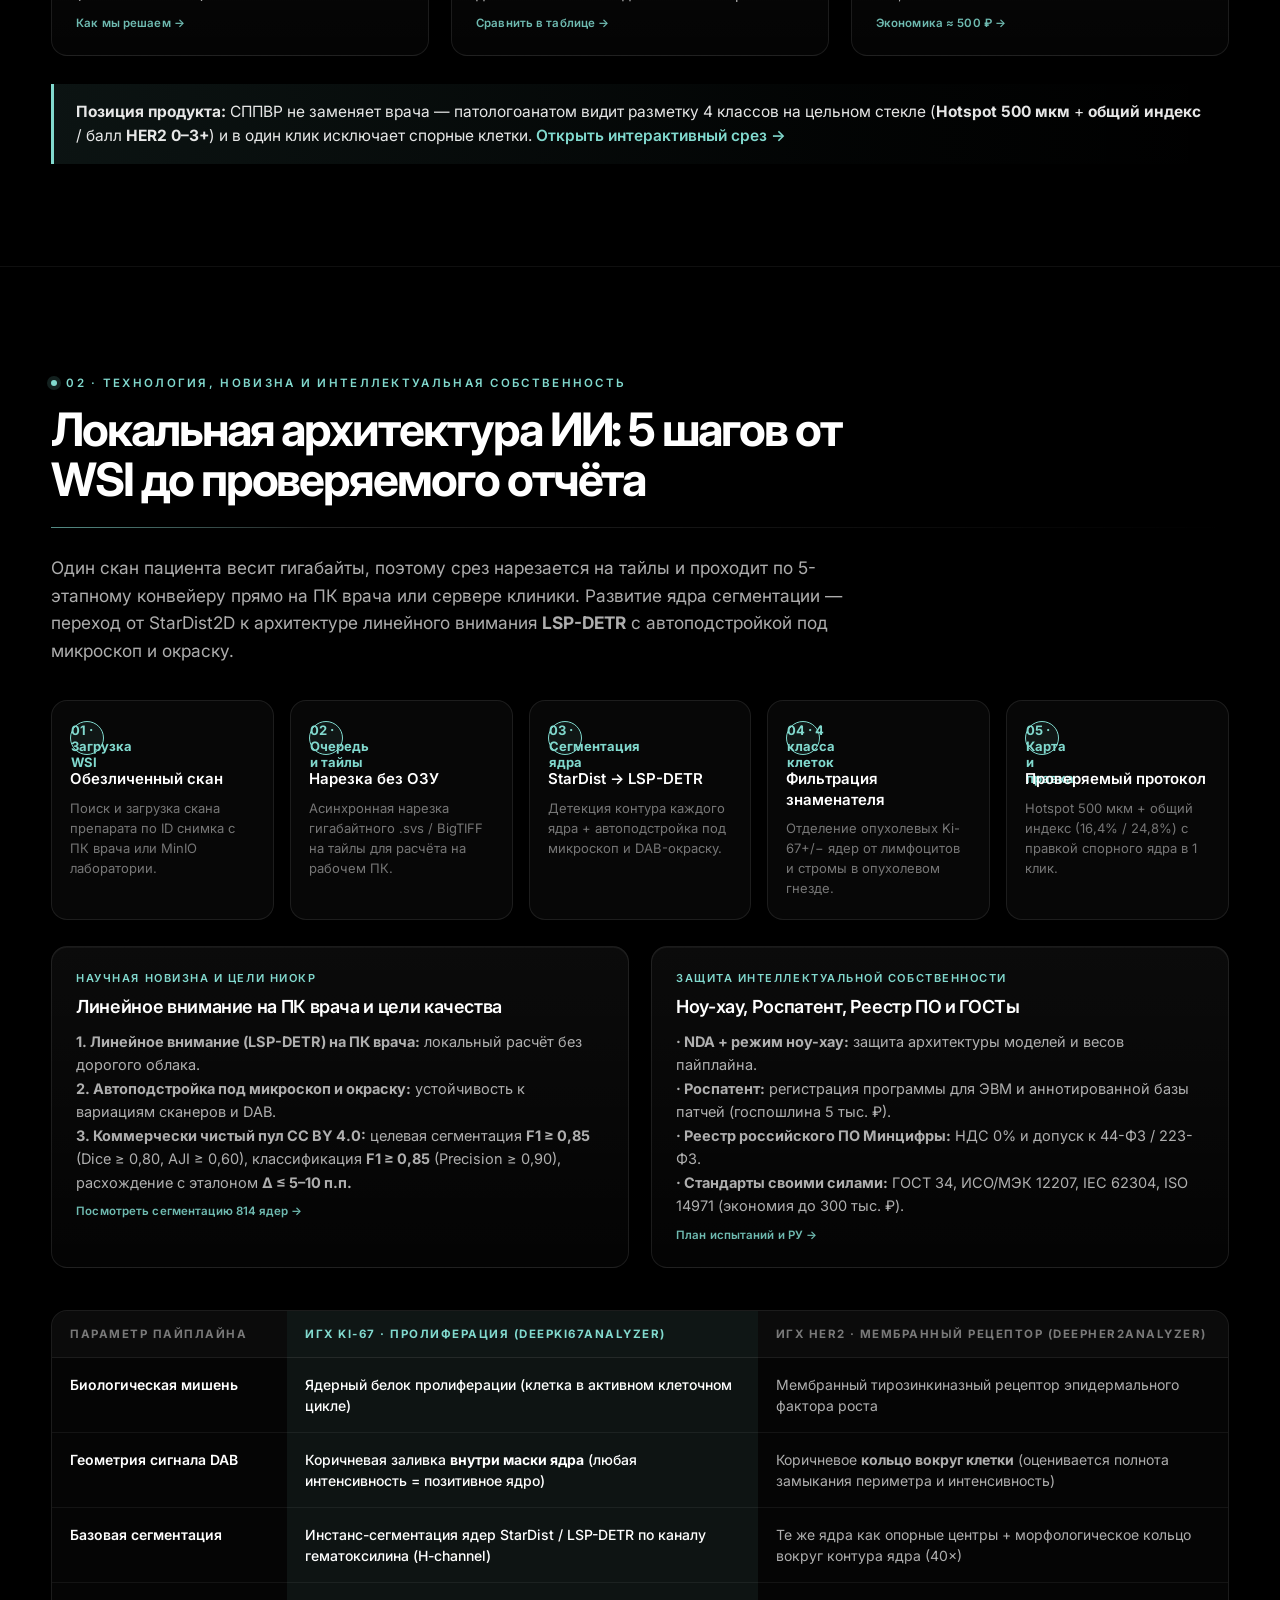
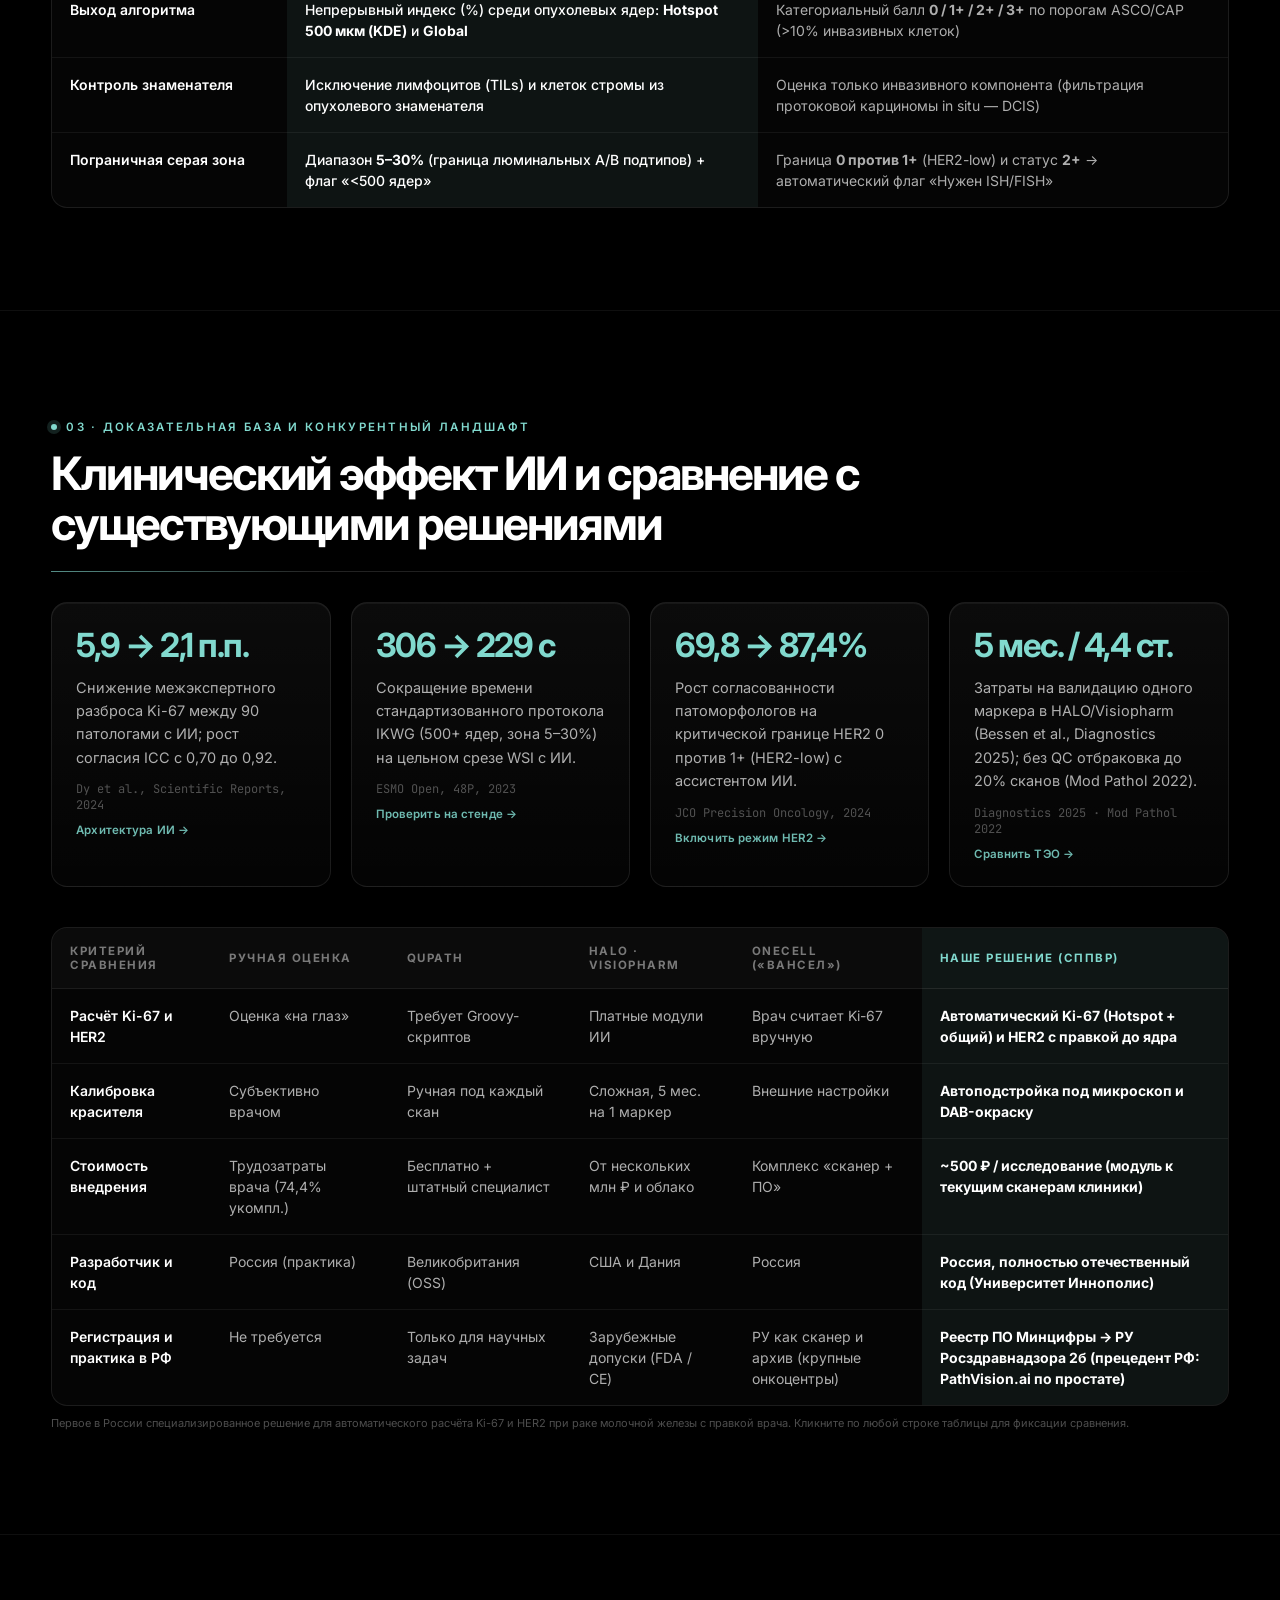
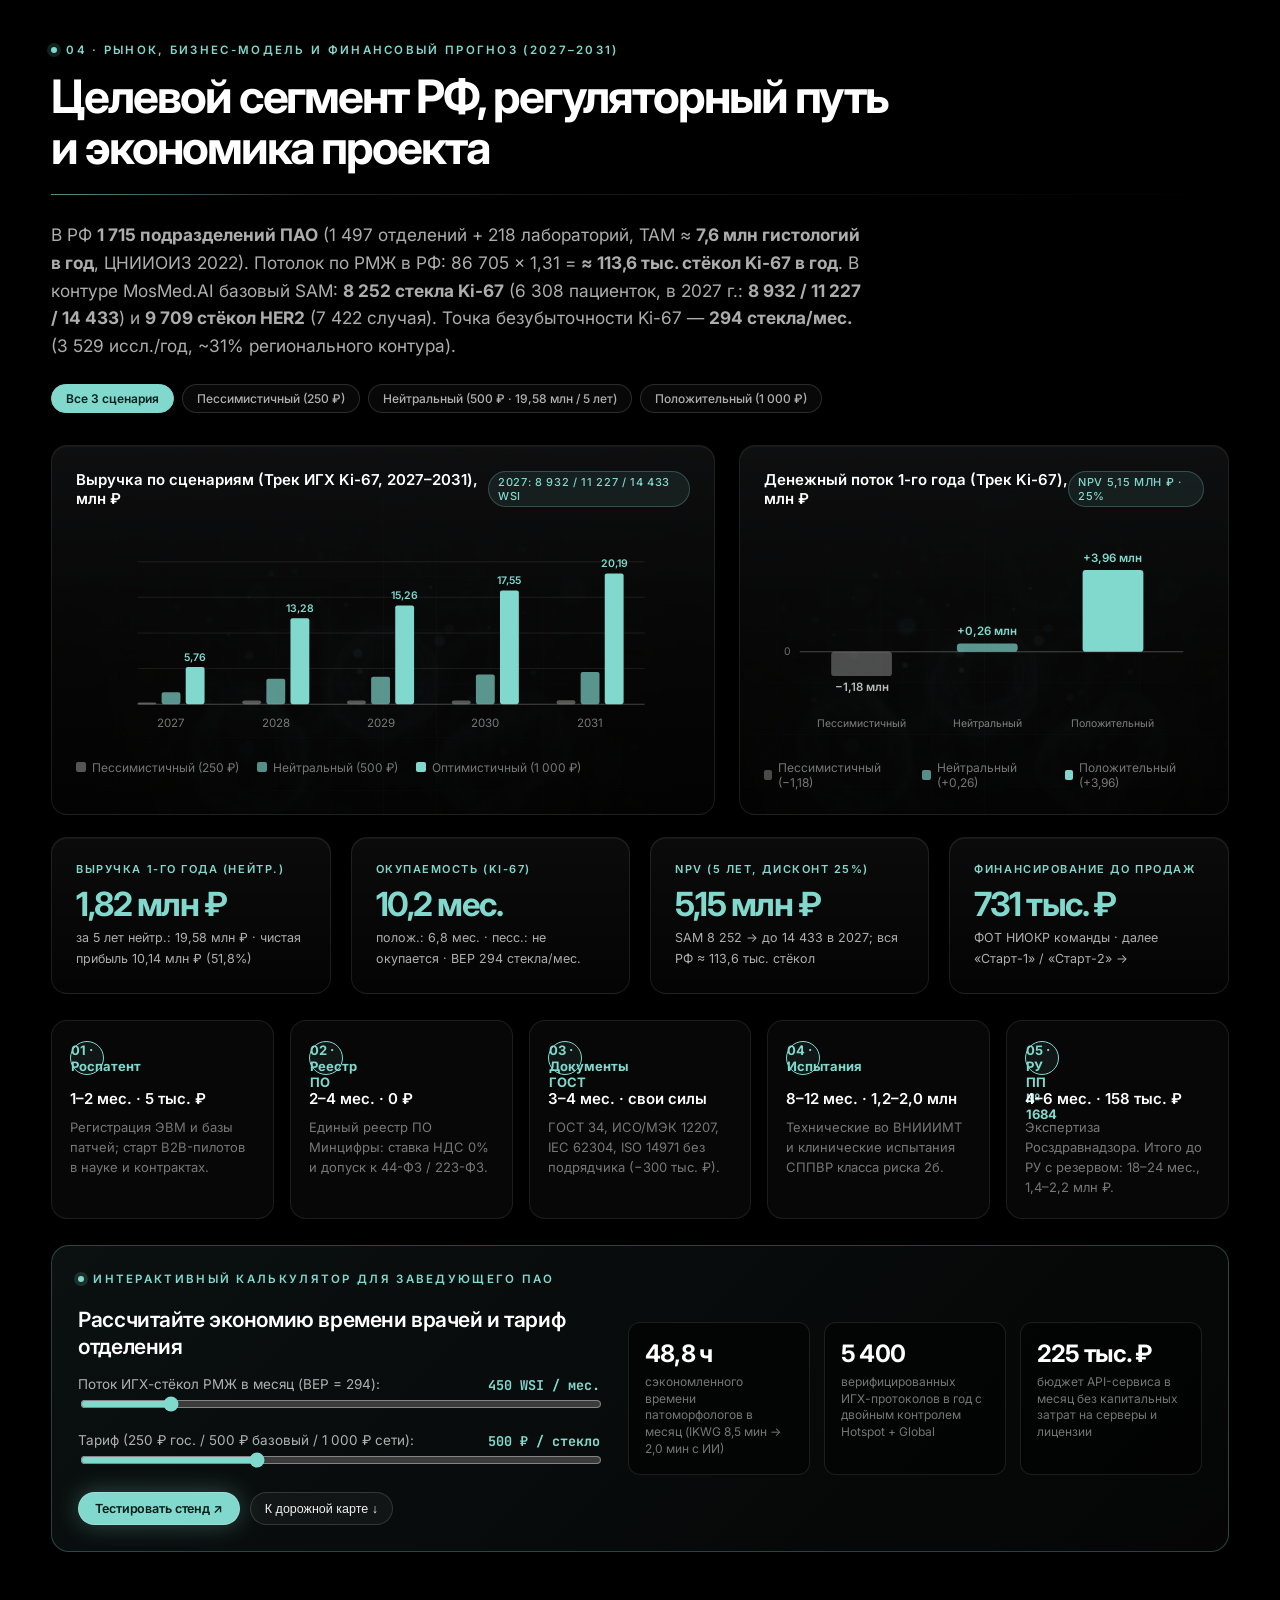
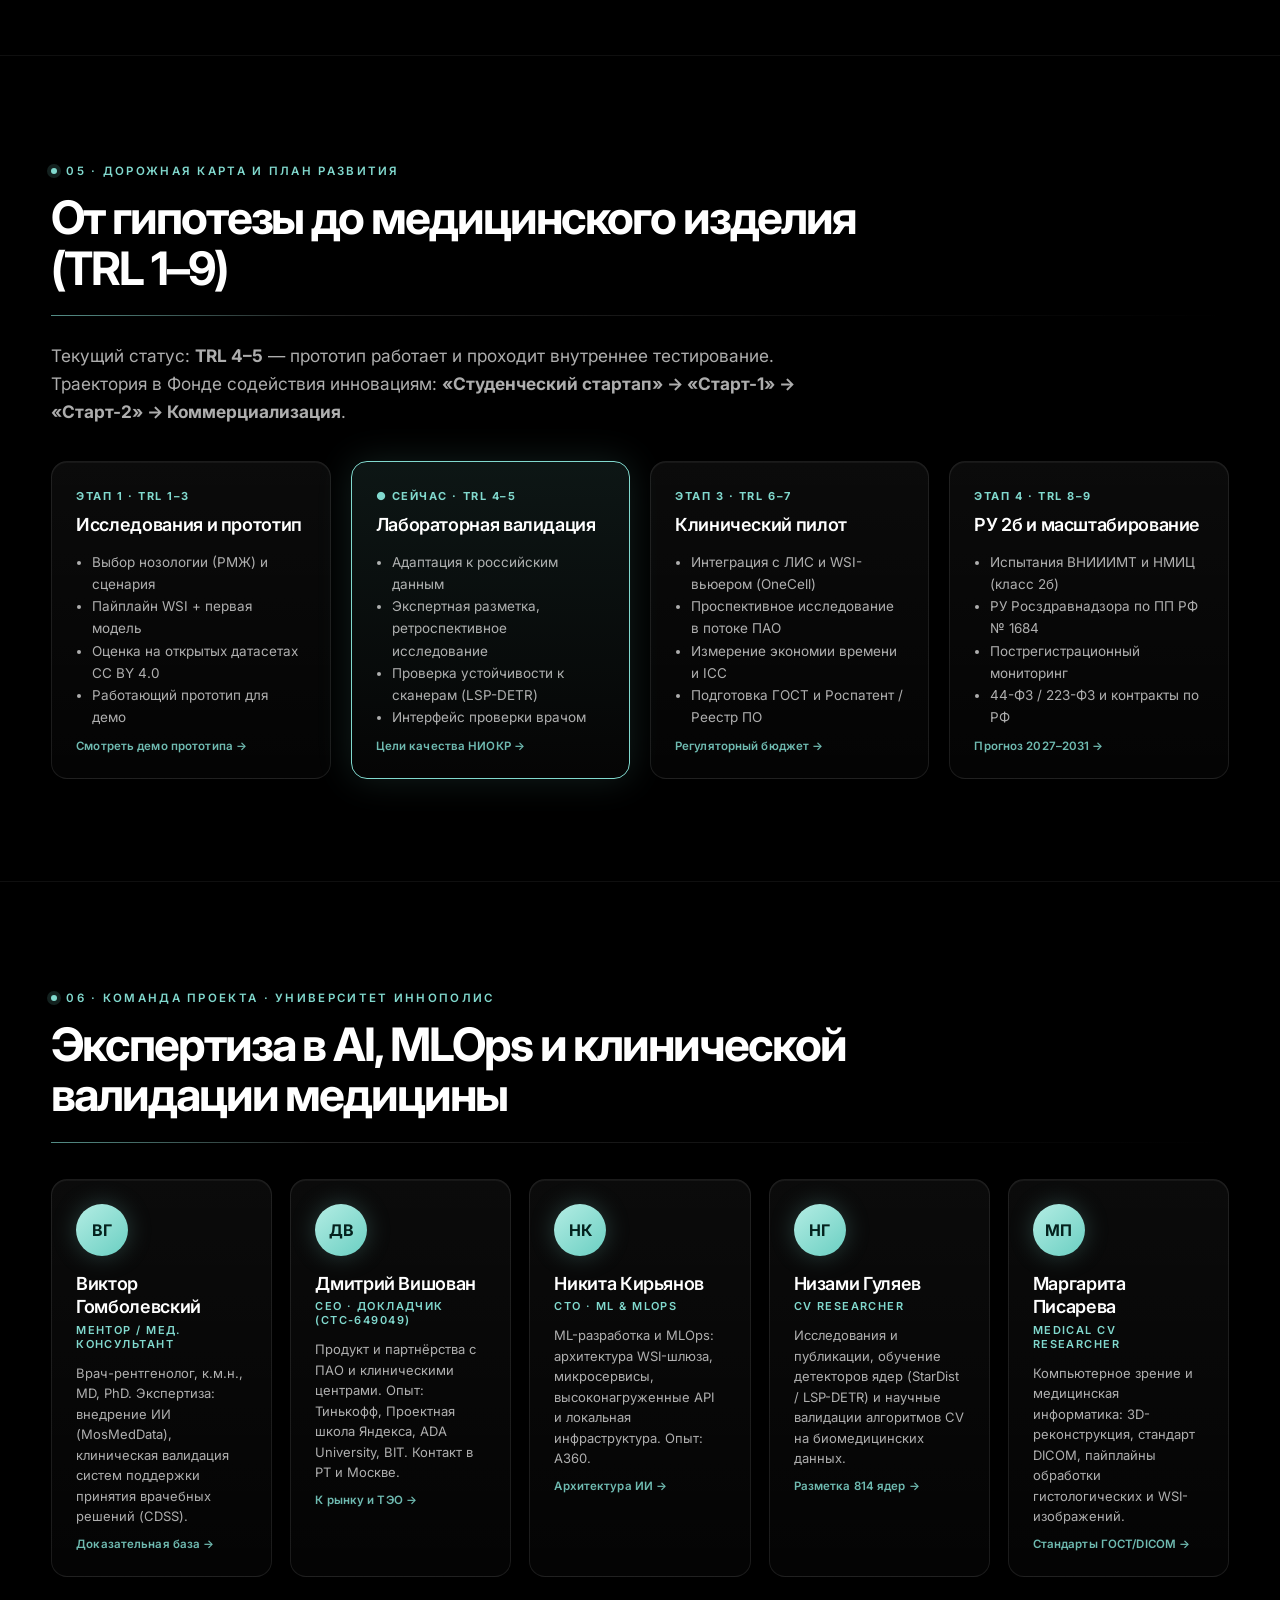
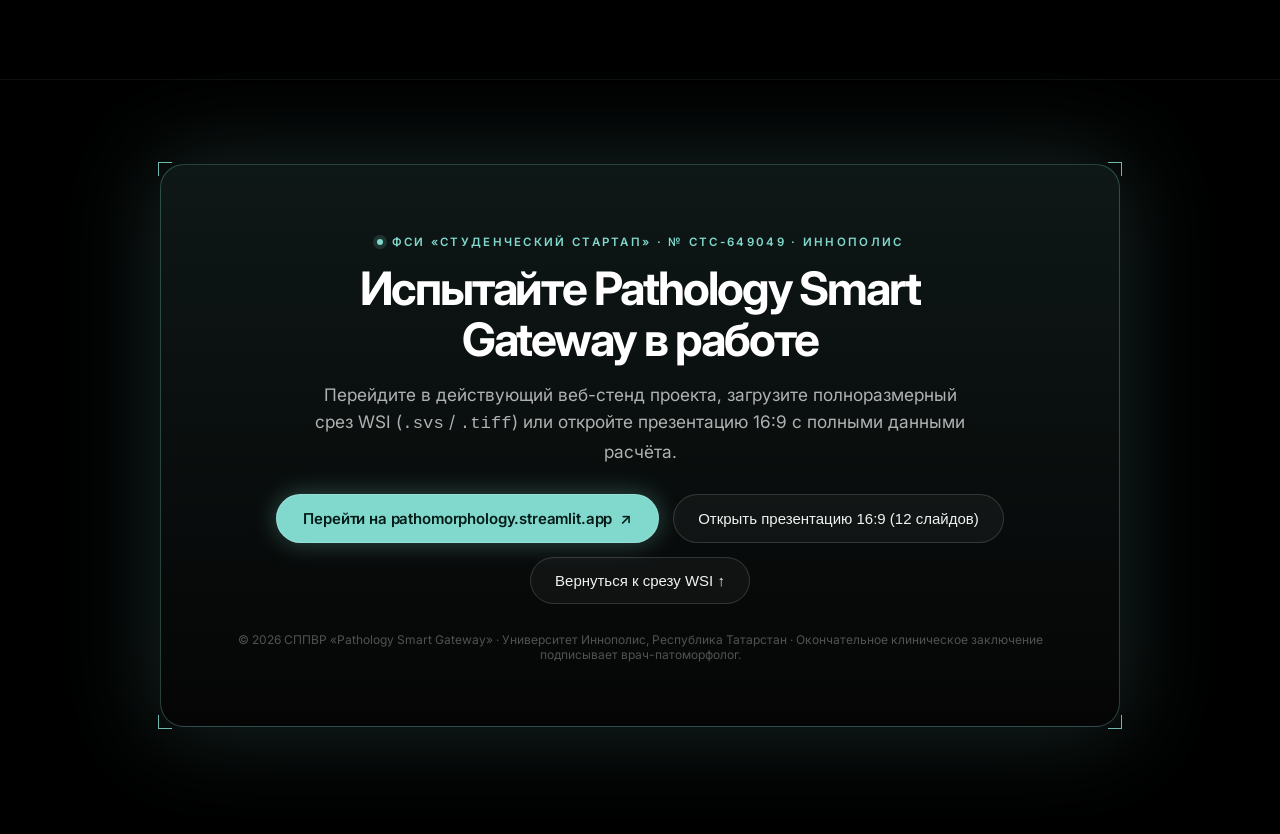
==== commit 132f2b76: "feat: update landing content from latest Ki-67/HER2 pitches with interactive WSI viewer and clickabl" ====
--- a/index.html
+++ b/index.html
@@ -22,7 +22,18 @@
   --img-tissue: url("[data-uri]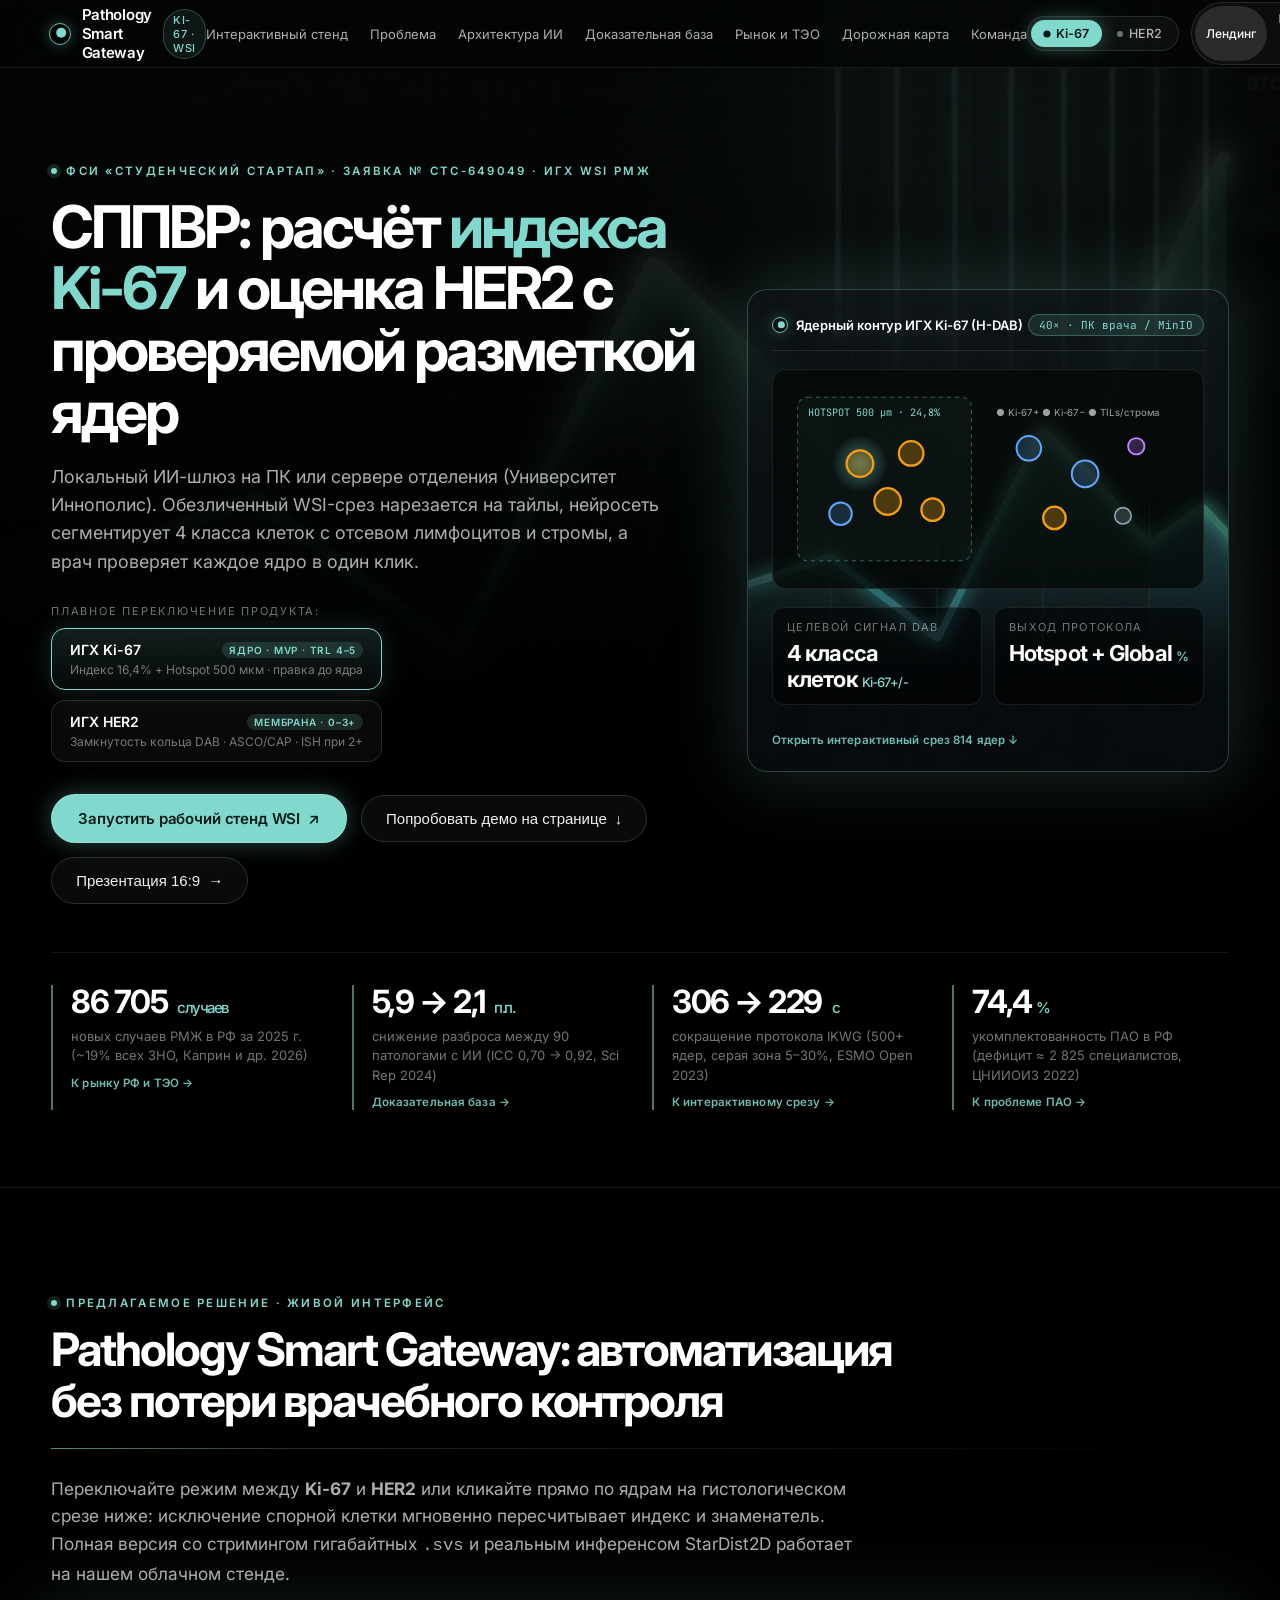
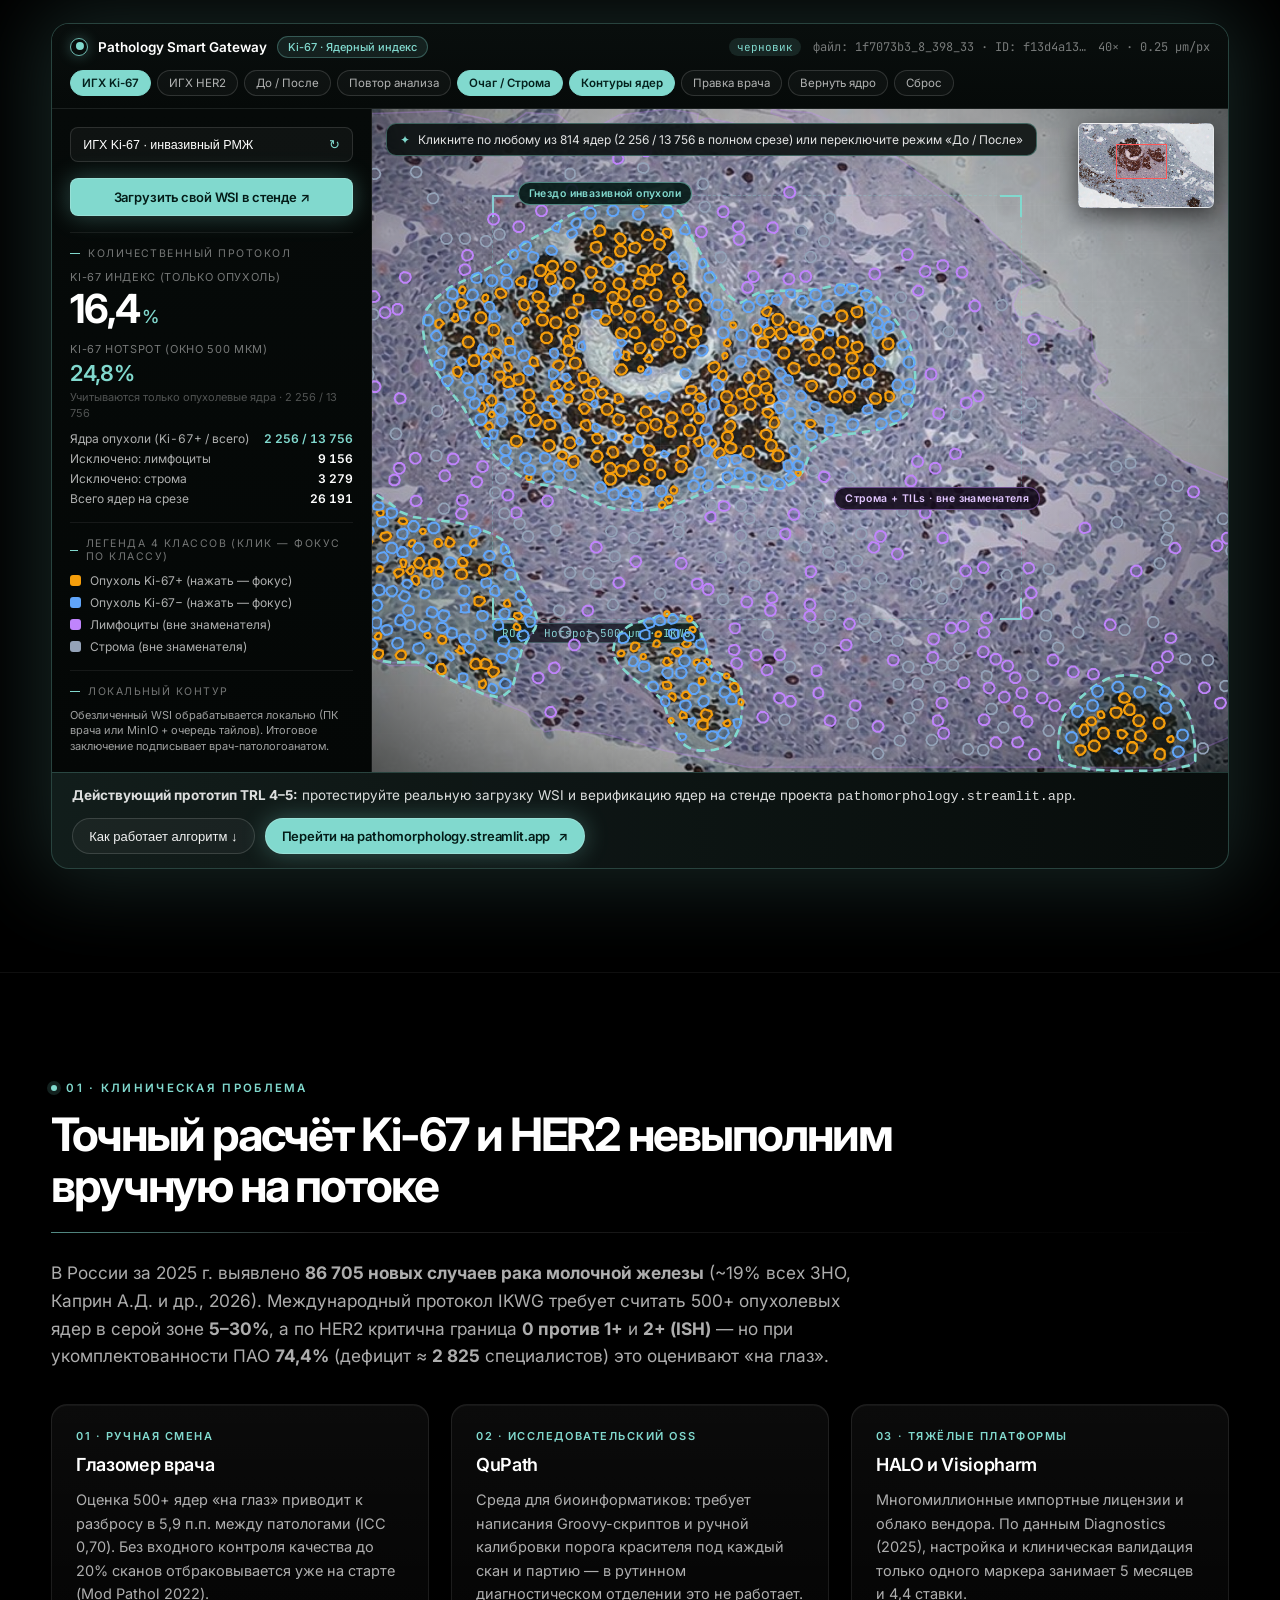
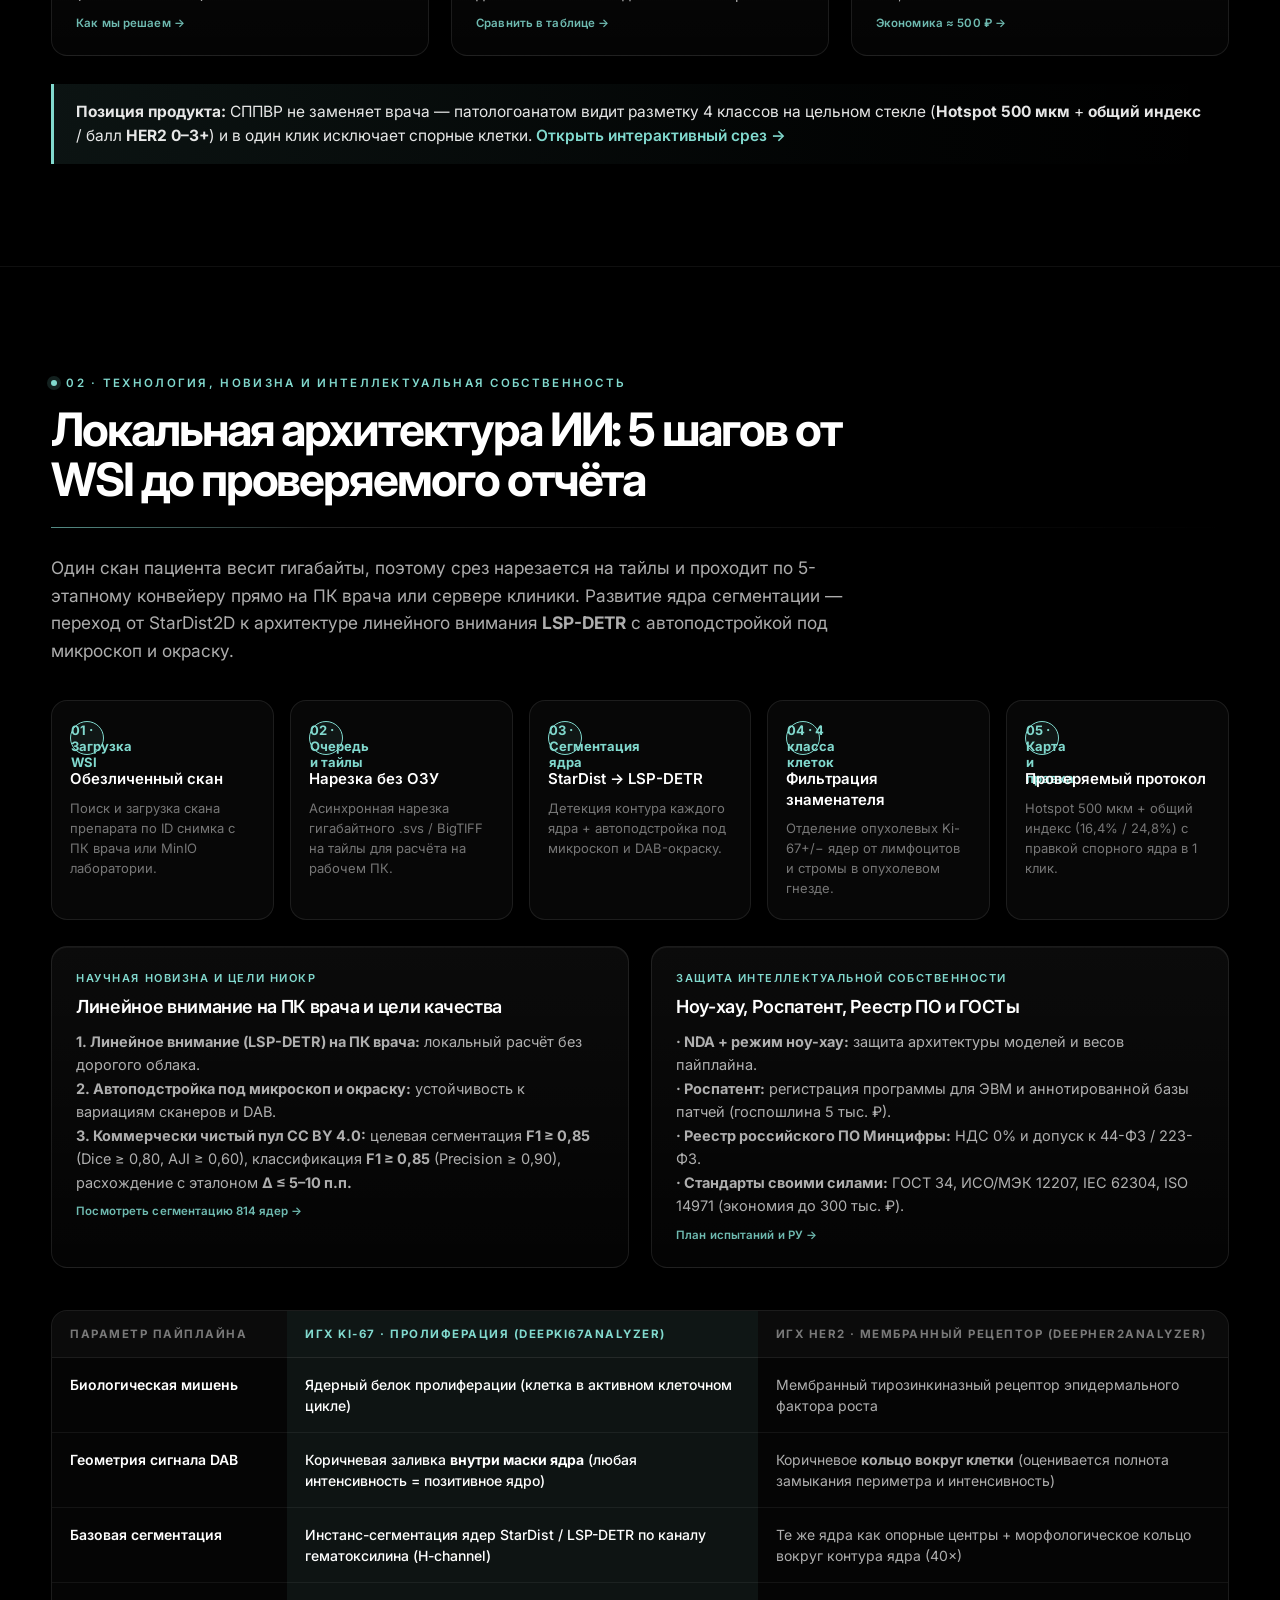
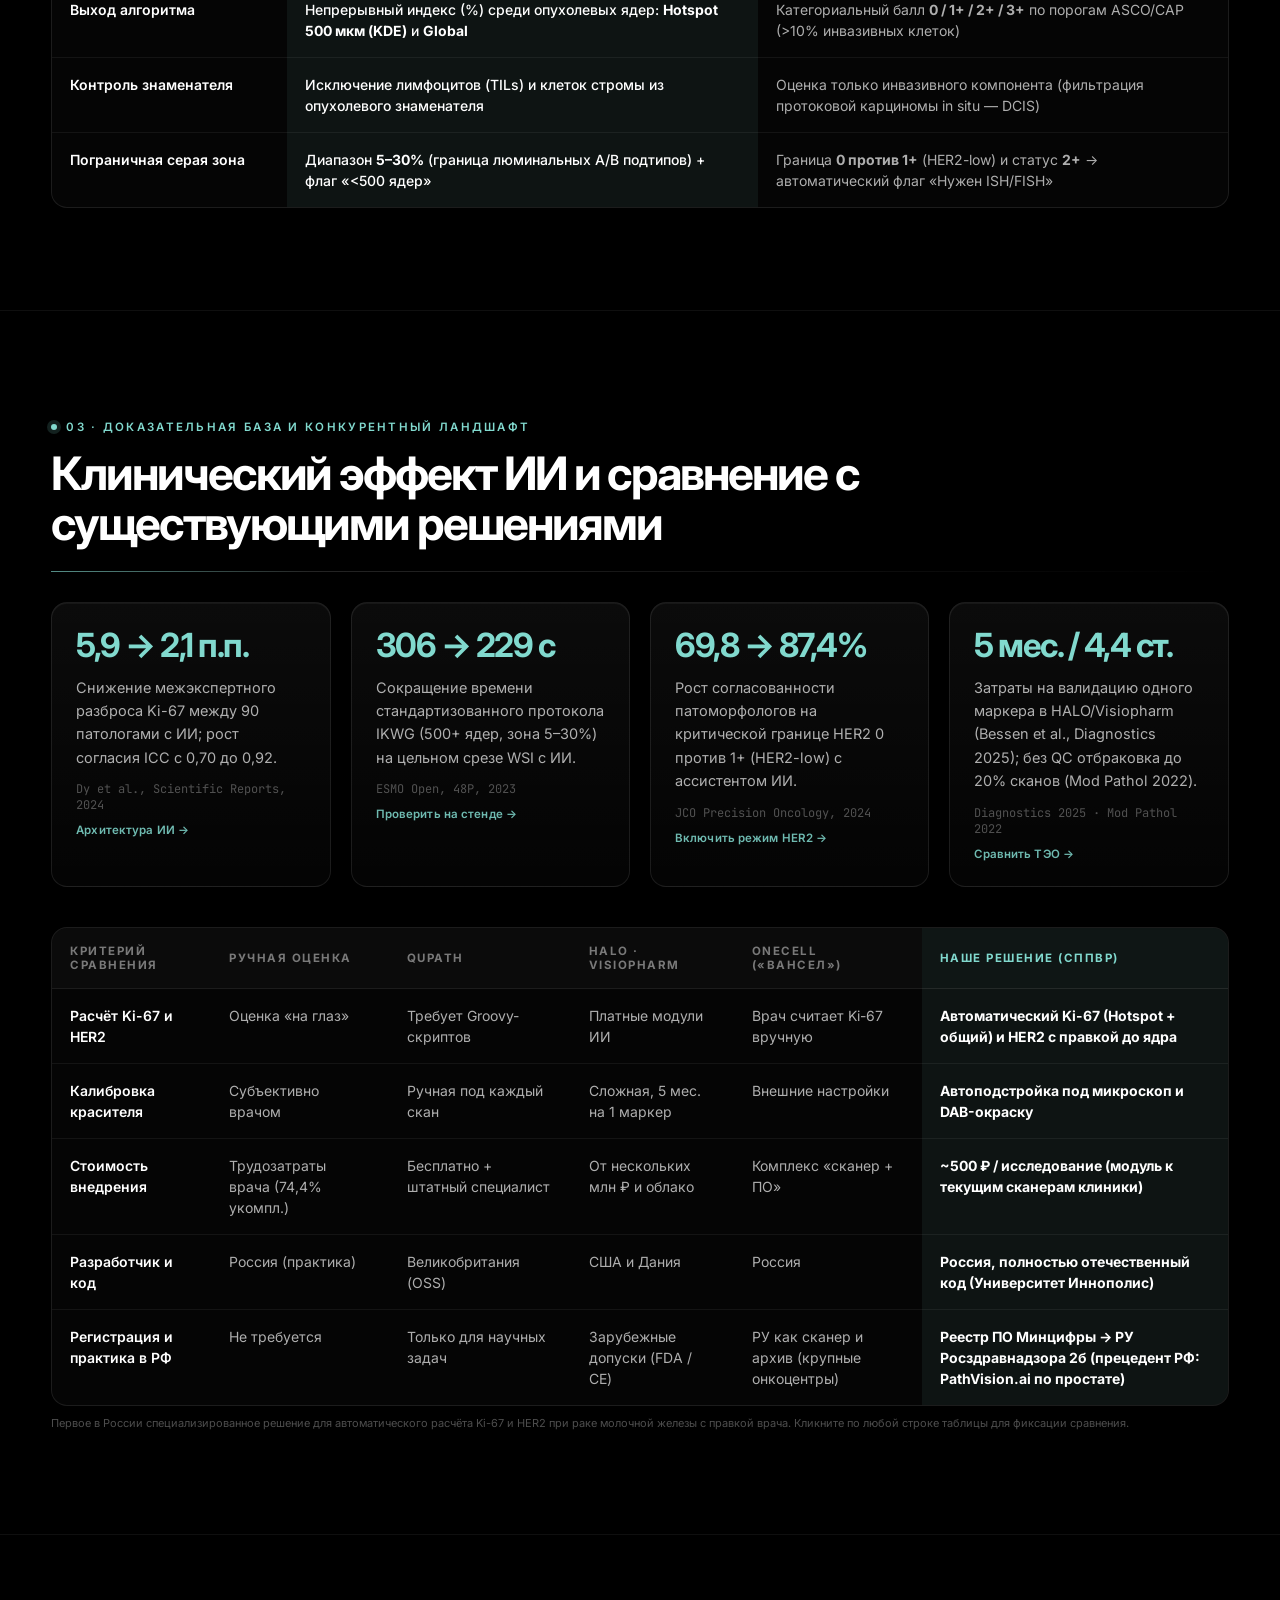
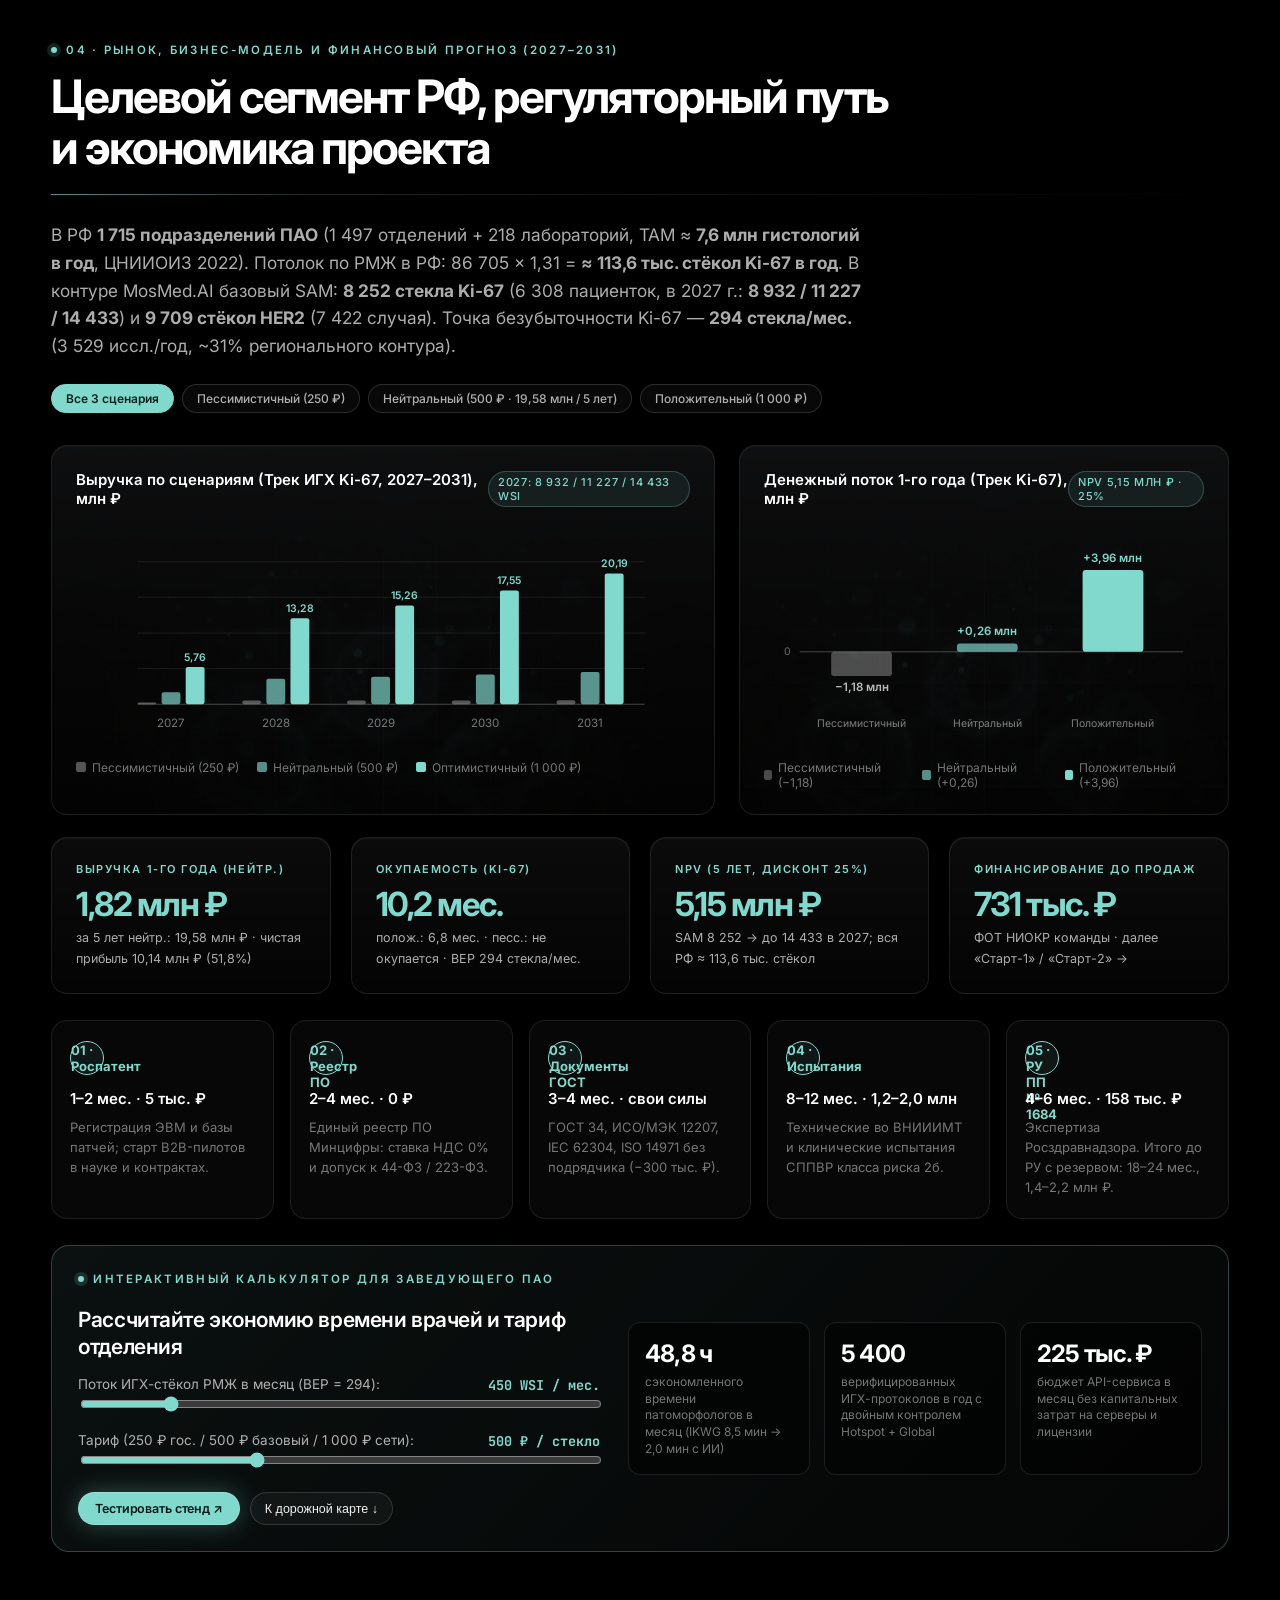
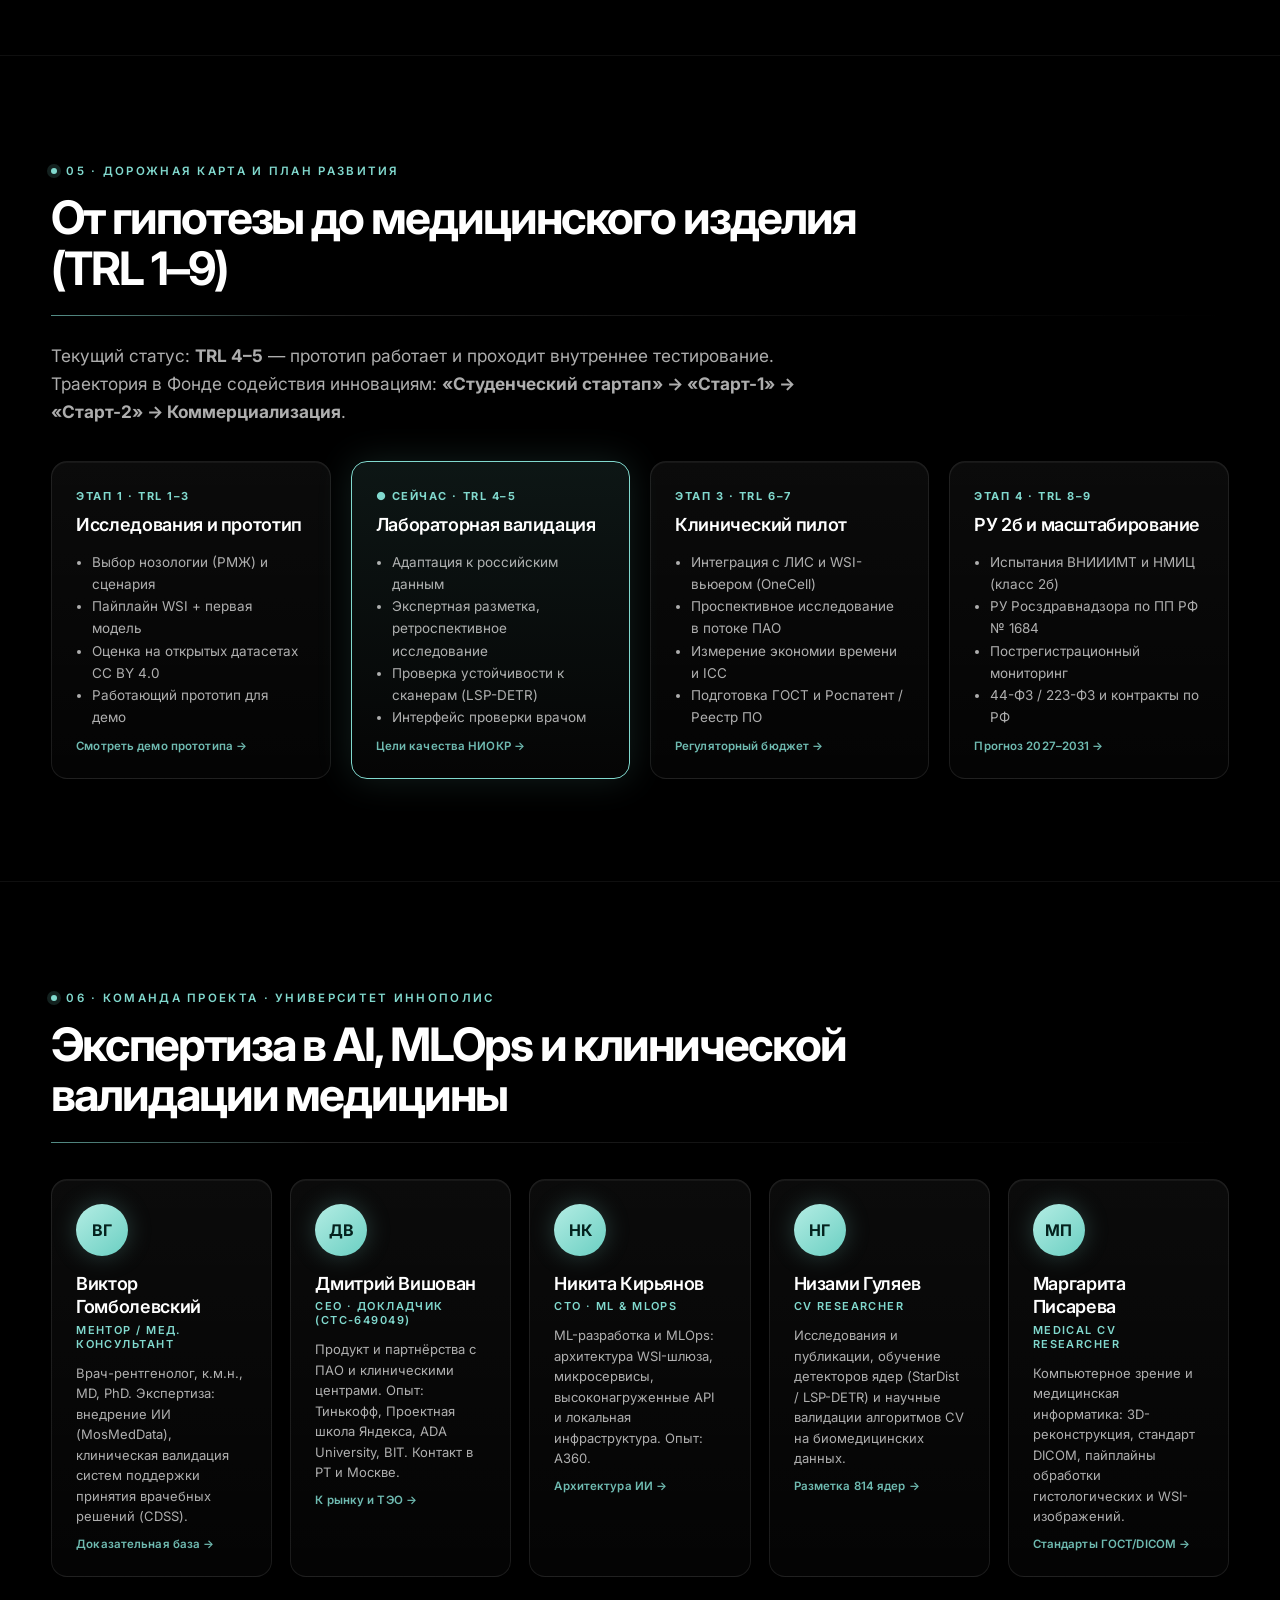
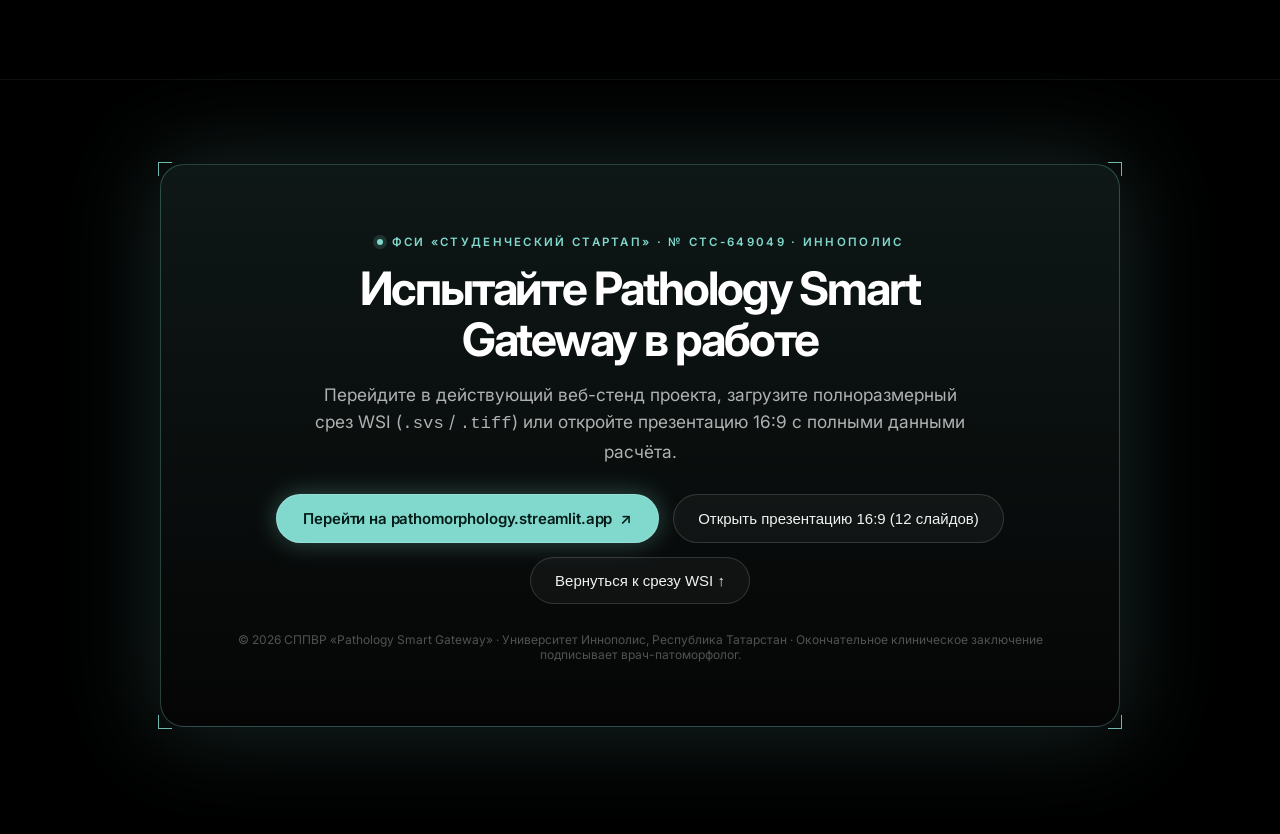
